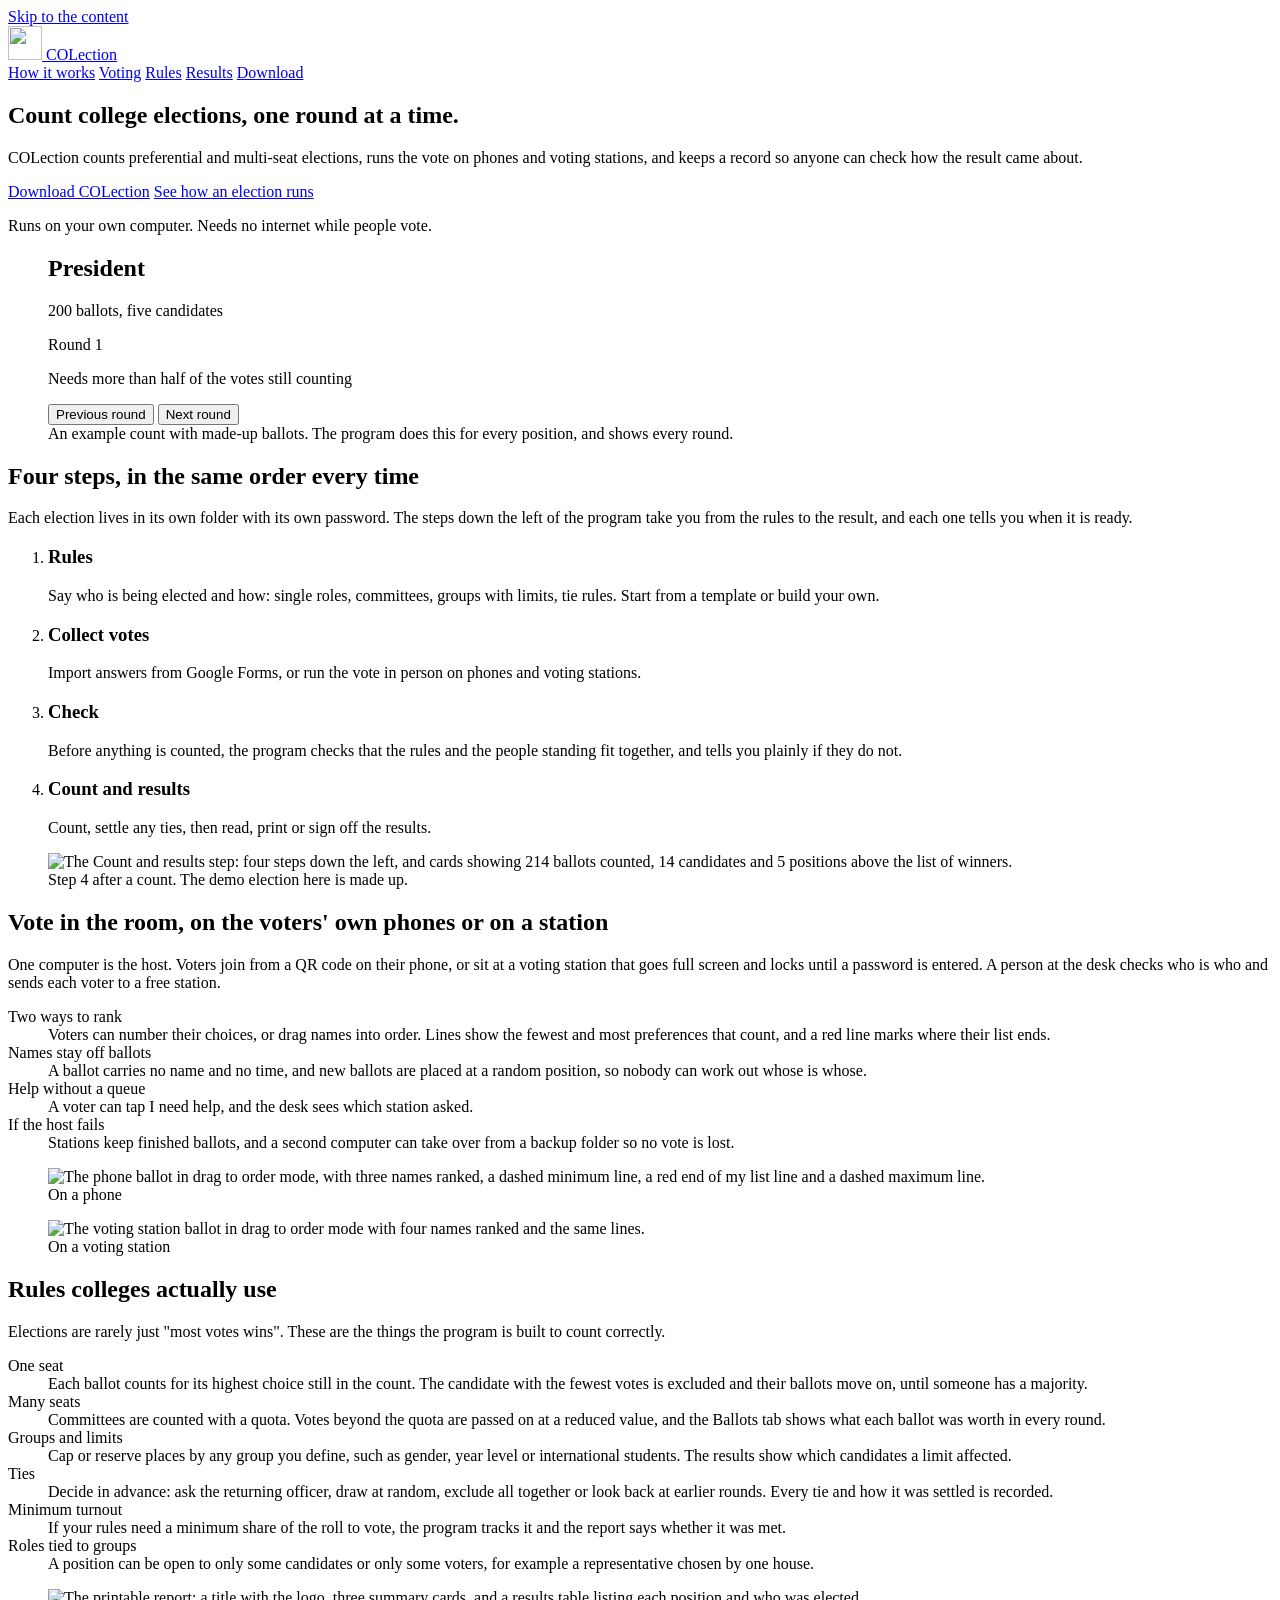
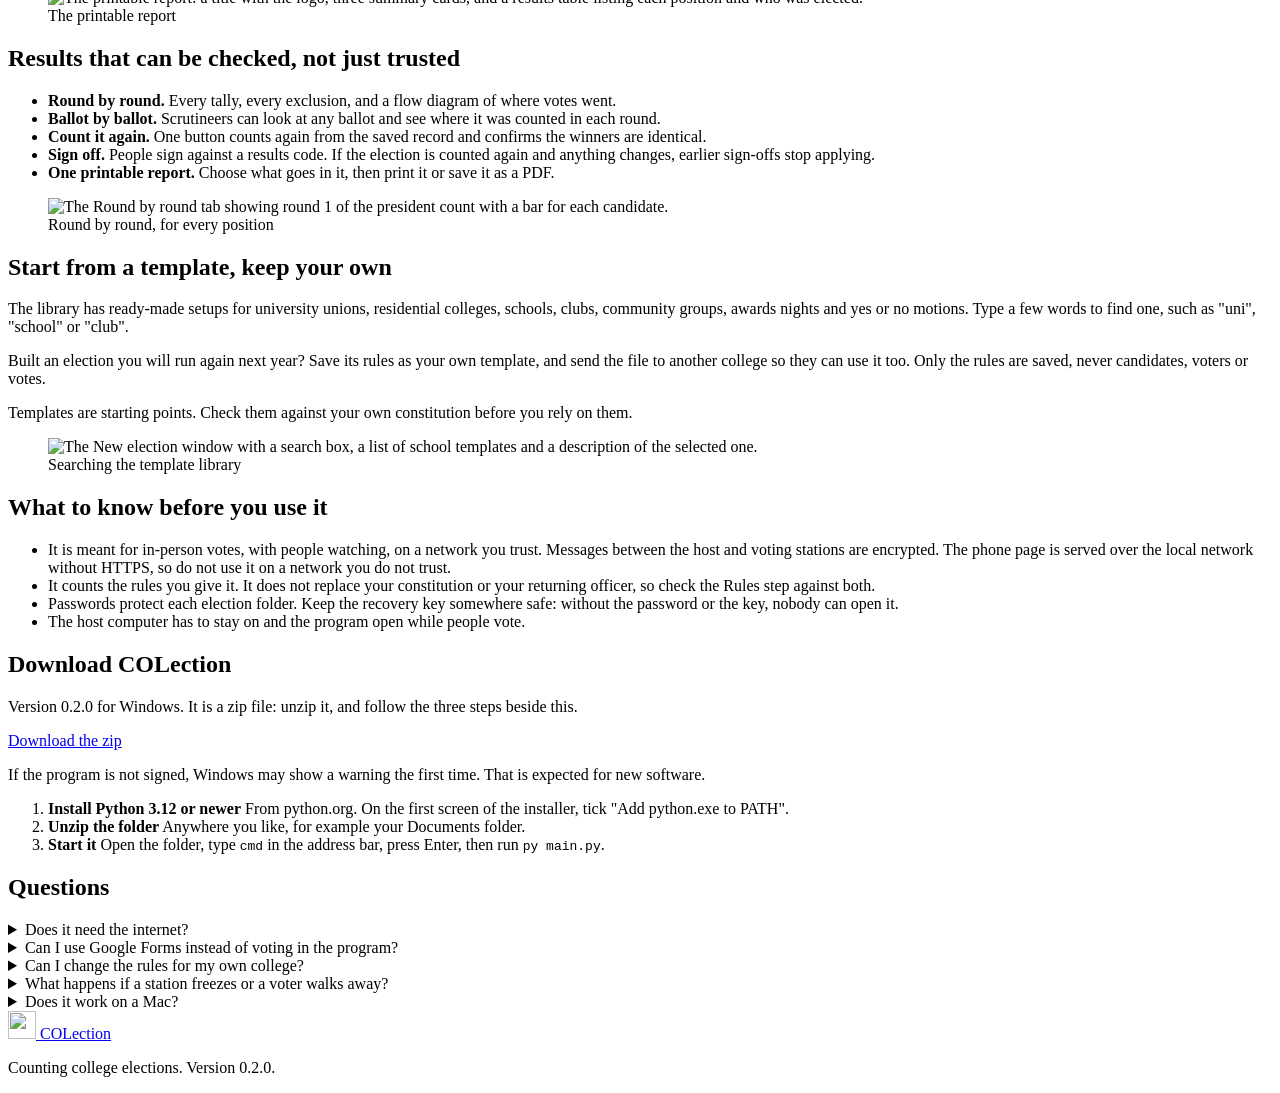
==== index.html @ 85c0bf94 "Add files via upload" ====
<!doctype html>
<html lang="en">
<head>
  <meta charset="utf-8">
  <meta name="viewport" content="width=device-width, initial-scale=1">
  <title>COLection - count college elections</title>
  <meta name="description" content="COLection counts preferential and multi-seat college elections, runs the vote on phones and voting stations, and shows every round so anyone can check the result.">
  <link rel="icon" href="images/favicon.svg" type="image/svg+xml">
  <link rel="preconnect" href="https://fonts.googleapis.com">
  <link rel="preconnect" href="https://fonts.gstatic.com" crossorigin>
  <link href="https://fonts.googleapis.com/css2?family=Bricolage+Grotesque:opsz,wght@12..96,500;12..96,700;12..96,800&family=Public+Sans:ital,wght@0,400;0,500;0,600;1,400&display=swap" rel="stylesheet">
  <link rel="stylesheet" href="css/style.css">
</head>
<body>
  <a class="skip" href="#main">Skip to the content</a>

  <header class="top">
    <a class="brand" href="#top" aria-label="COLection, back to the top">
      <img src="images/colection-mark.svg" alt="" width="34" height="34">
      <span>COLection</span>
    </a>
    <nav aria-label="Main">
      <a href="#how">How it works</a>
      <a href="#voting">Voting</a>
      <a href="#rules">Rules</a>
      <a href="#results">Results</a>
      <a class="btn small" href="#download">Download</a>
    </nav>
  </header>

  <main id="main">
    <!-- ================= HERO: the count itself ================= -->
    <section class="hero" id="top">
      <div class="hero-copy">
        <h1>Count college elections, one round at a time.</h1>
        <p class="lead">COLection counts preferential and multi-seat elections, runs the vote on phones and voting stations, and keeps a record so anyone can check how the result came about.</p>
        <p class="actions">
          <a class="btn" href="#download">Download COLection</a>
          <a class="textlink" href="#how">See how an election runs</a>
        </p>
        <p class="fine">Runs on your own computer. Needs no internet while people vote.</p>
      </div>

      <figure class="ballot-sheet" id="count-demo" aria-labelledby="demo-title">
        <div class="sheet-head">
          <div>
            <h2 id="demo-title">President</h2>
            <p class="sheet-sub" id="demo-sub">200 ballots, five candidates</p>
          </div>
          <p class="round-tag" id="demo-round" aria-hidden="true">Round 1</p>
        </div>
        <ol class="bars" id="demo-bars" aria-label="Votes for each candidate in this round"></ol>
        <p class="threshold-note"><span class="swatch" aria-hidden="true"></span><span id="demo-need">Needs more than half of the votes still counting</span></p>
        <p class="story" id="demo-story" aria-live="polite"></p>
        <div class="sheet-controls">
          <button type="button" id="demo-prev">Previous round</button>
          <button type="button" id="demo-next" class="primary">Next round</button>
        </div>
        <figcaption class="sheet-note">An example count with made-up ballots. The program does this for every position, and shows every round.</figcaption>
      </figure>
    </section>

    <!-- ================= HOW IT WORKS: a real sequence ================= -->
    <section class="band" id="how" aria-labelledby="how-title">
      <div class="wrap split">
        <div class="split-text">
          <h2 id="how-title">Four steps, in the same order every time</h2>
          <p>Each election lives in its own folder with its own password. The steps down the left of the program take you from the rules to the result, and each one tells you when it is ready.</p>
          <ol class="steps">
            <li>
              <h3>Rules</h3>
              <p>Say who is being elected and how: single roles, committees, groups with limits, tie rules. Start from a template or build your own.</p>
            </li>
            <li>
              <h3>Collect votes</h3>
              <p>Import answers from Google Forms, or run the vote in person on phones and voting stations.</p>
            </li>
            <li>
              <h3>Check</h3>
              <p>Before anything is counted, the program checks that the rules and the people standing fit together, and tells you plainly if they do not.</p>
            </li>
            <li>
              <h3>Count and results</h3>
              <p>Count, settle any ties, then read, print or sign off the results.</p>
            </li>
          </ol>
        </div>
        <figure class="shot wide">
          <img src="images/app-count.png" width="1180" height="520" alt="The Count and results step: four steps down the left, and cards showing 214 ballots counted, 14 candidates and 5 positions above the list of winners." loading="lazy">
          <figcaption>Step 4 after a count. The demo election here is made up.</figcaption>
        </figure>
      </div>
    </section>

    <!-- ================= VOTING IN PERSON ================= -->
    <section class="wrap voting" id="voting" aria-labelledby="voting-title">
      <div class="voting-text">
        <h2 id="voting-title">Vote in the room, on the voters' own phones or on a station</h2>
        <p>One computer is the host. Voters join from a QR code on their phone, or sit at a voting station that goes full screen and locks until a password is entered. A person at the desk checks who is who and sends each voter to a free station.</p>
        <dl class="facts">
          <div>
            <dt>Two ways to rank</dt>
            <dd>Voters can number their choices, or drag names into order. Lines show the fewest and most preferences that count, and a red line marks where their list ends.</dd>
          </div>
          <div>
            <dt>Names stay off ballots</dt>
            <dd>A ballot carries no name and no time, and new ballots are placed at a random position, so nobody can work out whose is whose.</dd>
          </div>
          <div>
            <dt>Help without a queue</dt>
            <dd>A voter can tap I need help, and the desk sees which station asked.</dd>
          </div>
          <div>
            <dt>If the host fails</dt>
            <dd>Stations keep finished ballots, and a second computer can take over from a backup folder so no vote is lost.</dd>
          </div>
        </dl>
      </div>
      <div class="voting-shots">
        <figure class="shot phone">
          <img src="images/app-phone.png" width="600" height="1010" alt="The phone ballot in drag to order mode, with three names ranked, a dashed minimum line, a red end of my list line and a dashed maximum line." loading="lazy">
          <figcaption>On a phone</figcaption>
        </figure>
        <figure class="shot">
          <img src="images/app-ballot.png" width="1180" height="760" alt="The voting station ballot in drag to order mode with four names ranked and the same lines." loading="lazy">
          <figcaption>On a voting station</figcaption>
        </figure>
      </div>
    </section>

    <!-- ================= RULES ================= -->
    <section class="band tint" id="rules" aria-labelledby="rules-title">
      <div class="wrap rules">
        <div class="rules-intro">
          <h2 id="rules-title">Rules colleges actually use</h2>
          <p>Elections are rarely just "most votes wins". These are the things the program is built to count correctly.</p>
        </div>
        <dl class="ruleset">
          <dt>One seat</dt>
          <dd>Each ballot counts for its highest choice still in the count. The candidate with the fewest votes is excluded and their ballots move on, until someone has a majority.</dd>
          <dt>Many seats</dt>
          <dd>Committees are counted with a quota. Votes beyond the quota are passed on at a reduced value, and the Ballots tab shows what each ballot was worth in every round.</dd>
          <dt>Groups and limits</dt>
          <dd>Cap or reserve places by any group you define, such as gender, year level or international students. The results show which candidates a limit affected.</dd>
          <dt>Ties</dt>
          <dd>Decide in advance: ask the returning officer, draw at random, exclude all together or look back at earlier rounds. Every tie and how it was settled is recorded.</dd>
          <dt>Minimum turnout</dt>
          <dd>If your rules need a minimum share of the roll to vote, the program tracks it and the report says whether it was met.</dd>
          <dt>Roles tied to groups</dt>
          <dd>A position can be open to only some candidates or only some voters, for example a representative chosen by one house.</dd>
        </dl>
      </div>
    </section>

    <!-- ================= RESULTS ================= -->
    <section class="wrap split reverse" id="results" aria-labelledby="results-title">
      <figure class="shot">
        <img src="images/app-report.png" width="1060" height="760" alt="The printable report: a title with the logo, three summary cards, and a results table listing each position and who was elected." loading="lazy">
        <figcaption>The printable report</figcaption>
      </figure>
      <div class="split-text">
        <h2 id="results-title">Results that can be checked, not just trusted</h2>
        <ul class="plain">
          <li><strong>Round by round.</strong> Every tally, every exclusion, and a flow diagram of where votes went.</li>
          <li><strong>Ballot by ballot.</strong> Scrutineers can look at any ballot and see where it was counted in each round.</li>
          <li><strong>Count it again.</strong> One button counts again from the saved record and confirms the winners are identical.</li>
          <li><strong>Sign off.</strong> People sign against a results code. If the election is counted again and anything changes, earlier sign-offs stop applying.</li>
          <li><strong>One printable report.</strong> Choose what goes in it, then print it or save it as a PDF.</li>
        </ul>
        <figure class="shot inline">
          <img src="images/app-rounds.png" width="1180" height="760" alt="The Round by round tab showing round 1 of the president count with a bar for each candidate." loading="lazy">
          <figcaption>Round by round, for every position</figcaption>
        </figure>
      </div>
    </section>

    <!-- ================= TEMPLATES ================= -->
    <section class="band" id="templates" aria-labelledby="templates-title">
      <div class="wrap split">
        <div class="split-text">
          <h2 id="templates-title">Start from a template, keep your own</h2>
          <p>The library has ready-made setups for university unions, residential colleges, schools, clubs, community groups, awards nights and yes or no motions. Type a few words to find one, such as "uni", "school" or "club".</p>
          <p>Built an election you will run again next year? Save its rules as your own template, and send the file to another college so they can use it too. Only the rules are saved, never candidates, voters or votes.</p>
          <p class="fine">Templates are starting points. Check them against your own constitution before you rely on them.</p>
        </div>
        <figure class="shot">
          <img src="images/app-templates.png" width="790" height="760" alt="The New election window with a search box, a list of school templates and a description of the selected one." loading="lazy">
          <figcaption>Searching the template library</figcaption>
        </figure>
      </div>
    </section>

    <!-- ================= HONEST LIMITS ================= -->
    <section class="wrap limits" id="limits" aria-labelledby="limits-title">
      <h2 id="limits-title">What to know before you use it</h2>
      <ul class="plain two">
        <li>It is meant for in-person votes, with people watching, on a network you trust. Messages between the host and voting stations are encrypted. The phone page is served over the local network without HTTPS, so do not use it on a network you do not trust.</li>
        <li>It counts the rules you give it. It does not replace your constitution or your returning officer, so check the Rules step against both.</li>
        <li>Passwords protect each election folder. Keep the recovery key somewhere safe: without the password or the key, nobody can open it.</li>
        <li>The host computer has to stay on and the program open while people vote.</li>
      </ul>
    </section>

    <!-- ================= DOWNLOAD ================= -->
    <section class="download" id="download" aria-labelledby="download-title">
      <div class="wrap download-grid">
        <div>
          <h2 id="download-title">Download COLection</h2>
          <p class="lead">Version 0.2.0 for Windows. It is a zip file: unzip it, and follow the three steps beside this.</p>
          <p class="actions">
            <!-- TODO: put your zip in the downloads folder (or change this link to your GitHub release) -->
            <a class="btn" href="downloads/COLection-0.2.0.zip" download>Download the zip</a>
          </p>
          <p class="fine">If the program is not signed, Windows may show a warning the first time. That is expected for new software.</p>
        </div>
        <ol class="install">
          <li>
            <strong>Install Python 3.12 or newer</strong>
            <span>From python.org. On the first screen of the installer, tick "Add python.exe to PATH".</span>
          </li>
          <li>
            <strong>Unzip the folder</strong>
            <span>Anywhere you like, for example your Documents folder.</span>
          </li>
          <li>
            <strong>Start it</strong>
            <span>Open the folder, type <code>cmd</code> in the address bar, press Enter, then run <code>py main.py</code>.</span>
          </li>
        </ol>
      </div>
    </section>

    <!-- ================= QUESTIONS ================= -->
    <section class="wrap faq" id="faq" aria-labelledby="faq-title">
      <h2 id="faq-title">Questions</h2>
      <details>
        <summary>Does it need the internet?</summary>
        <p>Not to vote or count. Phones and voting stations talk to the host over your local network, such as the college Wi-Fi. You only need the internet to download it, or if you import answers from Google Forms.</p>
      </details>
      <details>
        <summary>Can I use Google Forms instead of voting in the program?</summary>
        <p>Yes. Step 2 can import the answers from a Google Forms file, merge spellings of the same name, and leave out duplicate votes. You then check and count as usual.</p>
      </details>
      <details>
        <summary>Can I change the rules for my own college?</summary>
        <p>Yes. The Rules step lets you add positions, groups, limits, tie rules and a minimum turnout, and each change is checked straight away so the rules cannot contradict each other.</p>
      </details>
      <details>
        <summary>What happens if a station freezes or a voter walks away?</summary>
        <p>The desk can take the ballot back and send the voter again. Finished ballots stay safe on the station until a host can take them.</p>
      </details>
      <details>
        <summary>Does it work on a Mac?</summary>
        <p>The program is written in Python and may run, but it has been built and used on Windows. Treat other systems as untested.</p>
      </details>
    </section>
  </main>

  <footer class="foot">
    <div class="wrap foot-row">
      <a class="brand" href="#top" aria-label="COLection, back to the top">
        <img src="images/colection-mark.svg" alt="" width="28" height="28">
        <span>COLection</span>
      </a>
      <p>Counting college elections. Version 0.2.0.</p>
    </div>
  </footer>

  <script src="js/count-demo.js"></script>
</body>
</html>
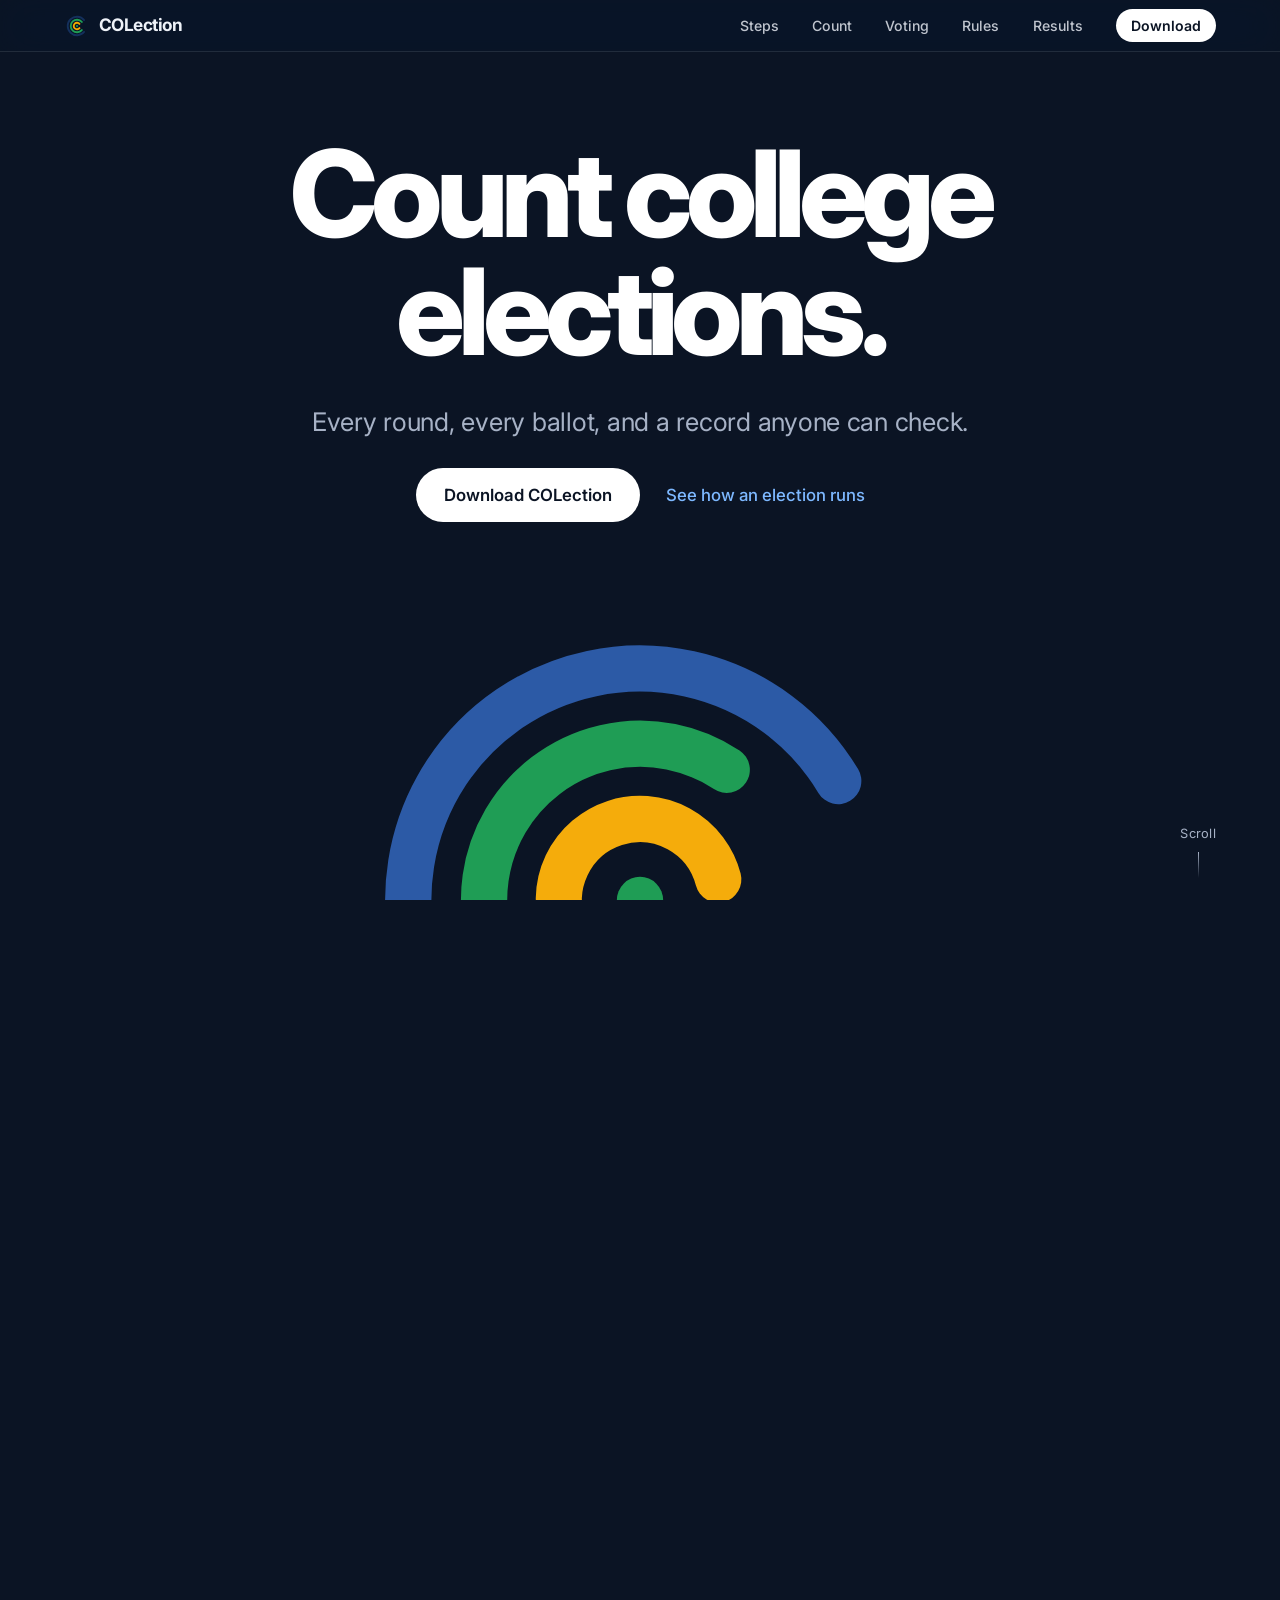
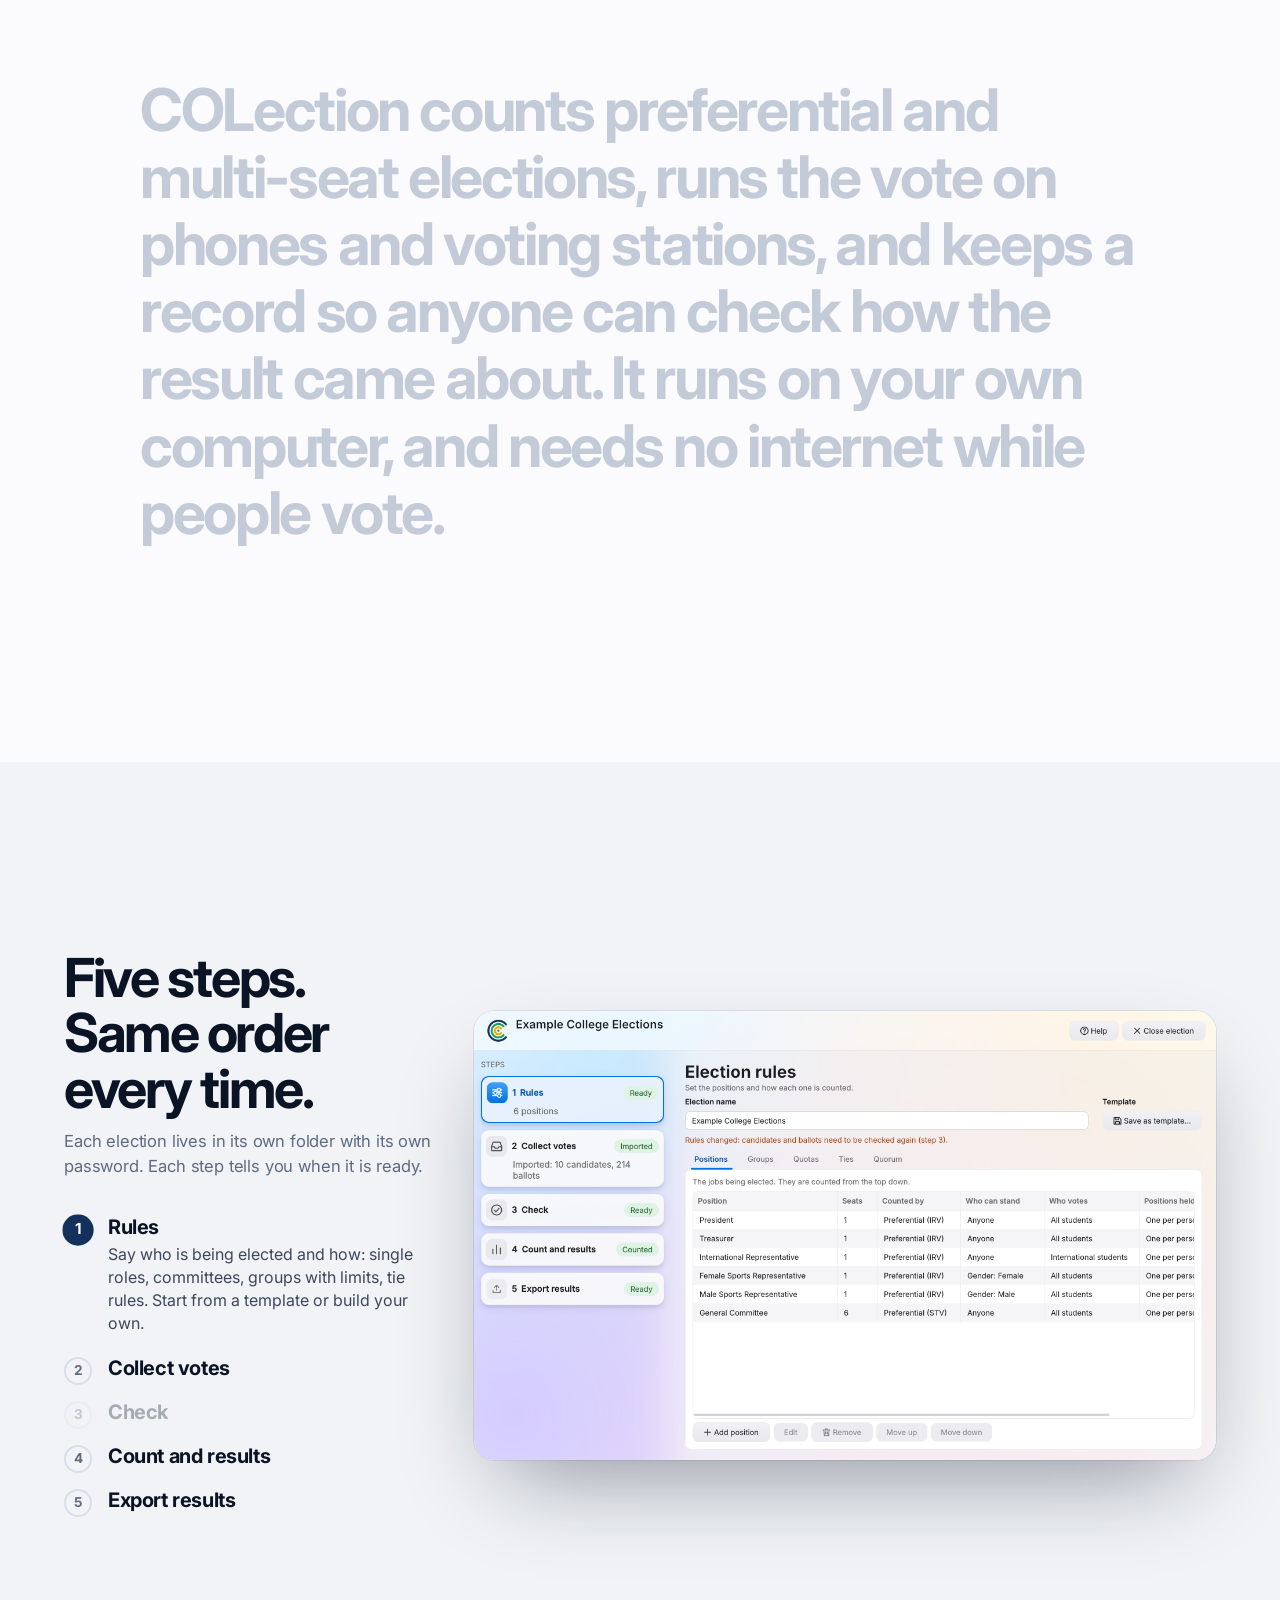
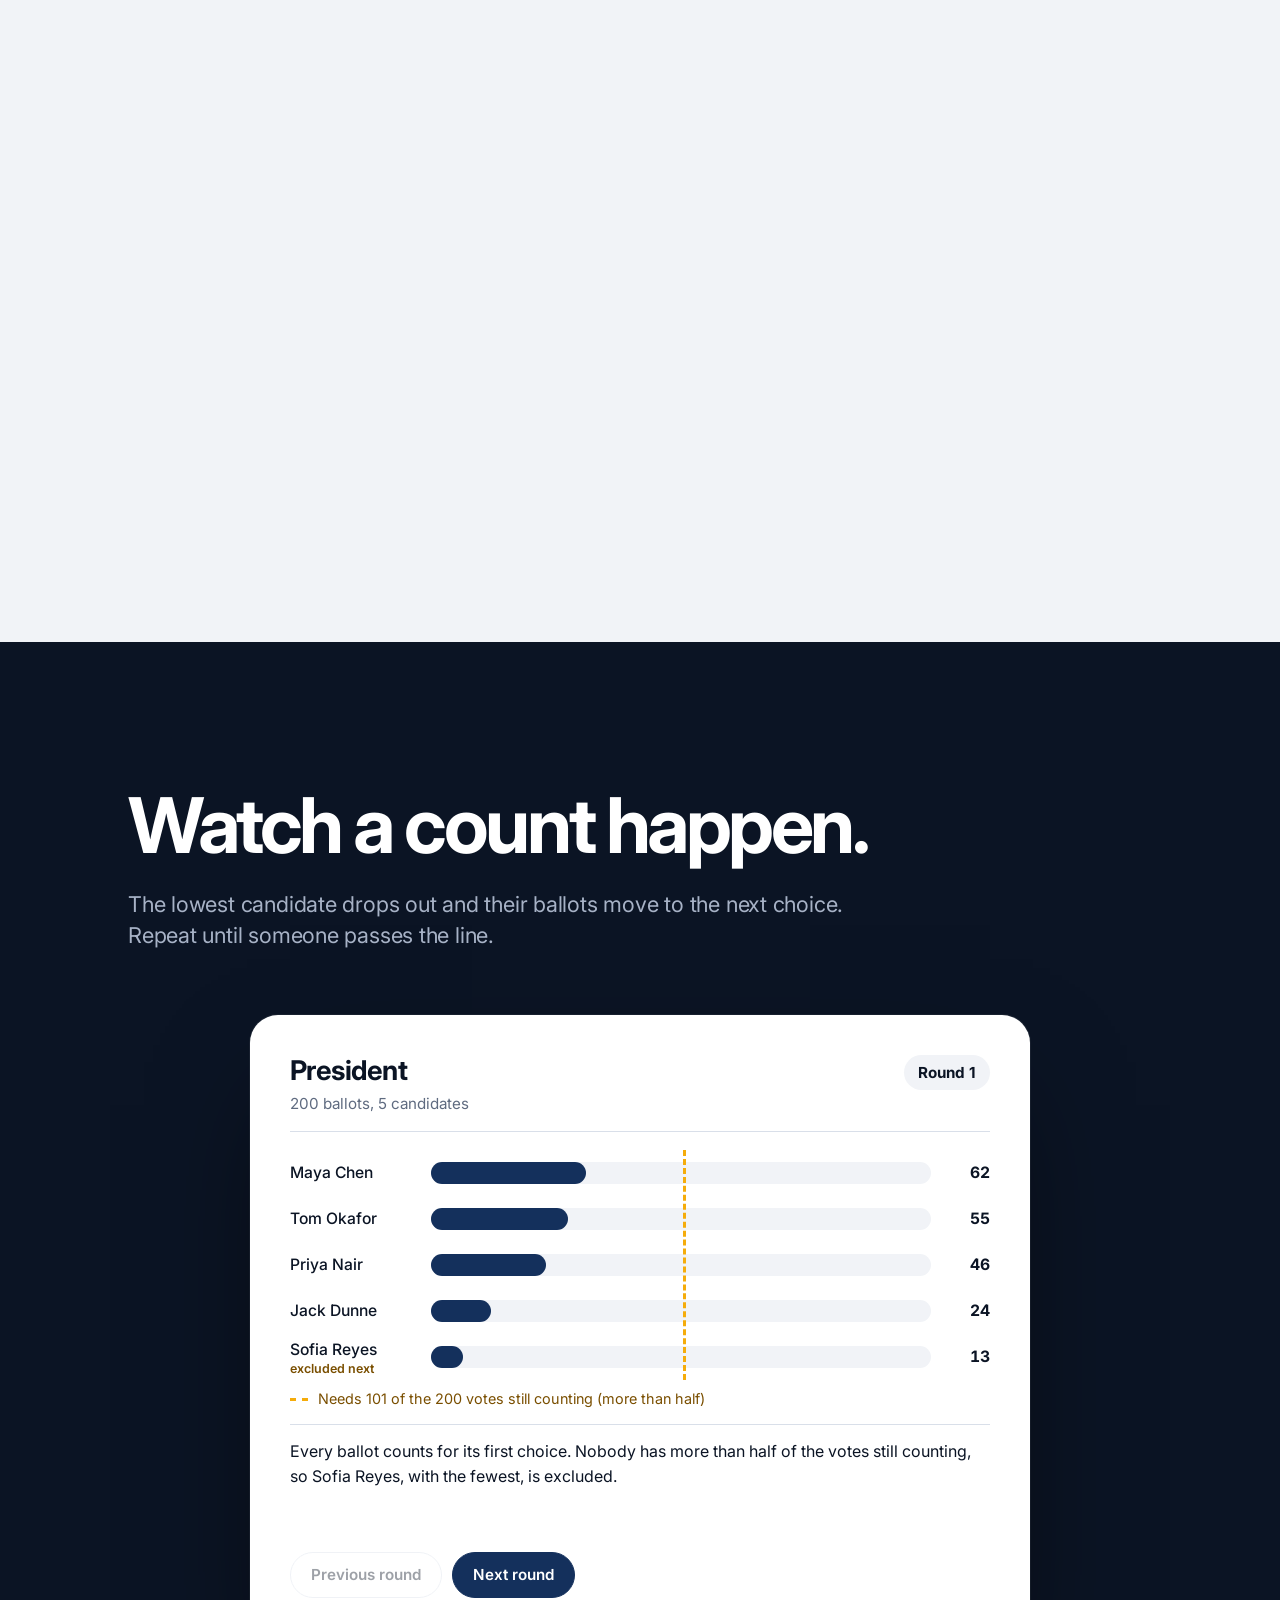
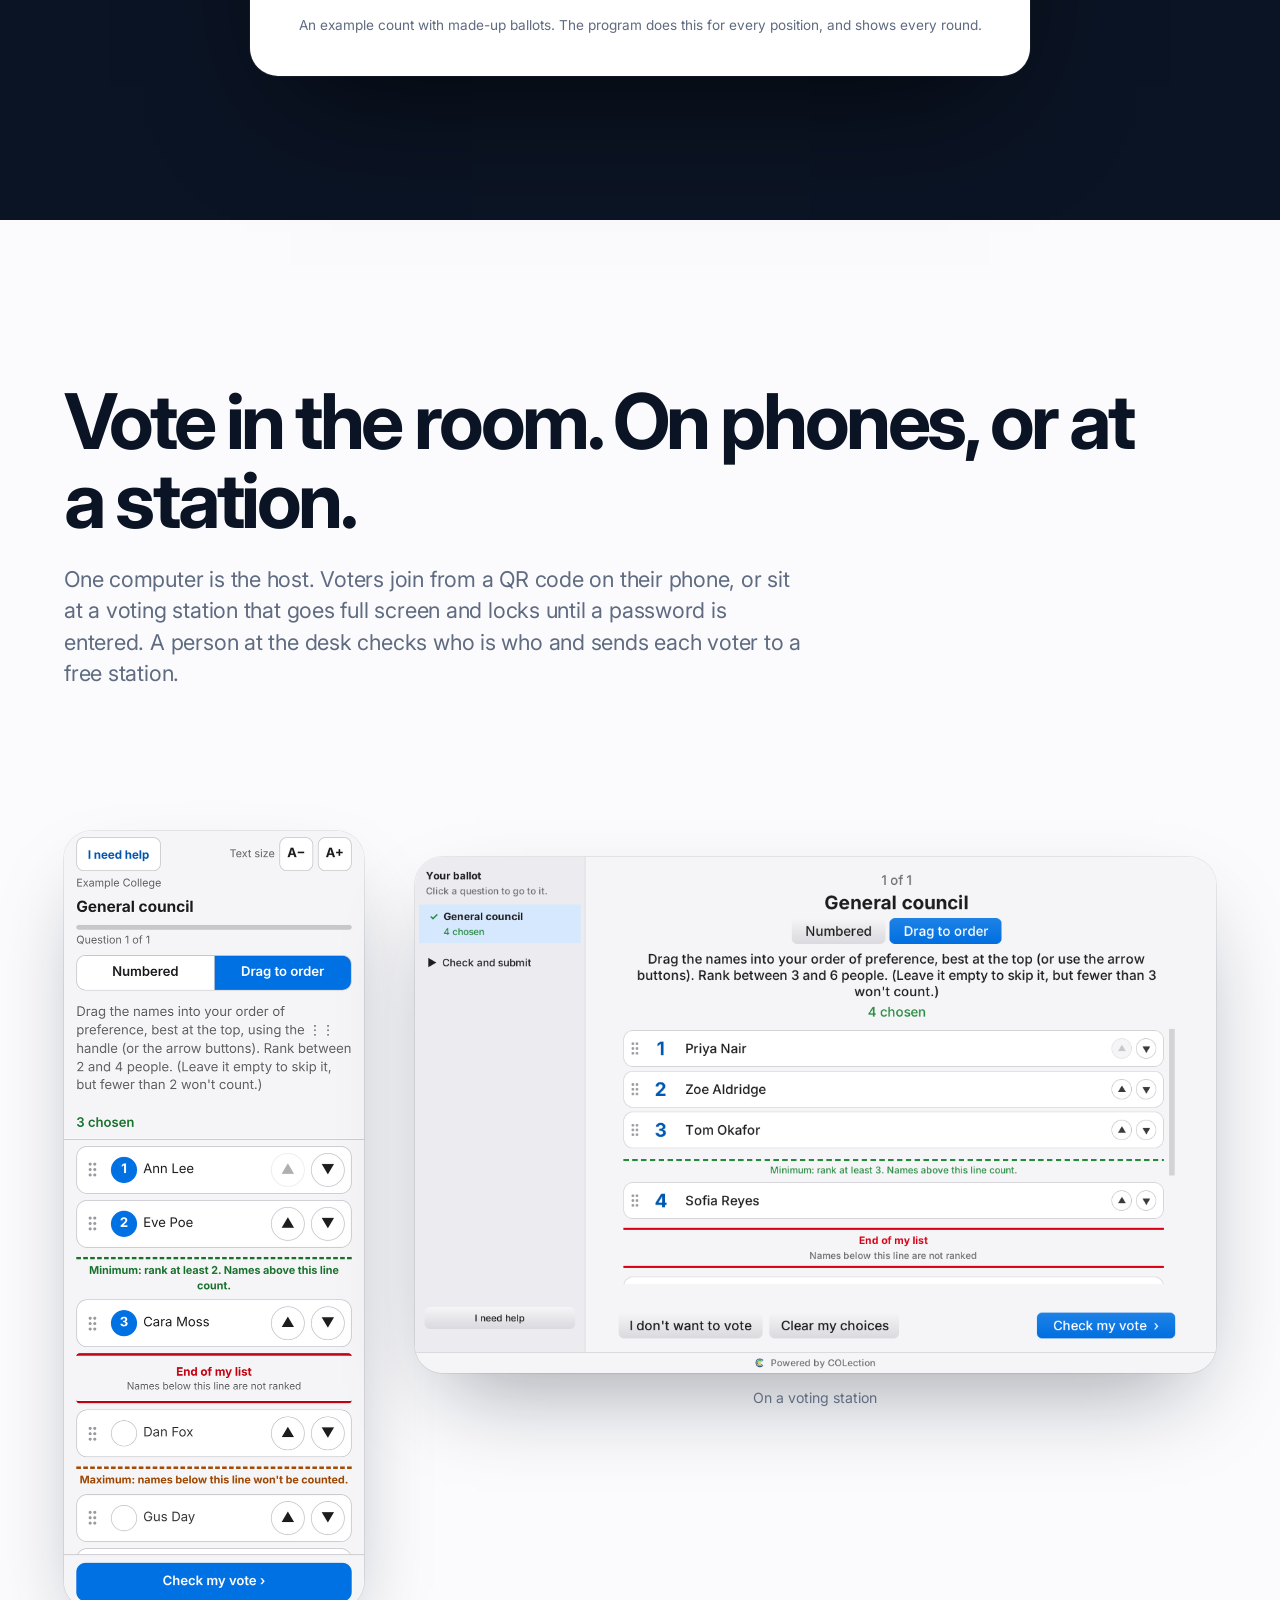
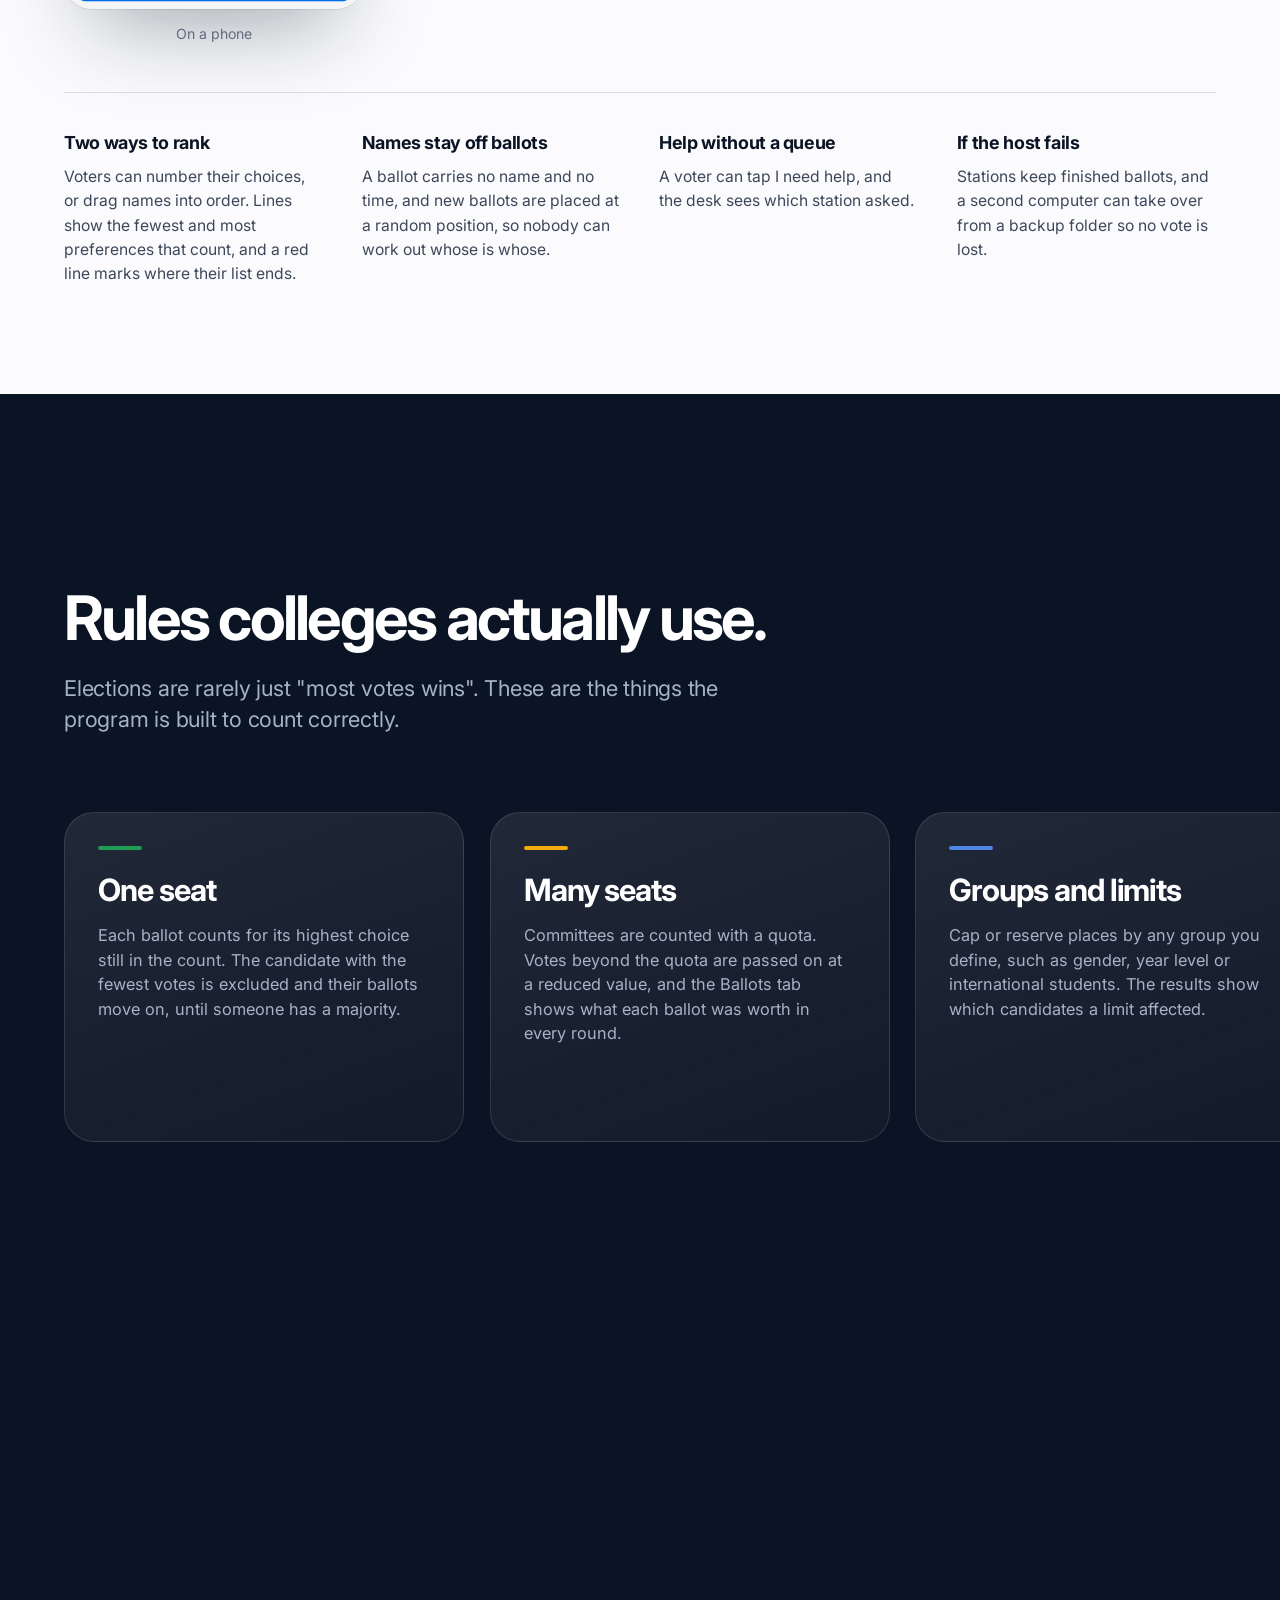
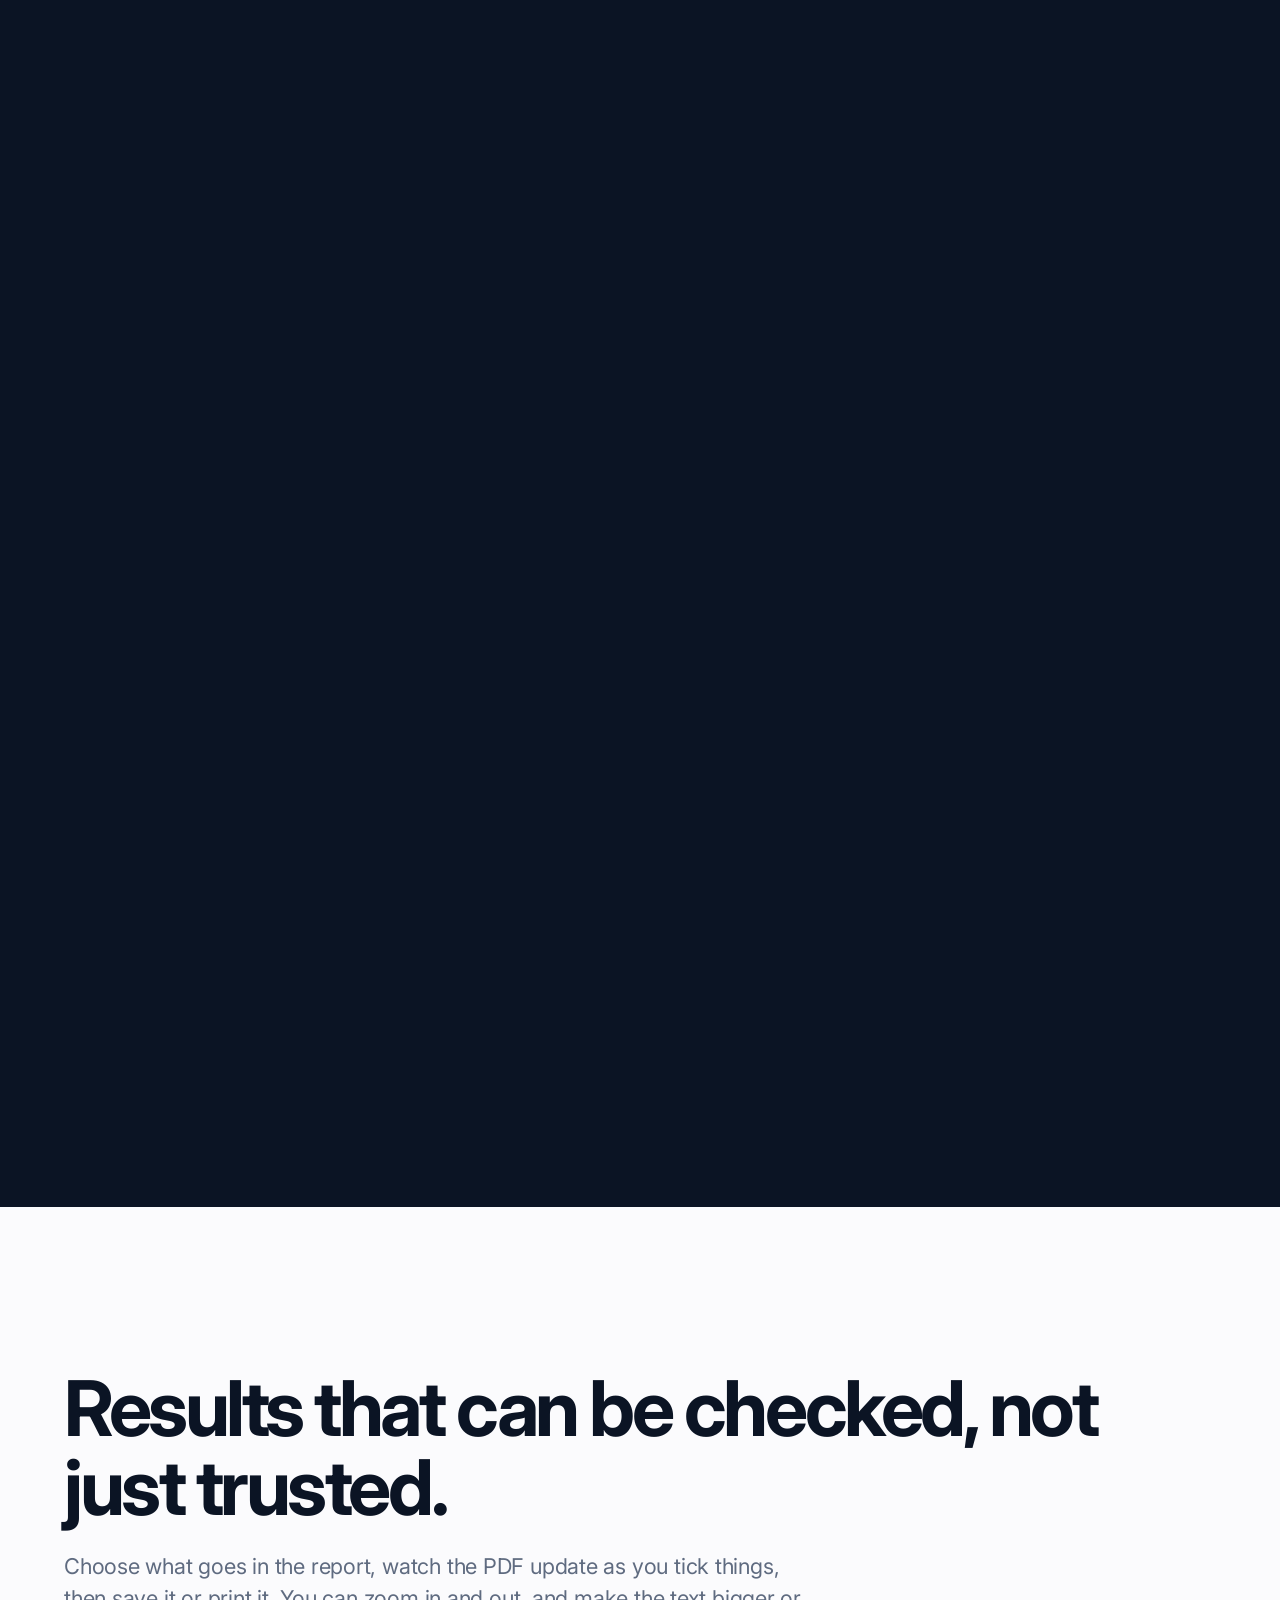
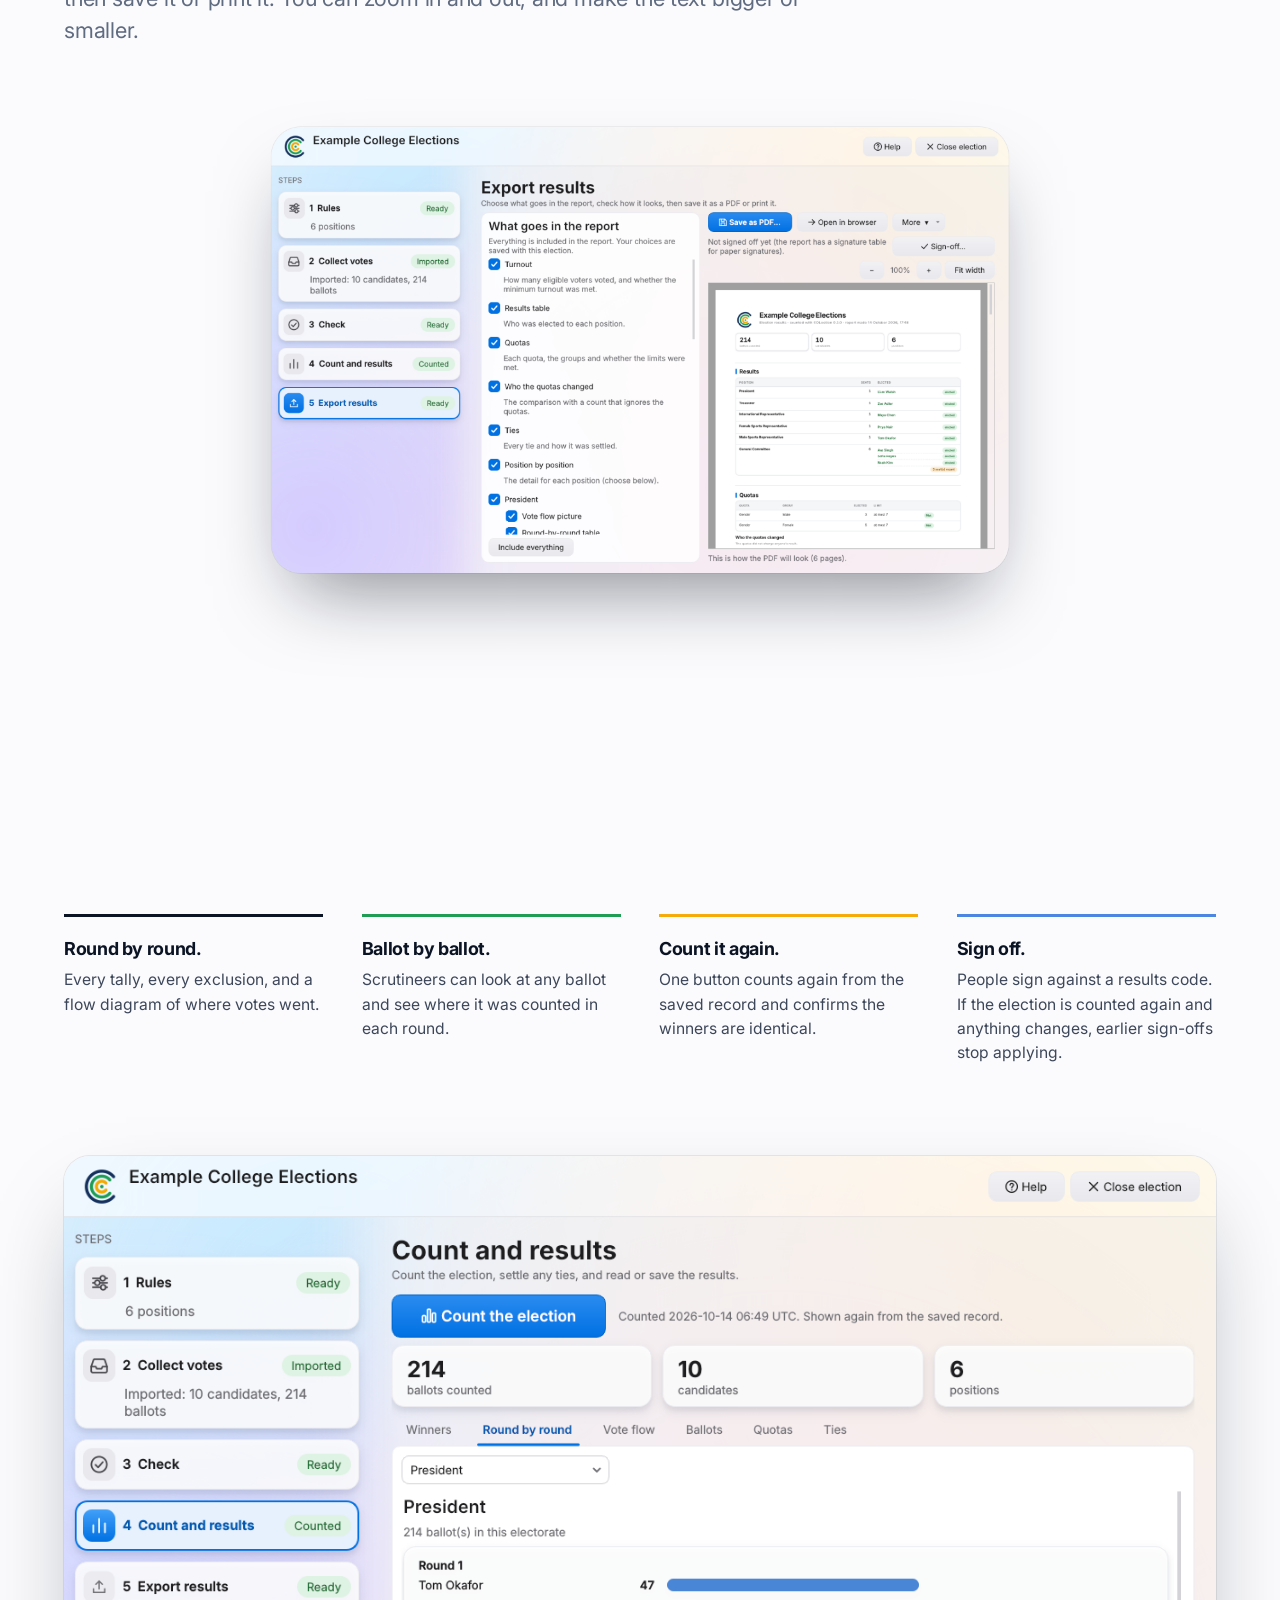
==== commit 1f534f38: "Add files via upload" ====
--- a/index.html
+++ b/index.html
@@ -5,46 +5,111 @@
   <meta name="viewport" content="width=device-width, initial-scale=1">
   <title>COLection - count college elections</title>
   <meta name="description" content="COLection counts preferential and multi-seat college elections, runs the vote on phones and voting stations, and shows every round so anyone can check the result.">
+  <meta name="theme-color" content="#0b1424">
   <link rel="icon" href="images/favicon.svg" type="image/svg+xml">
   <link rel="preconnect" href="https://fonts.googleapis.com">
   <link rel="preconnect" href="https://fonts.gstatic.com" crossorigin>
-  <link href="https://fonts.googleapis.com/css2?family=Bricolage+Grotesque:opsz,wght@12..96,500;12..96,700;12..96,800&family=Public+Sans:ital,wght@0,400;0,500;0,600;1,400&display=swap" rel="stylesheet">
+  <link href="https://fonts.googleapis.com/css2?family=Inter:wght@400;500;600;700;800&display=swap" rel="stylesheet">
   <link rel="stylesheet" href="css/style.css">
+  <script>document.documentElement.classList.add("js");</script>
 </head>
 <body>
   <a class="skip" href="#main">Skip to the content</a>
 
-  <header class="top">
+  <header class="top" id="top-bar">
     <a class="brand" href="#top" aria-label="COLection, back to the top">
-      <img src="images/colection-mark.svg" alt="" width="34" height="34">
+      <img src="images/colection-mark.svg" alt="" width="26" height="26">
       <span>COLection</span>
     </a>
     <nav aria-label="Main">
-      <a href="#how">How it works</a>
+      <a href="#steps">Steps</a>
+      <a href="#count">Count</a>
       <a href="#voting">Voting</a>
       <a href="#rules">Rules</a>
       <a href="#results">Results</a>
-      <a class="btn small" href="#download">Download</a>
+      <a class="pill" href="#download">Download</a>
     </nav>
   </header>
 
   <main id="main">
-    <!-- ================= HERO: the count itself ================= -->
-    <section class="hero" id="top">
-      <div class="hero-copy">
-        <h1>Count college elections, one round at a time.</h1>
-        <p class="lead">COLection counts preferential and multi-seat elections, runs the vote on phones and voting stations, and keeps a record so anyone can check how the result came about.</p>
-        <p class="actions">
-          <a class="btn" href="#download">Download COLection</a>
-          <a class="textlink" href="#how">See how an election runs</a>
-        </p>
-        <p class="fine">Runs on your own computer. Needs no internet while people vote.</p>
-      </div>
-
-      <figure class="ballot-sheet" id="count-demo" aria-labelledby="demo-title">
+    <!-- ================= HERO: scroll through the rings ================= -->
+    <section class="hero-track" id="top" data-theme="dark" aria-label="COLection">
+      <div class="hero-stage" id="hero-stage">
+        <div class="hero-copy" id="hero-copy">
+          <h1>Count college elections.</h1>
+          <p class="lead">Every round, every ballot, and a record anyone can check.</p>
+          <p class="actions">
+            <a class="btn light" href="#download">Download COLection</a>
+            <a class="textlink" href="#steps">See how an election runs</a>
+          </p>
+        </div>
+        <svg class="rings" id="rings" viewBox="-6 -6 112 112" aria-hidden="true" focusable="false">
+          <g id="ring-all" fill="none" stroke-width="8" stroke-linecap="round">
+            <path id="ring-a" d="M80.6 24.3 A40 40 0 1 0 80.6 75.7" stroke="#2c5aa6"/>
+            <path id="ring-b" d="M70.7 32.6 A27 27 0 1 0 70.7 67.4" stroke="#1f9d55"/>
+            <path id="ring-c" d="M60.7 41 A14 14 0 1 0 60.7 59" stroke="#f5ac0b"/>
+          </g>
+          <circle id="ring-dot" cx="50" cy="50" r="4.5" fill="#1f9d55"/>
+        </svg>
+        <p class="hero-line" id="hero-line" aria-hidden="true">Every round. Every ballot.<br>All in the open.</p>
+        <p class="scroll-cue" id="scroll-cue" aria-hidden="true">Scroll</p>
+      </div>
+    </section>
+
+    <!-- ================= STATEMENT: words light up ================= -->
+    <section class="statement" aria-label="What it does">
+      <p class="words" id="words">COLection counts preferential and multi-seat elections, runs the vote on phones and voting stations, and keeps a record so anyone can check how the result came about. It runs on your own computer, and needs no internet while people vote.</p>
+    </section>
+
+    <!-- ================= STEPS: pinned walkthrough ================= -->
+    <section class="steps-track" id="steps" aria-labelledby="steps-title">
+      <div class="steps-stage">
+        <div class="steps-text">
+          <h2 id="steps-title">Five steps. Same order every time.</h2>
+          <p class="sub">Each election lives in its own folder with its own password. Each step tells you when it is ready.</p>
+          <ol class="step-list" id="step-list">
+            <li class="on" data-i="0">
+              <h3>Rules</h3>
+              <p>Say who is being elected and how: single roles, committees, groups with limits, tie rules. Start from a template or build your own.</p>
+            </li>
+            <li data-i="1">
+              <h3>Collect votes</h3>
+              <p>Import answers from Google Forms, or run the vote in person on phones and voting stations.</p>
+            </li>
+            <li data-i="2">
+              <h3>Check</h3>
+              <p>Before anything is counted, the program checks that the rules and the people standing fit together, and tells you plainly if they do not.</p>
+            </li>
+            <li data-i="3">
+              <h3>Count and results</h3>
+              <p>Count, settle any ties, then read the winners, the round-by-round tallies and the vote flow.</p>
+            </li>
+            <li data-i="4">
+              <h3>Export results</h3>
+              <p>Choose what goes in the printed report, watch the PDF update as you tick things, then save it, print it or sign it off.</p>
+            </li>
+          </ol>
+        </div>
+        <div class="steps-shots" id="step-shots">
+          <figure class="frame on"><img src="images/app-rules.png" width="1280" height="774" alt="The Rules step: a table listing six positions, how each is counted, and who can stand and vote."></figure>
+          <figure class="frame"><img src="images/app-ballot.png" width="1180" height="760" alt="The voting station ballot in drag to order mode with four names ranked."></figure>
+          <figure class="frame"><img src="images/app-check.png" width="1280" height="774" alt="The Check step: what was found, and a note that some seats will stay vacant."></figure>
+          <figure class="frame"><img src="images/app-count.png" width="1280" height="774" alt="The Count and results step: cards showing 214 ballots counted, 10 candidates and 6 positions above the list of winners."></figure>
+          <figure class="frame"><img src="images/app-export.png" width="1280" height="774" alt="The Export results step: tick boxes for what goes in the report, and a page-by-page PDF preview with zoom buttons."></figure>
+        </div>
+      </div>
+    </section>
+
+    <!-- ================= WATCH A COUNT ================= -->
+    <section class="count" id="count" data-theme="dark" aria-labelledby="count-title">
+      <div class="wrap count-head">
+        <h2 id="count-title">Watch a count happen.</h2>
+        <p class="sub">The lowest candidate drops out and their ballots move to the next choice. Repeat until someone passes the line.</p>
+      </div>
+      <figure class="ballot-sheet reveal" id="count-demo" aria-labelledby="demo-title">
         <div class="sheet-head">
           <div>
-            <h2 id="demo-title">President</h2>
+            <h3 id="demo-title">President</h3>
             <p class="sheet-sub" id="demo-sub">200 ballots, five candidates</p>
           </div>
           <p class="round-tag" id="demo-round" aria-hidden="true">Round 1</p>
@@ -60,130 +125,91 @@
       </figure>
     </section>
 
-    <!-- ================= HOW IT WORKS: a real sequence ================= -->
-    <section class="band" id="how" aria-labelledby="how-title">
-      <div class="wrap split">
-        <div class="split-text">
-          <h2 id="how-title">Four steps, in the same order every time</h2>
-          <p>Each election lives in its own folder with its own password. The steps down the left of the program take you from the rules to the result, and each one tells you when it is ready.</p>
-          <ol class="steps">
-            <li>
-              <h3>Rules</h3>
-              <p>Say who is being elected and how: single roles, committees, groups with limits, tie rules. Start from a template or build your own.</p>
-            </li>
-            <li>
-              <h3>Collect votes</h3>
-              <p>Import answers from Google Forms, or run the vote in person on phones and voting stations.</p>
-            </li>
-            <li>
-              <h3>Check</h3>
-              <p>Before anything is counted, the program checks that the rules and the people standing fit together, and tells you plainly if they do not.</p>
-            </li>
-            <li>
-              <h3>Count and results</h3>
-              <p>Count, settle any ties, then read, print or sign off the results.</p>
-            </li>
-          </ol>
-        </div>
-        <figure class="shot wide">
-          <img src="images/app-count.png" width="1180" height="520" alt="The Count and results step: four steps down the left, and cards showing 214 ballots counted, 14 candidates and 5 positions above the list of winners." loading="lazy">
-          <figcaption>Step 4 after a count. The demo election here is made up.</figcaption>
-        </figure>
-      </div>
-    </section>
-
-    <!-- ================= VOTING IN PERSON ================= -->
-    <section class="wrap voting" id="voting" aria-labelledby="voting-title">
-      <div class="voting-text">
-        <h2 id="voting-title">Vote in the room, on the voters' own phones or on a station</h2>
-        <p>One computer is the host. Voters join from a QR code on their phone, or sit at a voting station that goes full screen and locks until a password is entered. A person at the desk checks who is who and sends each voter to a free station.</p>
-        <dl class="facts">
-          <div>
-            <dt>Two ways to rank</dt>
-            <dd>Voters can number their choices, or drag names into order. Lines show the fewest and most preferences that count, and a red line marks where their list ends.</dd>
-          </div>
-          <div>
-            <dt>Names stay off ballots</dt>
-            <dd>A ballot carries no name and no time, and new ballots are placed at a random position, so nobody can work out whose is whose.</dd>
-          </div>
-          <div>
-            <dt>Help without a queue</dt>
-            <dd>A voter can tap I need help, and the desk sees which station asked.</dd>
-          </div>
-          <div>
-            <dt>If the host fails</dt>
-            <dd>Stations keep finished ballots, and a second computer can take over from a backup folder so no vote is lost.</dd>
-          </div>
-        </dl>
-      </div>
-      <div class="voting-shots">
-        <figure class="shot phone">
+    <!-- ================= VOTING ================= -->
+    <section class="voting" id="voting" aria-labelledby="voting-title">
+      <div class="wrap">
+        <h2 id="voting-title">Vote in the room. On phones, or at a station.</h2>
+        <p class="sub">One computer is the host. Voters join from a QR code on their phone, or sit at a voting station that goes full screen and locks until a password is entered. A person at the desk checks who is who and sends each voter to a free station.</p>
+      </div>
+      <div class="wrap voting-shots">
+        <figure class="parallax phone" data-speed="-40">
           <img src="images/app-phone.png" width="600" height="1010" alt="The phone ballot in drag to order mode, with three names ranked, a dashed minimum line, a red end of my list line and a dashed maximum line." loading="lazy">
           <figcaption>On a phone</figcaption>
         </figure>
-        <figure class="shot">
+        <figure class="parallax station" data-speed="30">
           <img src="images/app-ballot.png" width="1180" height="760" alt="The voting station ballot in drag to order mode with four names ranked and the same lines." loading="lazy">
           <figcaption>On a voting station</figcaption>
         </figure>
       </div>
-    </section>
-
-    <!-- ================= RULES ================= -->
-    <section class="band tint" id="rules" aria-labelledby="rules-title">
-      <div class="wrap rules">
-        <div class="rules-intro">
-          <h2 id="rules-title">Rules colleges actually use</h2>
-          <p>Elections are rarely just "most votes wins". These are the things the program is built to count correctly.</p>
-        </div>
-        <dl class="ruleset">
-          <dt>One seat</dt>
-          <dd>Each ballot counts for its highest choice still in the count. The candidate with the fewest votes is excluded and their ballots move on, until someone has a majority.</dd>
-          <dt>Many seats</dt>
-          <dd>Committees are counted with a quota. Votes beyond the quota are passed on at a reduced value, and the Ballots tab shows what each ballot was worth in every round.</dd>
-          <dt>Groups and limits</dt>
-          <dd>Cap or reserve places by any group you define, such as gender, year level or international students. The results show which candidates a limit affected.</dd>
-          <dt>Ties</dt>
-          <dd>Decide in advance: ask the returning officer, draw at random, exclude all together or look back at earlier rounds. Every tie and how it was settled is recorded.</dd>
-          <dt>Minimum turnout</dt>
-          <dd>If your rules need a minimum share of the roll to vote, the program tracks it and the report says whether it was met.</dd>
-          <dt>Roles tied to groups</dt>
-          <dd>A position can be open to only some candidates or only some voters, for example a representative chosen by one house.</dd>
-        </dl>
-      </div>
-    </section>
-
-    <!-- ================= RESULTS ================= -->
-    <section class="wrap split reverse" id="results" aria-labelledby="results-title">
-      <figure class="shot">
-        <img src="images/app-report.png" width="1060" height="760" alt="The printable report: a title with the logo, three summary cards, and a results table listing each position and who was elected." loading="lazy">
-        <figcaption>The printable report</figcaption>
+      <dl class="wrap facts">
+        <div class="reveal">
+          <dt>Two ways to rank</dt>
+          <dd>Voters can number their choices, or drag names into order. Lines show the fewest and most preferences that count, and a red line marks where their list ends.</dd>
+        </div>
+        <div class="reveal">
+          <dt>Names stay off ballots</dt>
+          <dd>A ballot carries no name and no time, and new ballots are placed at a random position, so nobody can work out whose is whose.</dd>
+        </div>
+        <div class="reveal">
+          <dt>Help without a queue</dt>
+          <dd>A voter can tap I need help, and the desk sees which station asked.</dd>
+        </div>
+        <div class="reveal">
+          <dt>If the host fails</dt>
+          <dd>Stations keep finished ballots, and a second computer can take over from a backup folder so no vote is lost.</dd>
+        </div>
+      </dl>
+    </section>
+
+    <!-- ================= RULES: sideways scroll ================= -->
+    <section class="rules-track" id="rules" data-theme="dark" aria-labelledby="rules-title">
+      <div class="rules-stage">
+        <div class="wrap rules-head">
+          <h2 id="rules-title">Rules colleges actually use.</h2>
+          <p class="sub">Elections are rarely just "most votes wins". These are the things the program is built to count correctly.</p>
+        </div>
+        <ul class="rules-row" id="rules-row">
+          <li><h3>One seat</h3><p>Each ballot counts for its highest choice still in the count. The candidate with the fewest votes is excluded and their ballots move on, until someone has a majority.</p></li>
+          <li><h3>Many seats</h3><p>Committees are counted with a quota. Votes beyond the quota are passed on at a reduced value, and the Ballots tab shows what each ballot was worth in every round.</p></li>
+          <li><h3>Groups and limits</h3><p>Cap or reserve places by any group you define, such as gender, year level or international students. The results show which candidates a limit affected.</p></li>
+          <li><h3>Ties</h3><p>Decide in advance: ask the returning officer, draw at random, exclude all together or look back at earlier rounds. Every tie and how it was settled is recorded.</p></li>
+          <li><h3>Minimum turnout</h3><p>If your rules need a minimum share of the roll to vote, the program tracks it and the report says whether it was met.</p></li>
+          <li><h3>Roles tied to groups</h3><p>A position can be open to only some candidates or only some voters, for example a representative chosen by one house.</p></li>
+        </ul>
+      </div>
+    </section>
+
+    <!-- ================= RESULTS: the report grows ================= -->
+    <section class="results" id="results" aria-labelledby="results-title">
+      <div class="wrap">
+        <h2 id="results-title">Results that can be checked, not just trusted.</h2>
+        <p class="sub">Choose what goes in the report, watch the PDF update as you tick things, then save it or print it. You can zoom in and out, and make the text bigger or smaller.</p>
+      </div>
+      <figure class="grow" id="grow">
+        <img src="images/app-export.png" width="1280" height="774" alt="The Export results step: tick boxes for what goes in the report on the left, and a page-by-page preview of the PDF on the right with zoom buttons above it." loading="lazy">
       </figure>
-      <div class="split-text">
-        <h2 id="results-title">Results that can be checked, not just trusted</h2>
-        <ul class="plain">
-          <li><strong>Round by round.</strong> Every tally, every exclusion, and a flow diagram of where votes went.</li>
-          <li><strong>Ballot by ballot.</strong> Scrutineers can look at any ballot and see where it was counted in each round.</li>
-          <li><strong>Count it again.</strong> One button counts again from the saved record and confirms the winners are identical.</li>
-          <li><strong>Sign off.</strong> People sign against a results code. If the election is counted again and anything changes, earlier sign-offs stop applying.</li>
-          <li><strong>One printable report.</strong> Choose what goes in it, then print it or save it as a PDF.</li>
-        </ul>
-        <figure class="shot inline">
-          <img src="images/app-rounds.png" width="1180" height="760" alt="The Round by round tab showing round 1 of the president count with a bar for each candidate." loading="lazy">
-          <figcaption>Round by round, for every position</figcaption>
-        </figure>
-      </div>
+      <ul class="wrap checks">
+        <li class="reveal"><strong>Round by round.</strong> Every tally, every exclusion, and a flow diagram of where votes went.</li>
+        <li class="reveal"><strong>Ballot by ballot.</strong> Scrutineers can look at any ballot and see where it was counted in each round.</li>
+        <li class="reveal"><strong>Count it again.</strong> One button counts again from the saved record and confirms the winners are identical.</li>
+        <li class="reveal"><strong>Sign off.</strong> People sign against a results code. If the election is counted again and anything changes, earlier sign-offs stop applying.</li>
+      </ul>
+      <figure class="wrap shot reveal">
+        <img src="images/app-rounds.png" width="1280" height="774" alt="The Round by round tab showing round 1 of the president count with a bar for each candidate." loading="lazy">
+        <figcaption>Round by round, for every position</figcaption>
+      </figure>
     </section>
 
     <!-- ================= TEMPLATES ================= -->
-    <section class="band" id="templates" aria-labelledby="templates-title">
-      <div class="wrap split">
-        <div class="split-text">
-          <h2 id="templates-title">Start from a template, keep your own</h2>
+    <section class="templates" id="templates" aria-labelledby="templates-title">
+      <div class="wrap templates-grid">
+        <div class="reveal">
+          <h2 id="templates-title">Start from a template. Keep your own.</h2>
           <p>The library has ready-made setups for university unions, residential colleges, schools, clubs, community groups, awards nights and yes or no motions. Type a few words to find one, such as "uni", "school" or "club".</p>
           <p>Built an election you will run again next year? Save its rules as your own template, and send the file to another college so they can use it too. Only the rules are saved, never candidates, voters or votes.</p>
           <p class="fine">Templates are starting points. Check them against your own constitution before you rely on them.</p>
         </div>
-        <figure class="shot">
+        <figure class="shot reveal">
           <img src="images/app-templates.png" width="790" height="760" alt="The New election window with a search box, a list of school templates and a description of the selected one." loading="lazy">
           <figcaption>Searching the template library</figcaption>
         </figure>
@@ -191,29 +217,31 @@
     </section>
 
     <!-- ================= HONEST LIMITS ================= -->
-    <section class="wrap limits" id="limits" aria-labelledby="limits-title">
-      <h2 id="limits-title">What to know before you use it</h2>
-      <ul class="plain two">
-        <li>It is meant for in-person votes, with people watching, on a network you trust. Messages between the host and voting stations are encrypted. The phone page is served over the local network without HTTPS, so do not use it on a network you do not trust.</li>
-        <li>It counts the rules you give it. It does not replace your constitution or your returning officer, so check the Rules step against both.</li>
-        <li>Passwords protect each election folder. Keep the recovery key somewhere safe: without the password or the key, nobody can open it.</li>
-        <li>The host computer has to stay on and the program open while people vote.</li>
-      </ul>
+    <section class="limits" id="limits" aria-labelledby="limits-title">
+      <div class="wrap">
+        <h2 id="limits-title">What to know before you use it.</h2>
+        <ul class="limit-list">
+          <li class="reveal">It is meant for in-person votes, with people watching, on a network you trust. Messages between the host and voting stations are encrypted. The phone page is served over the local network without HTTPS, so do not use it on a network you do not trust.</li>
+          <li class="reveal">It counts the rules you give it. It does not replace your constitution or your returning officer, so check the Rules step against both.</li>
+          <li class="reveal">Passwords protect each election folder. Keep the recovery key somewhere safe: without the password or the key, nobody can open it.</li>
+          <li class="reveal">The host computer has to stay on and the program open while people vote.</li>
+        </ul>
+      </div>
     </section>
 
     <!-- ================= DOWNLOAD ================= -->
-    <section class="download" id="download" aria-labelledby="download-title">
+    <section class="download" id="download" data-theme="dark" aria-labelledby="download-title">
       <div class="wrap download-grid">
-        <div>
-          <h2 id="download-title">Download COLection</h2>
-          <p class="lead">Version 0.2.0 for Windows. It is a zip file: unzip it, and follow the three steps beside this.</p>
+        <div class="reveal">
+          <h2 id="download-title">Download COLection.</h2>
+          <p class="sub">Version 0.2.0. It is a zip file: unzip it, and follow the steps beside this. A one-click Windows installer is planned.</p>
           <p class="actions">
             <!-- TODO: put your zip in the downloads folder (or change this link to your GitHub release) -->
-            <a class="btn" href="downloads/COLection-0.2.0.zip" download>Download the zip</a>
+            <a class="btn light" href="downloads/COLection-0.2.0.zip" download>Download the zip</a>
           </p>
           <p class="fine">If the program is not signed, Windows may show a warning the first time. That is expected for new software.</p>
         </div>
-        <ol class="install">
+        <ol class="install reveal">
           <li>
             <strong>Install Python 3.12 or newer</strong>
             <span>From python.org. On the first screen of the installer, tick "Add python.exe to PATH".</span>
@@ -223,43 +251,49 @@
             <span>Anywhere you like, for example your Documents folder.</span>
           </li>
           <li>
+            <strong>Install the parts it needs, once</strong>
+            <span>Open the folder, type <code>cmd</code> in the address bar, press Enter, then run <code>py -m pip install -r requirements.txt</code>.</span>
+          </li>
+          <li>
             <strong>Start it</strong>
-            <span>Open the folder, type <code>cmd</code> in the address bar, press Enter, then run <code>py main.py</code>.</span>
+            <span>In the same window, run <code>py main.py</code>.</span>
           </li>
         </ol>
       </div>
     </section>
 
     <!-- ================= QUESTIONS ================= -->
-    <section class="wrap faq" id="faq" aria-labelledby="faq-title">
-      <h2 id="faq-title">Questions</h2>
-      <details>
-        <summary>Does it need the internet?</summary>
-        <p>Not to vote or count. Phones and voting stations talk to the host over your local network, such as the college Wi-Fi. You only need the internet to download it, or if you import answers from Google Forms.</p>
-      </details>
-      <details>
-        <summary>Can I use Google Forms instead of voting in the program?</summary>
-        <p>Yes. Step 2 can import the answers from a Google Forms file, merge spellings of the same name, and leave out duplicate votes. You then check and count as usual.</p>
-      </details>
-      <details>
-        <summary>Can I change the rules for my own college?</summary>
-        <p>Yes. The Rules step lets you add positions, groups, limits, tie rules and a minimum turnout, and each change is checked straight away so the rules cannot contradict each other.</p>
-      </details>
-      <details>
-        <summary>What happens if a station freezes or a voter walks away?</summary>
-        <p>The desk can take the ballot back and send the voter again. Finished ballots stay safe on the station until a host can take them.</p>
-      </details>
-      <details>
-        <summary>Does it work on a Mac?</summary>
-        <p>The program is written in Python and may run, but it has been built and used on Windows. Treat other systems as untested.</p>
-      </details>
+    <section class="faq" id="faq" aria-labelledby="faq-title">
+      <div class="wrap">
+        <h2 id="faq-title">Questions</h2>
+        <details>
+          <summary>Does it need the internet?</summary>
+          <p>Not to vote or count. Phones and voting stations talk to the host over your local network, such as the college Wi-Fi. You only need the internet to download it, or if you import answers from Google Forms.</p>
+        </details>
+        <details>
+          <summary>Can I use Google Forms instead of voting in the program?</summary>
+          <p>Yes. Step 2 can import the answers from a Google Forms file, merge spellings of the same name, and leave out duplicate votes. You then check and count as usual.</p>
+        </details>
+        <details>
+          <summary>Can I change the rules for my own college?</summary>
+          <p>Yes. The Rules step lets you add positions, groups, limits, tie rules and a minimum turnout, and each change is checked straight away so the rules cannot contradict each other.</p>
+        </details>
+        <details>
+          <summary>What happens if a station freezes or a voter walks away?</summary>
+          <p>The desk can take the ballot back and send the voter again. Finished ballots stay safe on the station until a host can take them.</p>
+        </details>
+        <details>
+          <summary>Does it work on a Mac?</summary>
+          <p>The program is written in Python and Qt, so it should run, but it has mainly been built and used on Windows. Treat other systems as untested for now.</p>
+        </details>
+      </div>
     </section>
   </main>
 
-  <footer class="foot">
+  <footer class="foot" data-theme="dark">
     <div class="wrap foot-row">
       <a class="brand" href="#top" aria-label="COLection, back to the top">
-        <img src="images/colection-mark.svg" alt="" width="28" height="28">
+        <img src="images/colection-mark.svg" alt="" width="24" height="24">
         <span>COLection</span>
       </a>
       <p>Counting college elections. Version 0.2.0.</p>
@@ -267,5 +301,6 @@
   </footer>
 
   <script src="js/count-demo.js"></script>
+  <script src="js/site.js"></script>
 </body>
 </html>
--- a/css/style.css
+++ b/css/style.css
@@ -0,0 +1,295 @@
+/* COLection site.
+   Colours come from the program's logo: navy, green and amber.
+   Change the values in :root to restyle the whole page.
+   The big scroll moments (the rings, the step walkthrough, the sideways rules, the growing report) are driven by js/site.js,
+   which sets CSS variables; with "reduce motion" switched on, or on a small screen, they fall back to plain stacked sections. */
+
+:root {
+  --night: #0b1424;          /* dark chapters: a near-black version of the logo navy */
+  --ink: #0b1424;            /* headings on light */
+  --navy: #14305c;
+  --body: #3d475a;           /* paragraph text on light (9:1 on paper) */
+  --mute: #5f6b80;           /* captions (5.2:1 on paper) */
+  --paper: #fbfbfd;
+  --fog: #f1f3f7;
+  --rule: #d9dfe9;
+  --green: #1f9d55;
+  --green-text: #157342;
+  --amber: #f5ac0b;
+  --amber-text: #7a4f00;
+  --blue: #0a5fc4;
+  --sky: #7db8ff;            /* links on dark */
+  --out: #a9b4c6;
+  --on-dark: #eef2f8;
+  --on-dark-mute: #a7b2c6;
+
+  --font: "Inter", system-ui, -apple-system, "Segoe UI", Roboto, sans-serif;
+  --gutter: clamp(20px, 5vw, 64px);
+  --ease: cubic-bezier(.16, 1, .3, 1);
+}
+
+*, *::before, *::after { box-sizing: border-box; }
+html { scroll-behavior: smooth; scroll-padding-top: 56px; }
+body {
+  margin: 0; background: var(--paper); color: var(--body);
+  font-family: var(--font); font-size: 1.0625rem; line-height: 1.55;
+  -webkit-font-smoothing: antialiased; text-rendering: optimizeLegibility;
+  overflow-x: clip;
+}
+img { max-width: 100%; height: auto; display: block; }
+h1, h2, h3 { color: var(--ink); margin: 0; font-weight: 700; }
+h1 { font-size: clamp(3rem, 9.4vw, 8.2rem); font-weight: 800; line-height: .98; letter-spacing: -.055em; }
+h2 { font-size: clamp(2.3rem, 6vw, 5rem); line-height: 1.03; letter-spacing: -.045em; max-width: 14em; }
+h3 { font-size: 1.3rem; line-height: 1.2; letter-spacing: -.02em; }
+p { margin: 0 0 1em; max-width: 40em; }
+.sub { font-size: clamp(1.1rem, 1.7vw, 1.4rem); line-height: 1.45; color: var(--mute); max-width: 34em; margin-top: 1.1em; letter-spacing: -.01em; }
+a { color: var(--blue); text-underline-offset: 3px; }
+code { font-family: ui-monospace, "Cascadia Mono", Consolas, monospace; font-size: .9em; background: rgba(127, 140, 160, .18); padding: .1em .4em; border-radius: 6px; }
+.fine { font-size: .9rem; color: var(--mute); }
+:focus-visible { outline: 3px solid var(--blue); outline-offset: 3px; border-radius: 6px; }
+[data-theme="dark"] :focus-visible { outline-color: var(--sky); }
+
+.skip { position: absolute; left: -999px; top: 8px; background: var(--ink); color: #fff; padding: 10px 14px; border-radius: 10px; z-index: 60; }
+.skip:focus { left: 8px; }
+.wrap { width: min(1180px, 100% - 2 * var(--gutter)); margin-inline: auto; }
+
+/* ---------- the bar across the top (turns light on dark chapters) ---------- */
+.top {
+  position: fixed; inset: 0 0 auto 0; z-index: 40; height: 52px;
+  display: flex; align-items: center; justify-content: space-between; gap: 24px; padding: 0 var(--gutter);
+  background: rgba(251, 251, 253, .72); -webkit-backdrop-filter: saturate(180%) blur(22px); backdrop-filter: saturate(180%) blur(22px);
+  border-bottom: 1px solid rgba(11, 20, 36, .08);
+  transition: background-color .4s ease, border-color .4s ease, color .4s ease;
+}
+.top.dark { background: rgba(11, 20, 36, .55); border-bottom-color: rgba(255, 255, 255, .1); }
+.brand { display: inline-flex; align-items: center; gap: 9px; text-decoration: none; color: var(--ink); font-weight: 700; font-size: 1.08rem; letter-spacing: -.03em; transition: color .4s ease; }
+.top nav { display: flex; align-items: center; gap: clamp(14px, 2.6vw, 34px); }
+.top nav a { color: var(--ink); text-decoration: none; font-weight: 500; font-size: .88rem; opacity: .8; transition: opacity .2s ease, color .4s ease; }
+.top nav a:hover { opacity: 1; }
+.top nav a.pill { background: var(--ink); color: #fff; opacity: 1; padding: 6px 15px; border-radius: 999px; font-weight: 600; transition: background-color .4s ease, color .4s ease, transform .3s var(--ease); }
+.top nav a.pill:hover { transform: scale(1.05); }
+.top.dark .brand, .top.dark nav a { color: var(--on-dark); }
+.top.dark nav a.pill { background: #fff; color: var(--night); }
+
+/* ---------- buttons ---------- */
+.actions { display: flex; flex-wrap: wrap; align-items: center; gap: 14px 26px; margin: 1.6em 0 0; }
+.btn { display: inline-block; text-decoration: none; font-weight: 600; font-size: 1.05rem; padding: 14px 28px; border-radius: 999px; background: var(--navy); color: #fff; transition: transform .3s var(--ease), box-shadow .3s ease; }
+.btn:hover { transform: scale(1.04); box-shadow: 0 12px 30px -10px rgba(20, 48, 92, .5); }
+.btn.light { background: #fff; color: var(--night); }
+.textlink { color: var(--sky); text-decoration: none; font-weight: 500; font-size: 1.05rem; }
+.textlink:hover { text-decoration: underline; text-underline-offset: 5px; }
+
+/* ---------- 1. hero: fly through the rings ---------- */
+.hero-track { height: 340vh; background: var(--night); position: relative; }
+.hero-stage {
+  position: sticky; top: 0; height: 100vh; height: 100svh; overflow: hidden;
+  background: var(--stage-bg, var(--night)); color: var(--on-dark);
+}
+.hero-copy { position: absolute; inset: 15vh var(--gutter) auto; text-align: center; will-change: transform, opacity; }
+.hero-copy h1 { color: #fff; margin-inline: auto; max-width: 8em; }
+.hero-copy .lead { font-size: clamp(1.15rem, 2vw, 1.6rem); color: var(--on-dark-mute); margin: 1.2em auto 0; letter-spacing: -.01em; }
+.hero-copy .actions { justify-content: center; margin-inline: auto; }
+.rings {
+  position: absolute; left: 50%; bottom: -36vmin; width: 72vmin; height: 72vmin; margin-left: -36vmin;
+  overflow: visible; opacity: var(--ro, 1);
+}
+.hero-line { position: absolute; left: var(--gutter); right: var(--gutter); top: 24vh; margin: 0; max-width: none; text-align: center; color: #fff; font-size: clamp(2.2rem, 6.4vw, 5.6rem); font-weight: 800; line-height: 1.02; letter-spacing: -.05em; opacity: 0; }
+.scroll-cue { position: absolute; right: var(--gutter); bottom: 22px; margin: 0; text-align: center; font-size: .8rem; letter-spacing: .02em; color: var(--on-dark-mute); max-width: none; opacity: var(--cue, 1); }
+.scroll-cue::after { content: ""; display: block; width: 1px; height: 26px; margin: 8px auto 0; background: linear-gradient(var(--on-dark-mute), transparent); animation: cue 2.2s ease-in-out infinite; transform-origin: top; }
+@keyframes cue { 0%, 100% { transform: scaleY(.3); opacity: .4; } 50% { transform: scaleY(1); opacity: 1; } }
+
+/* ---------- 2. the statement: words light up ---------- */
+.statement { padding: clamp(110px, 24vh, 260px) var(--gutter); }
+.words { width: min(1000px, 100%); margin: 0 auto; max-width: none; font-size: clamp(1.9rem, 4.6vw, 3.9rem); line-height: 1.14; font-weight: 700; letter-spacing: -.04em; }
+.words .w { color: #c4cbd8; transition: color .35s ease; }
+.words .w.lit { color: var(--ink); }
+html:not(.js) .words { color: var(--ink); }
+
+/* ---------- 3. five steps, pinned ---------- */
+.steps-track { height: 520vh; position: relative; background: var(--fog); }
+.steps-stage {
+  position: sticky; top: 0; height: 100vh; height: 100svh; padding: 76px var(--gutter) 28px;
+  display: grid; grid-template-columns: minmax(0, 4fr) minmax(0, 8fr); gap: clamp(24px, 3vw, 48px); align-items: center;
+}
+.steps-text h2 { font-size: clamp(2rem, 4.2vw, 3.6rem); }
+.steps-text .sub { margin-top: .8em; font-size: clamp(1rem, 1.3vw, 1.15rem); }
+.step-list { list-style: none; margin: 1.6em 0 0; padding: 0; counter-reset: s; }
+.step-list li { counter-increment: s; position: relative; padding: 10px 0 10px 44px; opacity: .32; transition: opacity .5s ease; }
+.step-list li::before {
+  content: counter(s); position: absolute; left: 0; top: 11px; width: 28px; height: 28px; border-radius: 50%; display: grid; place-items: center;
+  font-size: .85rem; font-weight: 700; border: 2px solid var(--rule); color: var(--mute); background: var(--fog); transition: all .5s var(--ease);
+}
+.step-list li.on { opacity: 1; }
+.step-list li.on::before { background: var(--navy); border-color: var(--navy); color: #fff; transform: scale(1.12); }
+.step-list h3 { font-size: 1.25rem; }
+.step-list p { margin: 0; max-height: 0; overflow: hidden; opacity: 0; font-size: 1rem; line-height: 1.45; transition: max-height .6s var(--ease), opacity .5s ease, margin .5s ease; }
+.step-list li.on p { max-height: 8em; opacity: 1; margin-top: 4px; }
+.steps-shots { position: relative; aspect-ratio: 1280 / 774; width: 100%; }
+.frame { position: absolute; inset: 0; margin: 0; opacity: 0; transform: translateY(7%) scale(.94); transition: opacity .7s ease, transform .9s var(--ease); pointer-events: none; }
+.frame.on { opacity: 1; transform: none; }
+.frame.past { transform: translateY(-7%) scale(.94); }
+.frame img { width: 100%; height: 100%; object-fit: cover; object-position: top left; border-radius: clamp(12px, 1.6vw, 22px); background: #fff; box-shadow: 0 40px 90px -30px rgba(11, 20, 36, .45), 0 0 0 1px rgba(11, 20, 36, .08); }
+
+/* ---------- 4. watch a count ---------- */
+.count { background: var(--night); color: var(--on-dark); padding: clamp(90px, 16vh, 180px) var(--gutter); }
+.count h2 { color: #fff; }
+.count .sub { color: var(--on-dark-mute); }
+.count-head { margin-bottom: clamp(36px, 7vh, 72px); }
+.ballot-sheet {
+  margin: 0 auto; width: min(780px, 100%); background: #fff; color: var(--body); border-radius: 28px; padding: clamp(20px, 3.4vw, 40px);
+  box-shadow: 0 50px 120px -40px rgba(0, 0, 0, .7), 0 0 0 1px rgba(255, 255, 255, .06);
+}
+.sheet-head { display: flex; justify-content: space-between; align-items: flex-start; gap: 16px; padding-bottom: 16px; border-bottom: 1px solid var(--rule); }
+.sheet-head h3 { font-size: 1.7rem; }
+.sheet-sub { margin: 4px 0 0; color: var(--mute); font-size: .95rem; }
+.round-tag { margin: 0; font-weight: 700; font-size: .95rem; color: var(--ink); background: var(--fog); padding: 6px 14px; border-radius: 999px; white-space: nowrap; }
+.bars { list-style: none; margin: 18px 0 8px; padding: 0; position: relative; }
+.bar-row { display: grid; grid-template-columns: 8.2em 1fr 3em; align-items: center; gap: 12px; padding: 4px 0; min-height: 46px; font-size: .98rem; }
+.bar-name { color: var(--ink); font-weight: 500; white-space: nowrap; overflow: hidden; text-overflow: ellipsis; }
+.bar-name small { display: block; font-size: .78rem; font-weight: 400; color: var(--mute); line-height: 1.1; }
+.bar-track { position: relative; height: 22px; background: var(--fog); border-radius: 11px; }
+.bar-fill { position: absolute; inset: 0 auto 0 0; width: 0; background: var(--navy); border-radius: 11px; transition: width .9s cubic-bezier(.2, .7, .2, 1), background-color .4s ease; }
+.bar-num { text-align: right; font-weight: 700; color: var(--ink); font-variant-numeric: tabular-nums; }
+.bar-row.out .bar-fill { background: var(--out); }
+.bar-row.out .bar-name, .bar-row.out .bar-num { color: var(--mute); }
+.bar-row.won .bar-fill { background: var(--green); }
+.bar-row.won .bar-name small { color: var(--green-text); font-weight: 600; }
+.bar-row.next .bar-name small { color: var(--amber-text); font-weight: 600; }
+.threshold { position: absolute; top: 0; bottom: 0; width: 0; border-left: 3px dashed var(--amber); pointer-events: none; transition: left .9s cubic-bezier(.2, .7, .2, 1); }
+.threshold-note { display: flex; align-items: center; gap: 10px; margin: 6px 0 14px; font-size: .9rem; color: var(--amber-text); max-width: none; }
+.swatch { width: 18px; border-top: 3px dashed var(--amber); flex: none; }
+.story { min-height: 5.6em; margin: 0 0 14px; font-size: 1rem; color: var(--ink); max-width: none; padding-top: 14px; border-top: 1px solid var(--rule); }
+.sheet-controls { display: flex; gap: 10px; }
+.sheet-controls button { font: inherit; font-weight: 600; font-size: .95rem; padding: 10px 20px; border-radius: 999px; border: 1px solid var(--rule); background: #fff; color: var(--ink); cursor: pointer; transition: transform .25s var(--ease), border-color .2s ease; }
+.sheet-controls button:hover:not(:disabled) { border-color: var(--navy); transform: scale(1.04); }
+.sheet-controls button.primary { background: var(--navy); color: #fff; border-color: var(--navy); }
+.sheet-controls button:disabled { opacity: .4; cursor: default; }
+.sheet-note { margin: 18px 0 0; font-size: .85rem; color: var(--mute); line-height: 1.45; }
+
+/* ---------- 5. voting ---------- */
+.voting { padding: clamp(100px, 18vh, 200px) 0 clamp(60px, 10vh, 120px); }
+.voting-shots { display: grid; grid-template-columns: minmax(0, 3fr) minmax(0, 8fr); gap: clamp(20px, 4vw, 56px); align-items: center; margin-top: clamp(50px, 9vh, 100px); }
+.parallax { margin: 0; transform: translate3d(0, var(--py, 0px), 0); will-change: transform; }
+.parallax img { width: 100%; border-radius: 28px; box-shadow: 0 40px 90px -30px rgba(11, 20, 36, .4), 0 0 0 1px rgba(11, 20, 36, .08); }
+.parallax.phone { max-width: 320px; margin-inline: auto; }
+figcaption { margin-top: 14px; font-size: .88rem; color: var(--mute); text-align: center; }
+.facts { display: grid; grid-template-columns: repeat(4, minmax(0, 1fr)); gap: clamp(24px, 3vw, 44px); margin-top: clamp(70px, 12vh, 140px); padding-top: 36px; border-top: 1px solid var(--rule); }
+.facts dt { font-weight: 700; color: var(--ink); font-size: 1.12rem; letter-spacing: -.02em; margin-bottom: 8px; }
+.facts dd { margin: 0; font-size: .98rem; color: var(--body); }
+
+/* ---------- 6. rules, scrolling sideways ---------- */
+.rules-track { height: 360vh; background: var(--night); position: relative; }
+.rules-stage { position: sticky; top: 0; height: 100vh; height: 100svh; overflow: hidden; display: flex; flex-direction: column; justify-content: center; gap: clamp(28px, 6vh, 64px); padding-top: 40px; }
+.rules-head h2 { color: #fff; font-size: clamp(2rem, 4.8vw, 4rem); }
+.rules-head .sub { color: var(--on-dark-mute); }
+.rules-row { list-style: none; margin: 0; padding: 0 var(--gutter); display: flex; gap: clamp(16px, 2vw, 28px); width: max-content; transform: translate3d(var(--rx, 0px), 0, 0); will-change: transform; }
+.rules-row li {
+  width: min(400px, 76vw); min-height: 330px; padding: clamp(24px, 2.6vw, 36px); border-radius: 30px; color: var(--on-dark);
+  background: linear-gradient(160deg, rgba(255, 255, 255, .09), rgba(255, 255, 255, .03)); border: 1px solid rgba(255, 255, 255, .12);
+}
+.rules-row h3 { font-size: clamp(1.6rem, 2.4vw, 2.1rem); letter-spacing: -.035em; color: #fff; margin-bottom: 14px; }
+.rules-row h3::before { content: ""; display: block; width: 44px; height: 4px; border-radius: 2px; background: var(--green); margin-bottom: 22px; }
+.rules-row li:nth-child(3n+2) h3::before { background: var(--amber); }
+.rules-row li:nth-child(3n) h3::before { background: #4d86e0; }
+.rules-row p { color: var(--on-dark-mute); font-size: 1.02rem; line-height: 1.5; }
+
+/* ---------- 7. results: the report grows to fill the screen ---------- */
+.results { padding: clamp(100px, 18vh, 200px) 0 clamp(60px, 10vh, 120px); }
+.grow { margin: clamp(48px, 9vh, 96px) 0 0; padding: 0 var(--gutter); }
+.grow img {
+  width: min(1320px, 100%); margin: 0 auto; border-radius: var(--gr, 40px); background: #fff;
+  transform: scale(var(--gs, 1)); transform-origin: 50% 0; will-change: transform;
+  box-shadow: 0 60px 120px -40px rgba(11, 20, 36, .5), 0 0 0 1px rgba(11, 20, 36, .08);
+}
+.checks { list-style: none; padding: 0; margin: clamp(60px, 10vh, 110px) auto 0; display: grid; grid-template-columns: repeat(4, minmax(0, 1fr)); gap: clamp(24px, 3vw, 44px); }
+.checks li { padding-top: 18px; border-top: 3px solid var(--ink); font-size: .98rem; }
+.checks li:nth-child(2) { border-top-color: var(--green); }
+.checks li:nth-child(3) { border-top-color: var(--amber); }
+.checks li:nth-child(4) { border-top-color: #4d86e0; }
+.checks strong { display: block; color: var(--ink); font-size: 1.12rem; letter-spacing: -.02em; margin-bottom: 6px; }
+.shot { margin: clamp(60px, 10vh, 110px) auto 0; }
+.shot img { width: 100%; border-radius: clamp(14px, 2vw, 26px); box-shadow: 0 40px 90px -30px rgba(11, 20, 36, .4), 0 0 0 1px rgba(11, 20, 36, .08); }
+
+/* ---------- 8. templates ---------- */
+.templates { background: var(--fog); padding: clamp(90px, 16vh, 180px) 0; }
+.templates-grid { display: grid; grid-template-columns: minmax(0, 1fr) minmax(0, 1fr); gap: clamp(30px, 6vw, 90px); align-items: center; }
+.templates h2 { font-size: clamp(2rem, 4.4vw, 3.7rem); margin-bottom: .5em; }
+.templates .shot { margin: 0; }
+
+/* ---------- 9. limits ---------- */
+.limits { padding: clamp(90px, 16vh, 170px) 0; }
+.limit-list { list-style: none; margin: clamp(30px, 6vh, 60px) 0 0; padding: 0; display: grid; grid-template-columns: repeat(2, minmax(0, 1fr)); gap: 0 clamp(30px, 5vw, 72px); }
+.limit-list li { padding: 22px 0; border-top: 1px solid var(--rule); font-size: 1.05rem; }
+
+/* ---------- 10. download ---------- */
+.download { background: var(--night); color: var(--on-dark); padding: clamp(100px, 18vh, 200px) 0; }
+.download h2 { color: #fff; }
+.download .sub { color: var(--on-dark-mute); }
+.download .fine { color: var(--on-dark-mute); margin-top: 1.4em; }
+.download-grid { display: grid; grid-template-columns: minmax(0, 1fr) minmax(0, 1fr); gap: clamp(36px, 7vw, 100px); align-items: start; }
+.install { margin: 0; padding: 0; list-style: none; counter-reset: i; }
+.install li { counter-increment: i; padding: 18px 0 18px 54px; position: relative; border-top: 1px solid rgba(255, 255, 255, .16); display: flex; flex-direction: column; gap: 3px; }
+.install li:last-child { border-bottom: 1px solid rgba(255, 255, 255, .16); }
+.install li::before { content: counter(i); position: absolute; left: 0; top: 18px; width: 32px; height: 32px; border-radius: 50%; border: 2px solid var(--amber); color: #fff; display: grid; place-items: center; font-weight: 700; font-size: .9rem; }
+.install strong { color: #fff; font-size: 1.12rem; letter-spacing: -.02em; }
+.install span { color: var(--on-dark-mute); font-size: .98rem; }
+
+/* ---------- 11. questions ---------- */
+.faq { padding: clamp(90px, 15vh, 160px) 0; }
+.faq .wrap { max-width: 820px; }
+.faq h2 { margin-bottom: 1em; }
+.faq details { border-top: 1px solid var(--rule); }
+.faq details:last-of-type { border-bottom: 1px solid var(--rule); }
+.faq summary { list-style: none; cursor: pointer; padding: 22px 48px 22px 0; font-weight: 600; font-size: 1.2rem; letter-spacing: -.02em; color: var(--ink); position: relative; }
+.faq summary::-webkit-details-marker { display: none; }
+.faq summary::after { content: "+"; position: absolute; right: 4px; top: 50%; margin-top: -.6em; font-size: 1.7rem; font-weight: 400; line-height: 1; transition: transform .4s var(--ease); }
+.faq details[open] summary::after { transform: rotate(45deg); }
+.faq details p { padding-bottom: 22px; margin: 0; animation: open .5s var(--ease); }
+@keyframes open { from { opacity: 0; transform: translateY(-8px); } }
+
+.foot { background: var(--night); color: var(--on-dark-mute); padding: 40px 0; border-top: 1px solid rgba(255, 255, 255, .08); }
+.foot .brand { color: #fff; }
+.foot-row { display: flex; justify-content: space-between; align-items: center; gap: 20px; flex-wrap: wrap; }
+.foot p { margin: 0; font-size: .9rem; }
+
+/* ---------- entrances ---------- */
+.js .reveal { opacity: 0; transform: translateY(34px); transition: opacity 1s ease, transform 1.1s var(--ease); transition-delay: var(--d, 0s); }
+.js .reveal.in { opacity: 1; transform: none; }
+
+/* ---------- smaller screens, and "reduce motion": plain stacked sections ---------- */
+@media (max-width: 900px) {
+  .facts, .checks { grid-template-columns: repeat(2, minmax(0, 1fr)); }
+  .templates-grid, .download-grid, .limit-list { grid-template-columns: 1fr; }
+  .voting-shots { grid-template-columns: 1fr; }
+  .parallax { --py: 0px !important; }
+}
+@media (max-width: 900px), (prefers-reduced-motion: reduce) {
+  .hero-track { height: auto; }
+  .hero-stage { position: relative; height: 100svh; }
+  .hero-line { display: none; }
+  .steps-track, .rules-track { height: auto; }
+  .steps-stage { position: static; height: auto; grid-template-columns: 1fr; padding-top: 96px; padding-bottom: 80px; }
+  .step-list li { opacity: 1; }
+  .step-list p { max-height: none; opacity: 1; margin-top: 4px; }
+  .step-list li::before { background: var(--navy); border-color: var(--navy); color: #fff; }
+  .steps-shots { aspect-ratio: auto; display: grid; gap: 28px; }
+  .frame { position: static; opacity: 1; transform: none; }
+  .frame img { height: auto; }
+  .rules-stage { position: static; height: auto; padding: 90px 0; }
+  .rules-row { width: auto; transform: none; overflow-x: auto; scroll-snap-type: x mandatory; padding-bottom: 12px; }
+  .rules-row li { flex: none; scroll-snap-align: start; }
+}
+@media (max-width: 560px) {
+  .facts, .checks { grid-template-columns: 1fr; }
+  .top nav a:not(.pill) { display: none; }
+  .bar-row { grid-template-columns: 6.6em 1fr 2.4em; gap: 8px; font-size: .9rem; }
+  .hero-copy { top: 13vh; }
+}
+@media (prefers-reduced-motion: reduce) {
+  html { scroll-behavior: auto; }
+  .hero-track { height: auto; }
+  .hero-stage { position: relative; height: 100svh; }
+  .js .reveal { opacity: 1; transform: none; transition: none; }
+  .bar-fill, .threshold, .frame, .scroll-cue::after { transition: none; animation: none; }
+  .words .w { color: var(--ink); }
+}
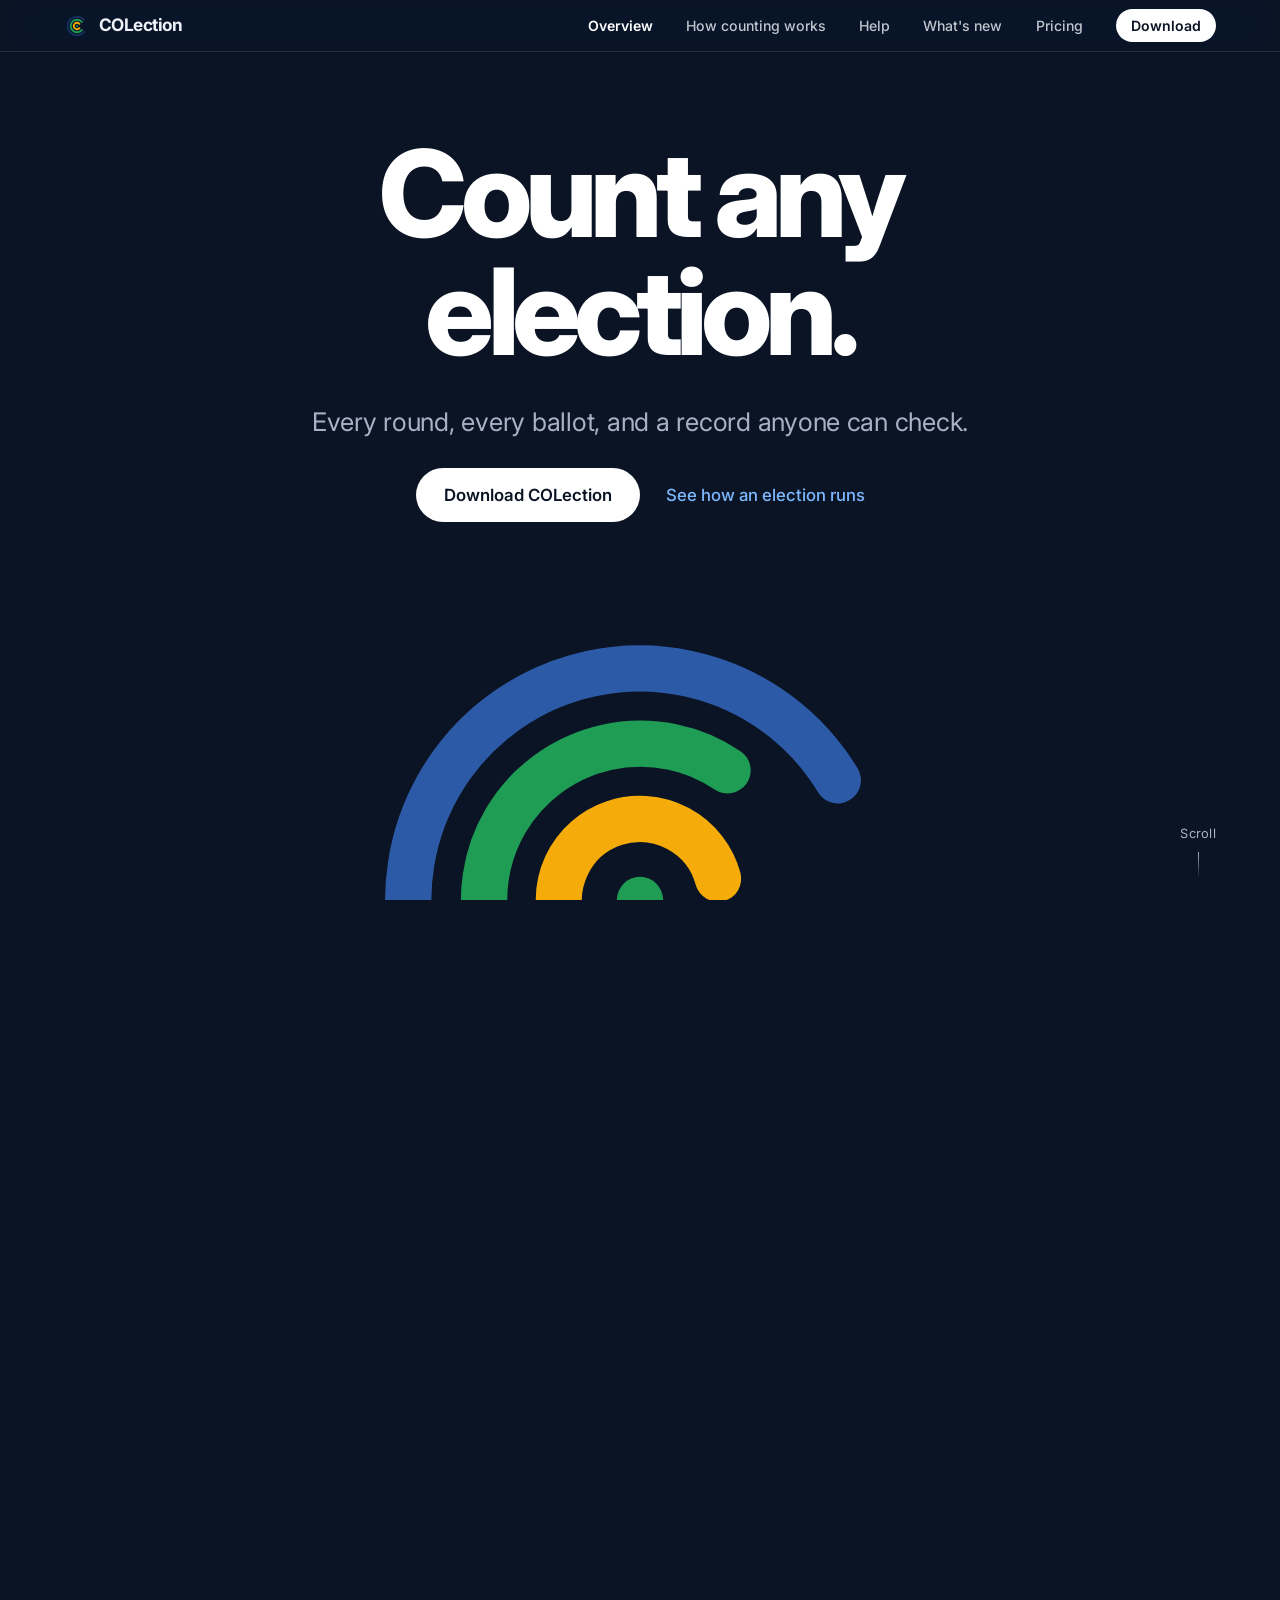
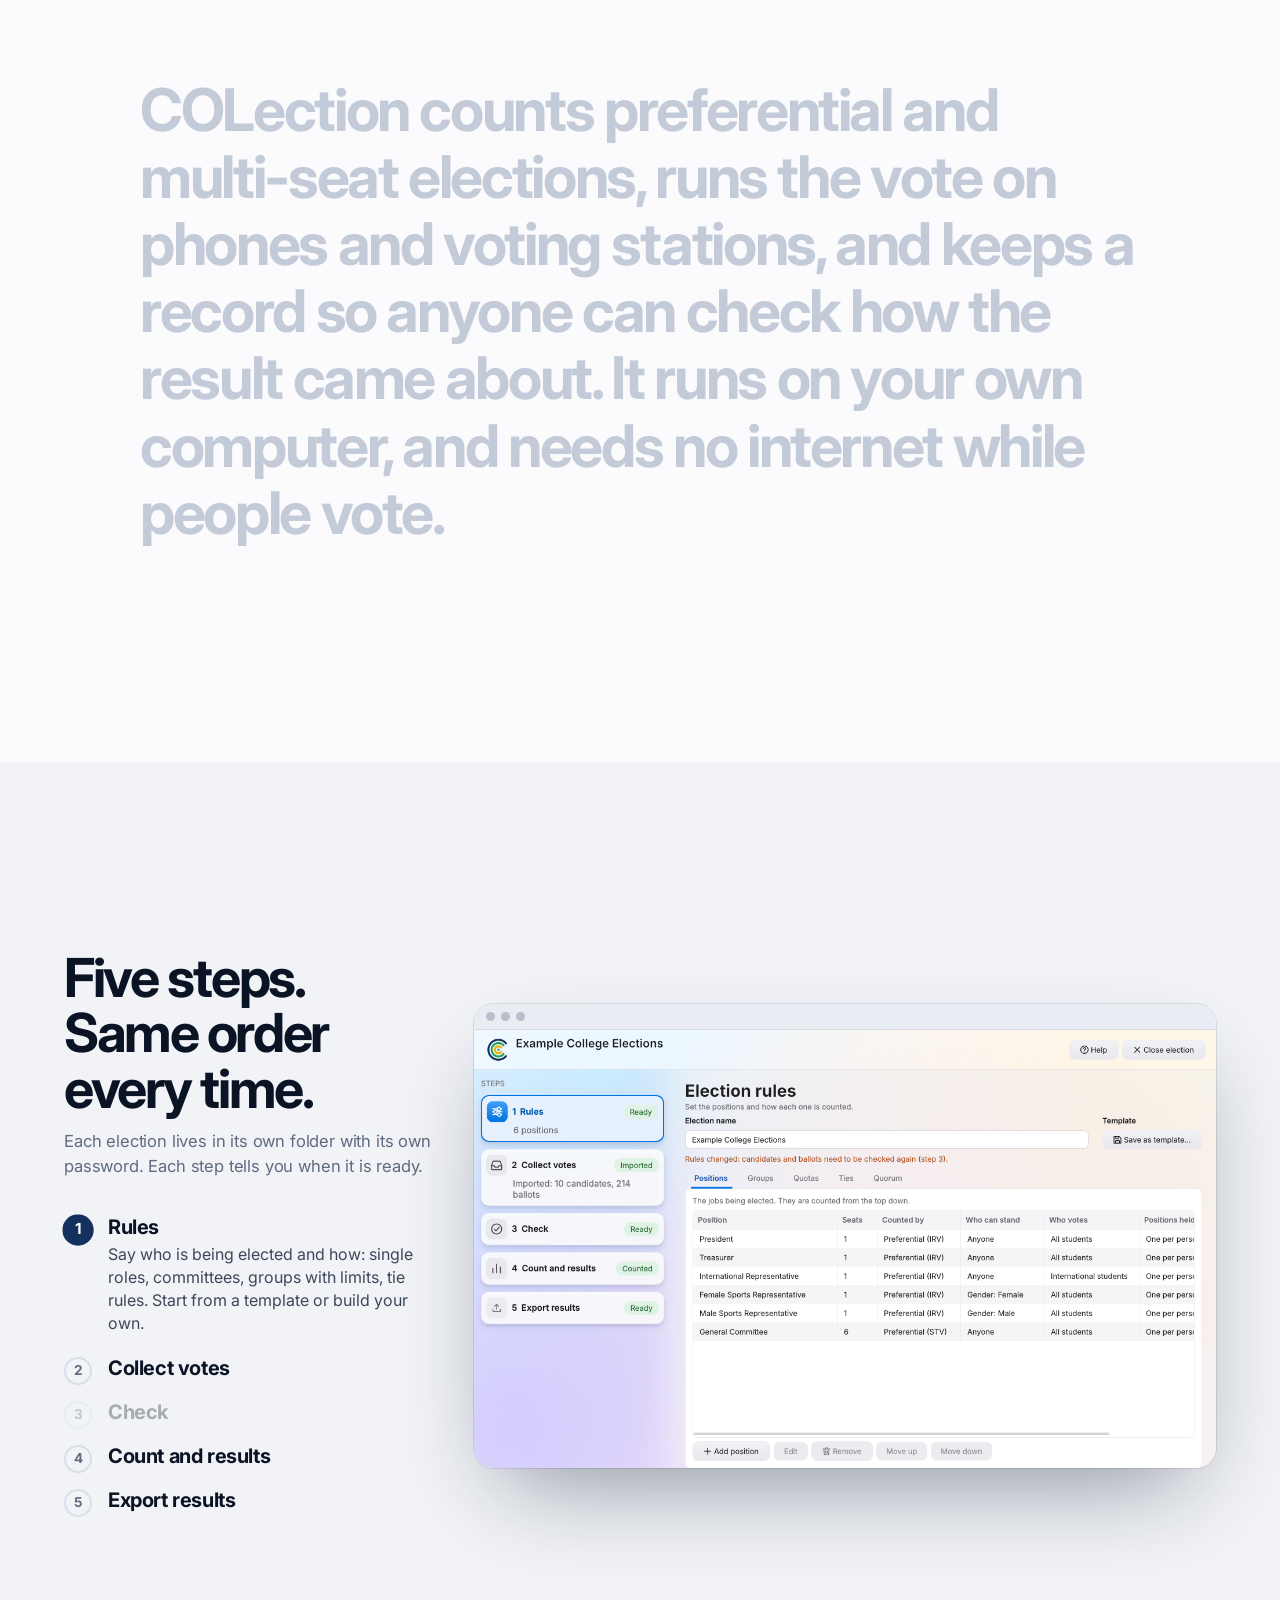
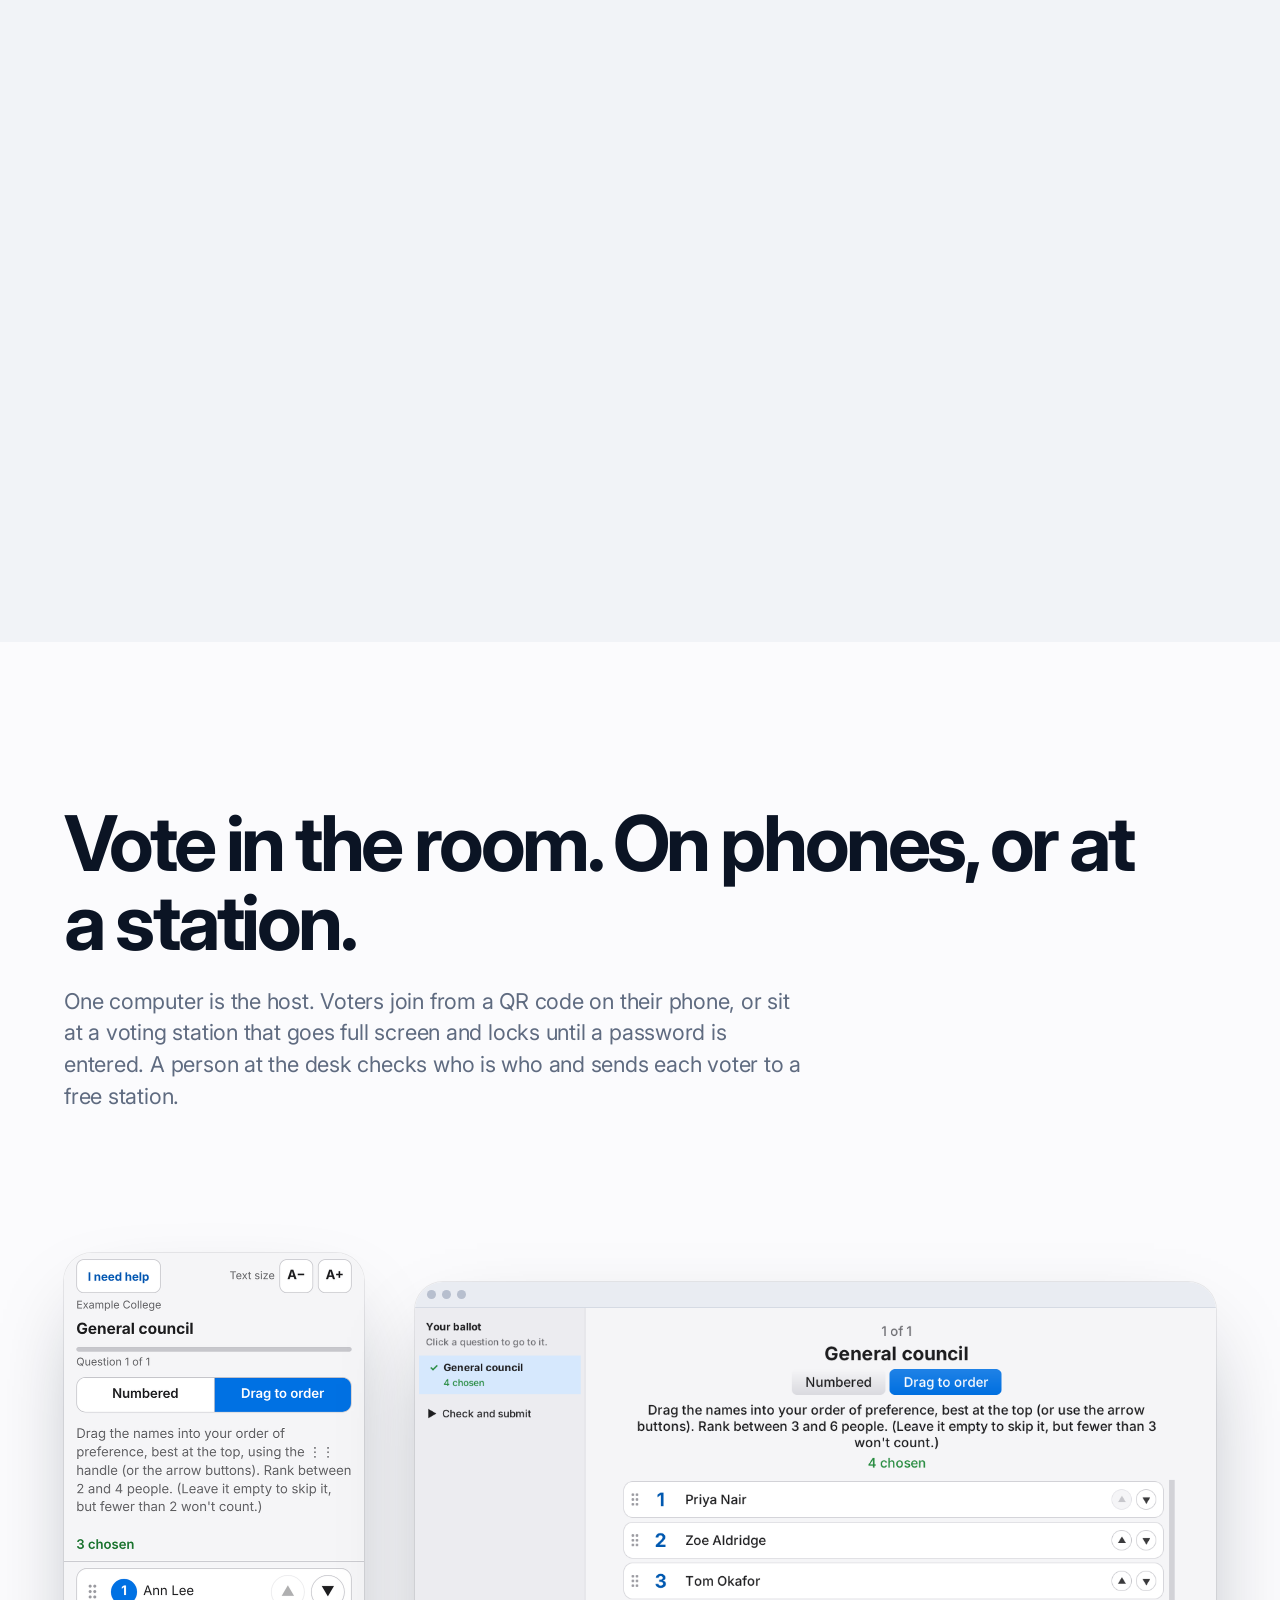
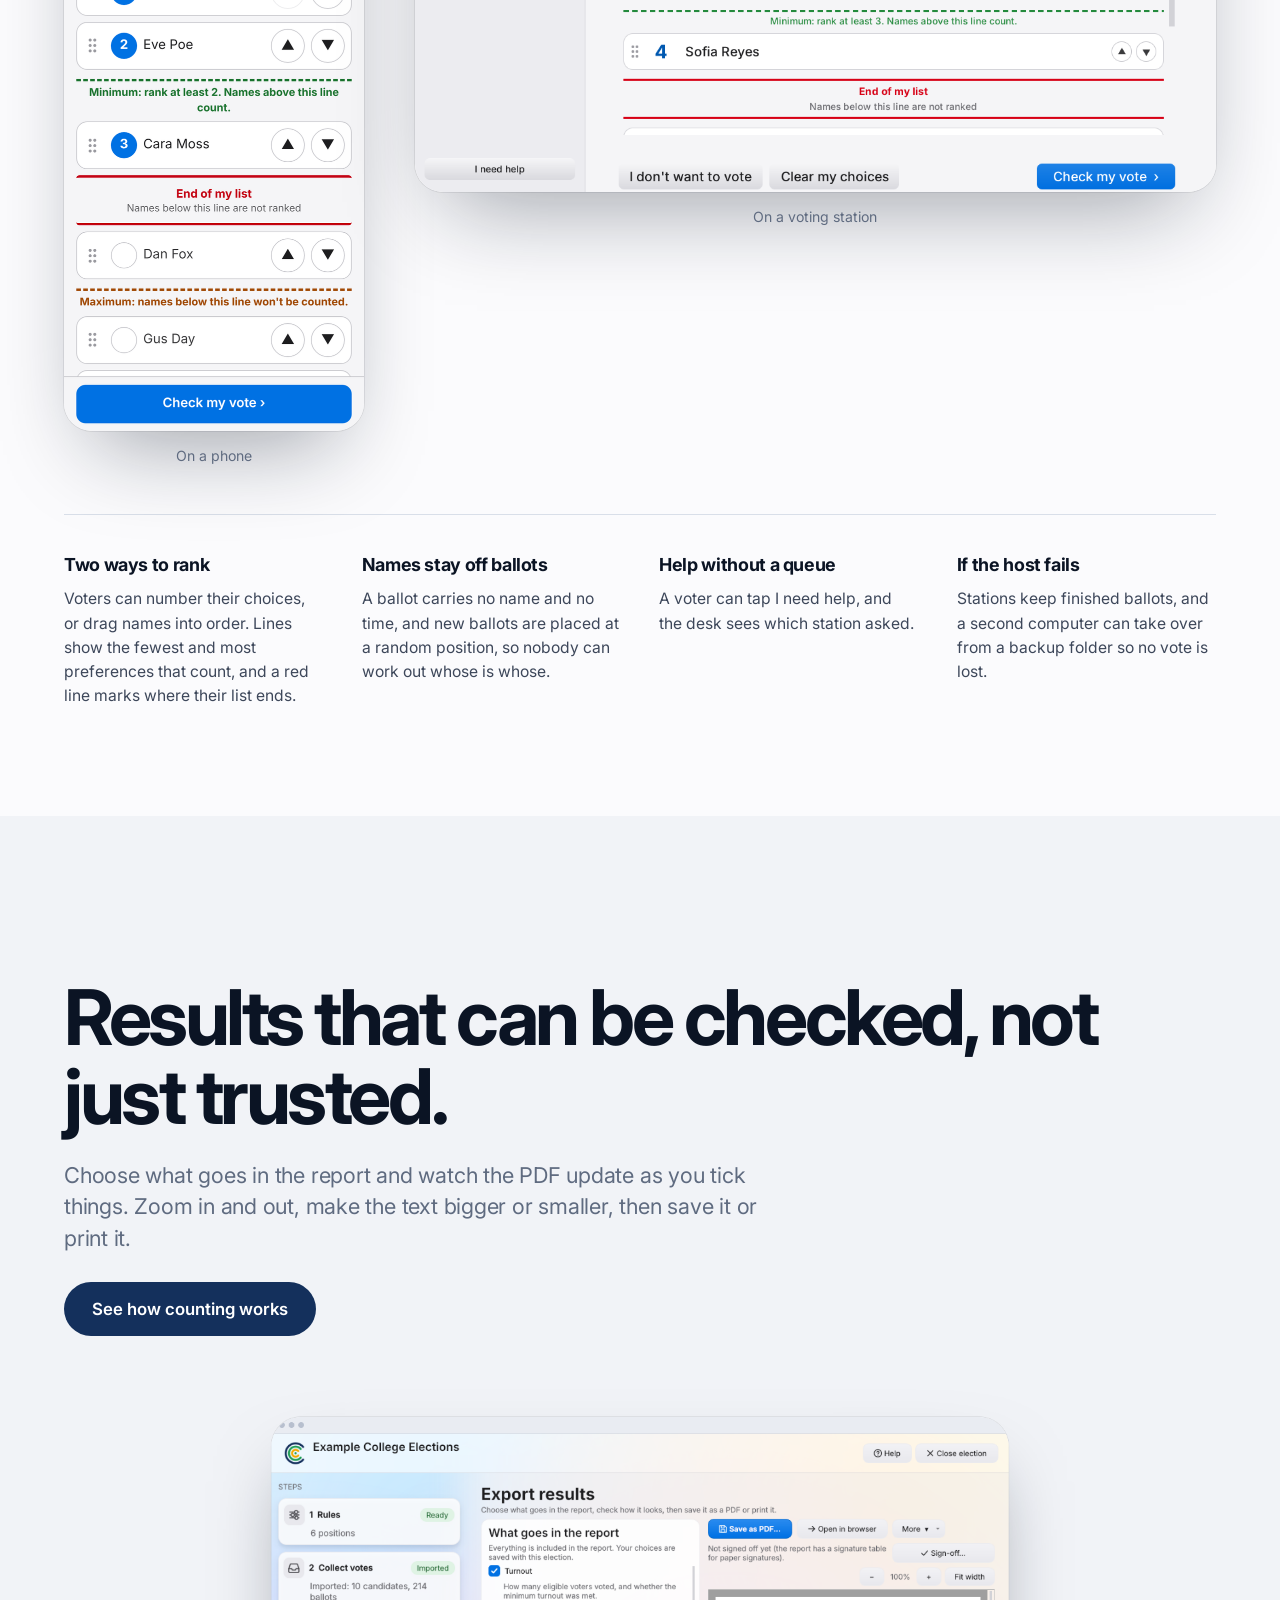
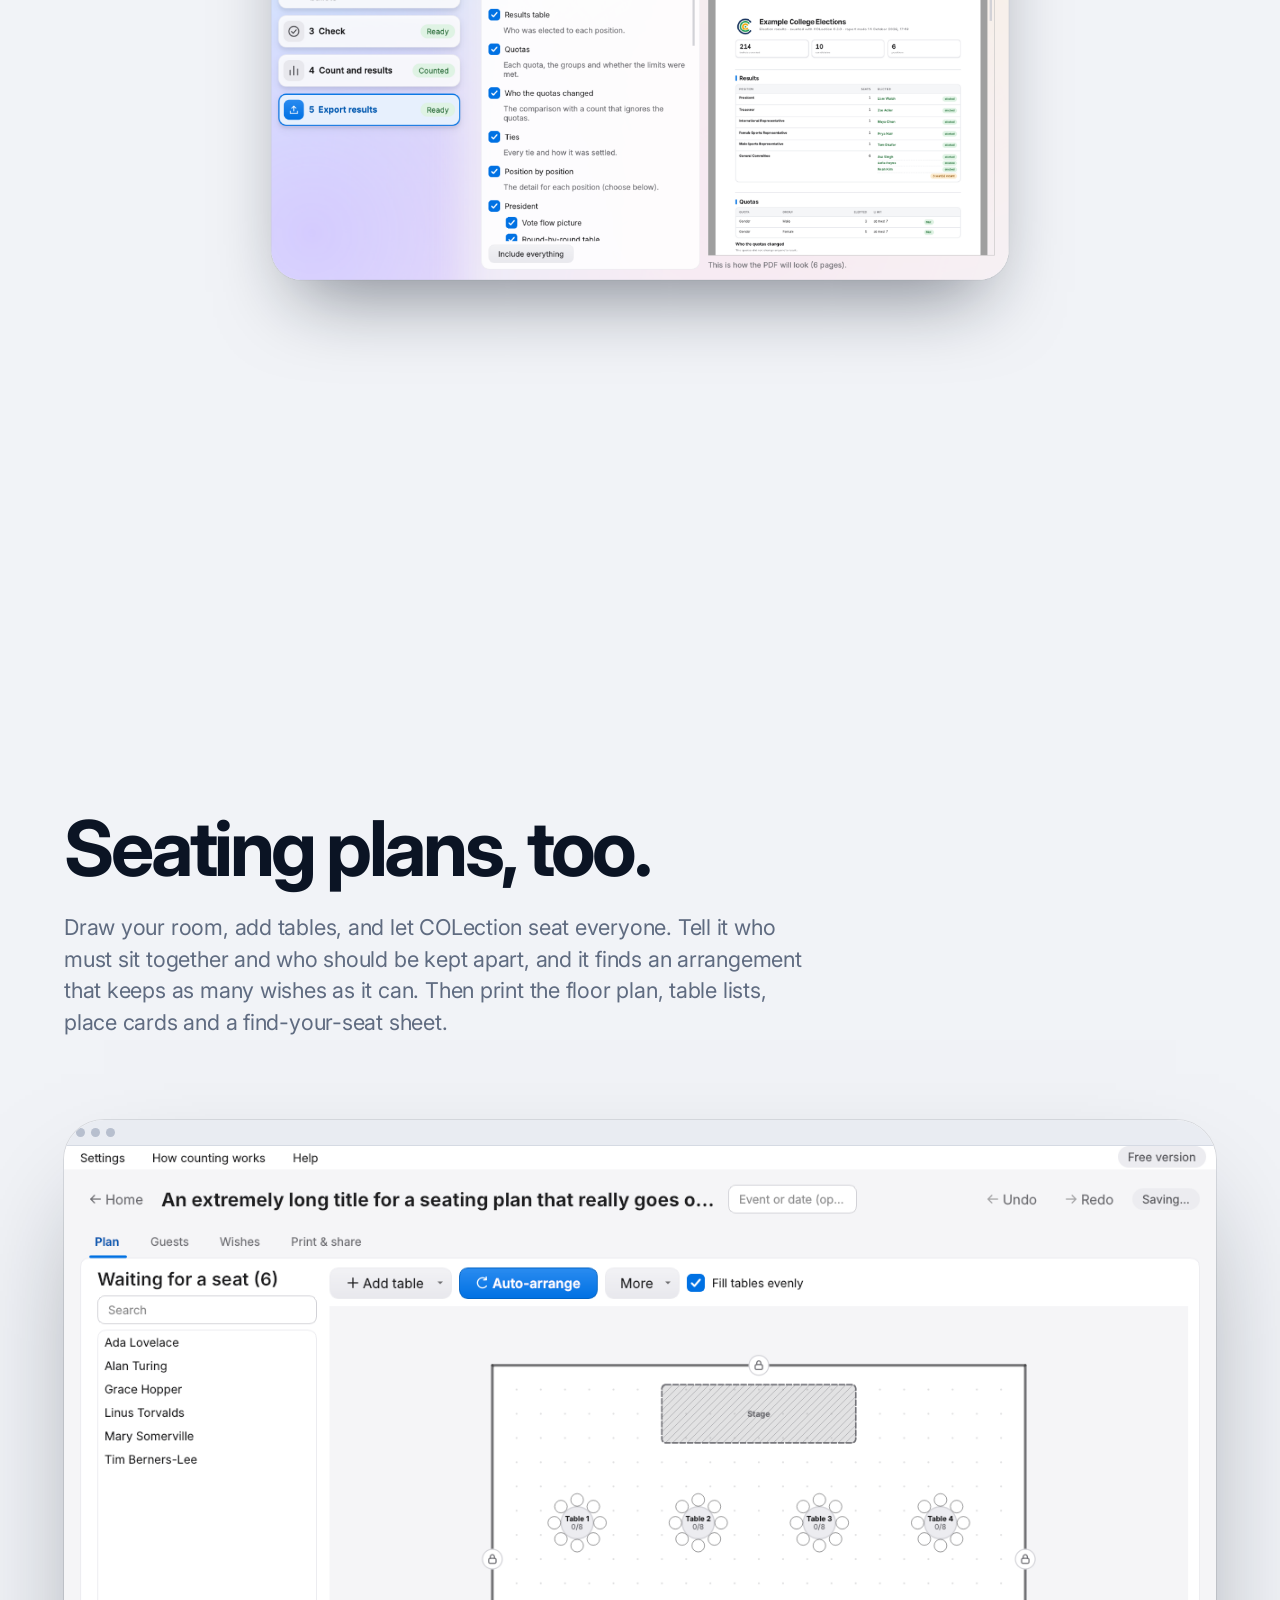
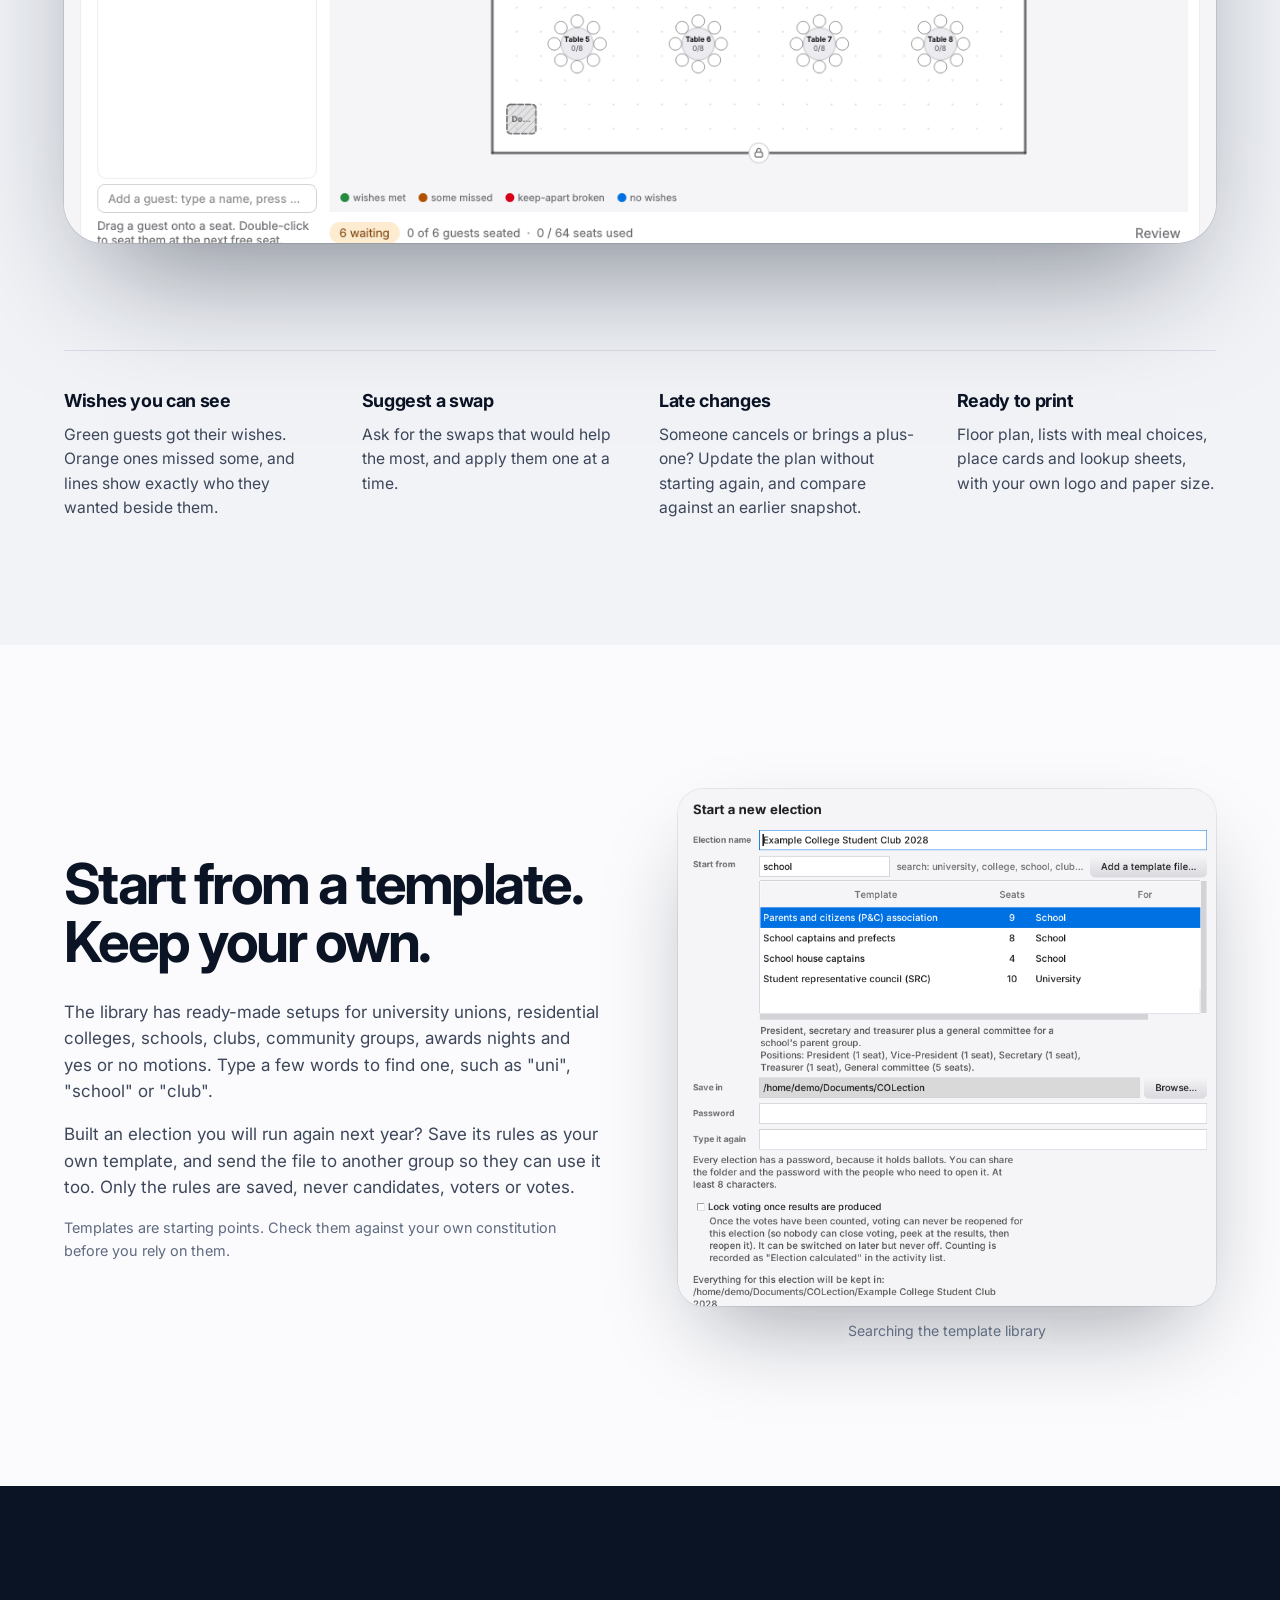
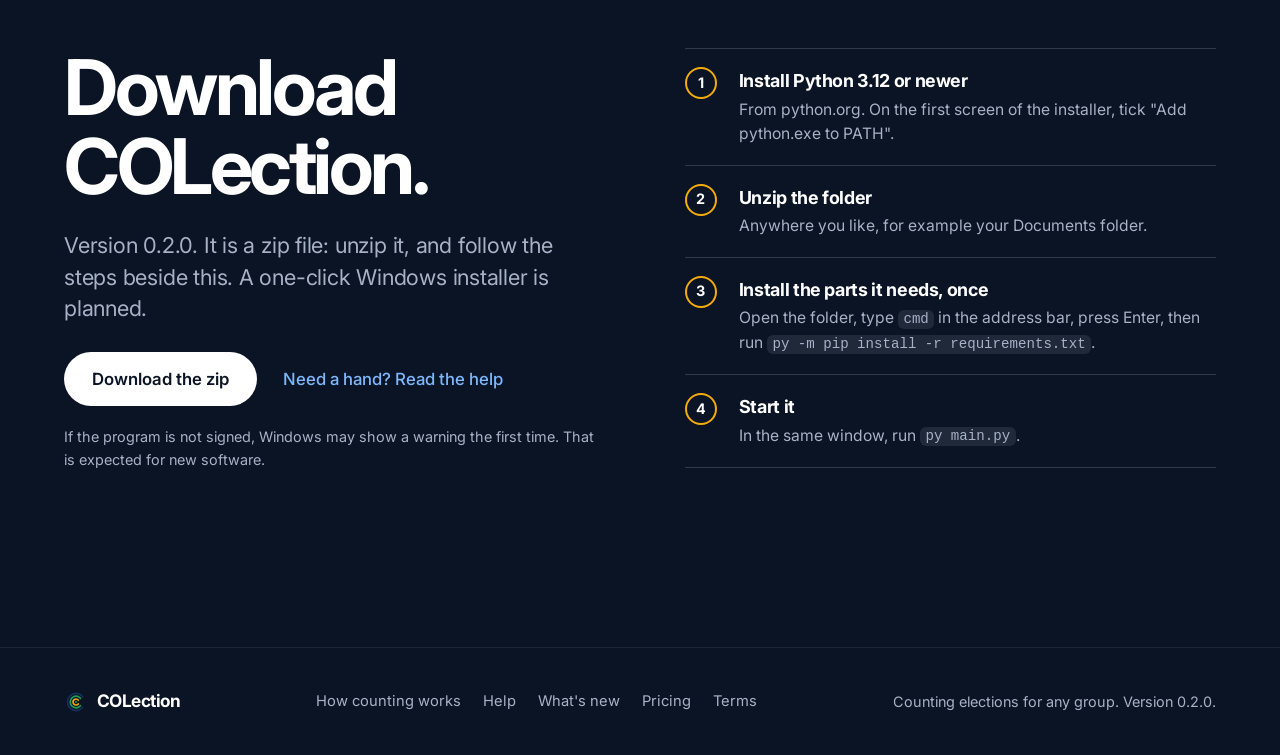
==== commit ef773155: "Add files via upload" ====
--- a/index.html
+++ b/index.html
@@ -3,9 +3,9 @@
 <head>
   <meta charset="utf-8">
   <meta name="viewport" content="width=device-width, initial-scale=1">
-  <title>COLection - count college elections</title>
-  <meta name="description" content="COLection counts preferential and multi-seat college elections, runs the vote on phones and voting stations, and shows every round so anyone can check the result.">
-  <meta name="theme-color" content="#0b1424">
+  <title>COLection - count elections for any group</title>
+  <meta name="description" content="COLection counts preferential and multi-seat elections, runs the vote on phones and voting stations, and shows every round so anyone can check the result.">
+  <meta name="color-scheme" content="light dark">
   <link rel="icon" href="images/favicon.svg" type="image/svg+xml">
   <link rel="preconnect" href="https://fonts.googleapis.com">
   <link rel="preconnect" href="https://fonts.gstatic.com" crossorigin>
@@ -13,30 +13,29 @@
   <link rel="stylesheet" href="css/style.css">
   <script>document.documentElement.classList.add("js");</script>
 </head>
-<body>
+<body class="home">
   <a class="skip" href="#main">Skip to the content</a>
 
   <header class="top" id="top-bar">
-    <a class="brand" href="#top" aria-label="COLection, back to the top">
+    <a class="brand" href="index.html" aria-label="COLection, home">
       <img src="images/colection-mark.svg" alt="" width="26" height="26">
       <span>COLection</span>
     </a>
     <nav aria-label="Main">
-      <a href="#steps">Steps</a>
-      <a href="#count">Count</a>
-      <a href="#voting">Voting</a>
-      <a href="#rules">Rules</a>
-      <a href="#results">Results</a>
-      <a class="pill" href="#download">Download</a>
+      <a href="index.html" aria-current="page">Overview</a>
+      <a href="counting.html">How counting works</a>
+      <a href="help.html">Help</a>
+      <a href="changelog.html">What's new</a>
+      <a href="pricing.html">Pricing</a>
+      <a class="pill" href="index.html#download">Download</a>
     </nav>
   </header>
 
   <main id="main">
-    <!-- ================= HERO: scroll through the rings ================= -->
     <section class="hero-track" id="top" data-theme="dark" aria-label="COLection">
       <div class="hero-stage" id="hero-stage">
         <div class="hero-copy" id="hero-copy">
-          <h1>Count college elections.</h1>
+          <h1>Count any election.</h1>
           <p class="lead">Every round, every ballot, and a record anyone can check.</p>
           <p class="actions">
             <a class="btn light" href="#download">Download COLection</a>
@@ -56,76 +55,33 @@
       </div>
     </section>
 
-    <!-- ================= STATEMENT: words light up ================= -->
     <section class="statement" aria-label="What it does">
       <p class="words" id="words">COLection counts preferential and multi-seat elections, runs the vote on phones and voting stations, and keeps a record so anyone can check how the result came about. It runs on your own computer, and needs no internet while people vote.</p>
     </section>
 
-    <!-- ================= STEPS: pinned walkthrough ================= -->
     <section class="steps-track" id="steps" aria-labelledby="steps-title">
       <div class="steps-stage">
         <div class="steps-text">
           <h2 id="steps-title">Five steps. Same order every time.</h2>
           <p class="sub">Each election lives in its own folder with its own password. Each step tells you when it is ready.</p>
           <ol class="step-list" id="step-list">
-            <li class="on" data-i="0">
-              <h3>Rules</h3>
-              <p>Say who is being elected and how: single roles, committees, groups with limits, tie rules. Start from a template or build your own.</p>
-            </li>
-            <li data-i="1">
-              <h3>Collect votes</h3>
-              <p>Import answers from Google Forms, or run the vote in person on phones and voting stations.</p>
-            </li>
-            <li data-i="2">
-              <h3>Check</h3>
-              <p>Before anything is counted, the program checks that the rules and the people standing fit together, and tells you plainly if they do not.</p>
-            </li>
-            <li data-i="3">
-              <h3>Count and results</h3>
-              <p>Count, settle any ties, then read the winners, the round-by-round tallies and the vote flow.</p>
-            </li>
-            <li data-i="4">
-              <h3>Export results</h3>
-              <p>Choose what goes in the printed report, watch the PDF update as you tick things, then save it, print it or sign it off.</p>
-            </li>
+            <li class="on" data-i="0"><h3>Rules</h3><p>Say who is being elected and how: single roles, committees, groups with limits, tie rules. Start from a template or build your own.</p></li>
+            <li data-i="1"><h3>Collect votes</h3><p>Import answers from Google Forms, or run the vote in person on phones and voting stations.</p></li>
+            <li data-i="2"><h3>Check</h3><p>Before anything is counted, the program checks that the rules and the people standing fit together, and tells you plainly if they do not.</p></li>
+            <li data-i="3"><h3>Count and results</h3><p>Count, settle any ties, then read the winners, the round-by-round tallies and the vote flow.</p></li>
+            <li data-i="4"><h3>Export results</h3><p>Choose what goes in the printed report, watch the PDF update as you tick things, then save it, print it or sign it off.</p></li>
           </ol>
         </div>
         <div class="steps-shots" id="step-shots">
-          <figure class="frame on"><img src="images/app-rules.png" width="1280" height="774" alt="The Rules step: a table listing six positions, how each is counted, and who can stand and vote."></figure>
-          <figure class="frame"><img src="images/app-ballot.png" width="1180" height="760" alt="The voting station ballot in drag to order mode with four names ranked."></figure>
-          <figure class="frame"><img src="images/app-check.png" width="1280" height="774" alt="The Check step: what was found, and a note that some seats will stay vacant."></figure>
-          <figure class="frame"><img src="images/app-count.png" width="1280" height="774" alt="The Count and results step: cards showing 214 ballots counted, 10 candidates and 6 positions above the list of winners."></figure>
-          <figure class="frame"><img src="images/app-export.png" width="1280" height="774" alt="The Export results step: tick boxes for what goes in the report, and a page-by-page PDF preview with zoom buttons."></figure>
+          <figure class="frame on"><div class="win"><div class="win-bar" aria-hidden="true"><i></i><i></i><i></i></div><img src="images/app-rules.png" width="1280" height="774" alt="The Rules step: a table listing six positions, how each is counted, and who can stand and vote."></div></figure>
+          <figure class="frame"><div class="win"><div class="win-bar" aria-hidden="true"><i></i><i></i><i></i></div><img src="images/app-ballot.png" width="1180" height="760" alt="The voting station ballot in drag to order mode with four names ranked." loading="lazy"></div></figure>
+          <figure class="frame"><div class="win"><div class="win-bar" aria-hidden="true"><i></i><i></i><i></i></div><img src="images/app-check.png" width="1280" height="774" alt="The Check step: what was found, and a note that some seats will stay vacant." loading="lazy"></div></figure>
+          <figure class="frame"><div class="win"><div class="win-bar" aria-hidden="true"><i></i><i></i><i></i></div><img src="images/app-count.png" width="1280" height="774" alt="The Count and results step: cards showing 214 ballots counted, 10 candidates and 6 positions above the list of winners." loading="lazy"></div></figure>
+          <figure class="frame"><div class="win"><div class="win-bar" aria-hidden="true"><i></i><i></i><i></i></div><img src="images/app-export.png" width="1280" height="774" alt="The Export results step: tick boxes for what goes in the report, and a page-by-page PDF preview with zoom buttons." loading="lazy"></div></figure>
         </div>
       </div>
     </section>
 
-    <!-- ================= WATCH A COUNT ================= -->
-    <section class="count" id="count" data-theme="dark" aria-labelledby="count-title">
-      <div class="wrap count-head">
-        <h2 id="count-title">Watch a count happen.</h2>
-        <p class="sub">The lowest candidate drops out and their ballots move to the next choice. Repeat until someone passes the line.</p>
-      </div>
-      <figure class="ballot-sheet reveal" id="count-demo" aria-labelledby="demo-title">
-        <div class="sheet-head">
-          <div>
-            <h3 id="demo-title">President</h3>
-            <p class="sheet-sub" id="demo-sub">200 ballots, five candidates</p>
-          </div>
-          <p class="round-tag" id="demo-round" aria-hidden="true">Round 1</p>
-        </div>
-        <ol class="bars" id="demo-bars" aria-label="Votes for each candidate in this round"></ol>
-        <p class="threshold-note"><span class="swatch" aria-hidden="true"></span><span id="demo-need">Needs more than half of the votes still counting</span></p>
-        <p class="story" id="demo-story" aria-live="polite"></p>
-        <div class="sheet-controls">
-          <button type="button" id="demo-prev">Previous round</button>
-          <button type="button" id="demo-next" class="primary">Next round</button>
-        </div>
-        <figcaption class="sheet-note">An example count with made-up ballots. The program does this for every position, and shows every round.</figcaption>
-      </figure>
-    </section>
-
-    <!-- ================= VOTING ================= -->
     <section class="voting" id="voting" aria-labelledby="voting-title">
       <div class="wrap">
         <h2 id="voting-title">Vote in the room. On phones, or at a station.</h2>
@@ -137,76 +93,47 @@
           <figcaption>On a phone</figcaption>
         </figure>
         <figure class="parallax station" data-speed="30">
-          <img src="images/app-ballot.png" width="1180" height="760" alt="The voting station ballot in drag to order mode with four names ranked and the same lines." loading="lazy">
+          <div class="win"><div class="win-bar" aria-hidden="true"><i></i><i></i><i></i></div><img src="images/app-ballot.png" width="1180" height="760" alt="The voting station ballot in drag to order mode with four names ranked and the same lines." loading="lazy"></div>
           <figcaption>On a voting station</figcaption>
         </figure>
       </div>
       <dl class="wrap facts">
-        <div class="reveal">
-          <dt>Two ways to rank</dt>
-          <dd>Voters can number their choices, or drag names into order. Lines show the fewest and most preferences that count, and a red line marks where their list ends.</dd>
-        </div>
-        <div class="reveal">
-          <dt>Names stay off ballots</dt>
-          <dd>A ballot carries no name and no time, and new ballots are placed at a random position, so nobody can work out whose is whose.</dd>
-        </div>
-        <div class="reveal">
-          <dt>Help without a queue</dt>
-          <dd>A voter can tap I need help, and the desk sees which station asked.</dd>
-        </div>
-        <div class="reveal">
-          <dt>If the host fails</dt>
-          <dd>Stations keep finished ballots, and a second computer can take over from a backup folder so no vote is lost.</dd>
-        </div>
+        <div class="reveal"><dt>Two ways to rank</dt><dd>Voters can number their choices, or drag names into order. Lines show the fewest and most preferences that count, and a red line marks where their list ends.</dd></div>
+        <div class="reveal"><dt>Names stay off ballots</dt><dd>A ballot carries no name and no time, and new ballots are placed at a random position, so nobody can work out whose is whose.</dd></div>
+        <div class="reveal"><dt>Help without a queue</dt><dd>A voter can tap I need help, and the desk sees which station asked.</dd></div>
+        <div class="reveal"><dt>If the host fails</dt><dd>Stations keep finished ballots, and a second computer can take over from a backup folder so no vote is lost.</dd></div>
       </dl>
     </section>
 
-    <!-- ================= RULES: sideways scroll ================= -->
-    <section class="rules-track" id="rules" data-theme="dark" aria-labelledby="rules-title">
-      <div class="rules-stage">
-        <div class="wrap rules-head">
-          <h2 id="rules-title">Rules colleges actually use.</h2>
-          <p class="sub">Elections are rarely just "most votes wins". These are the things the program is built to count correctly.</p>
-        </div>
-        <ul class="rules-row" id="rules-row">
-          <li><h3>One seat</h3><p>Each ballot counts for its highest choice still in the count. The candidate with the fewest votes is excluded and their ballots move on, until someone has a majority.</p></li>
-          <li><h3>Many seats</h3><p>Committees are counted with a quota. Votes beyond the quota are passed on at a reduced value, and the Ballots tab shows what each ballot was worth in every round.</p></li>
-          <li><h3>Groups and limits</h3><p>Cap or reserve places by any group you define, such as gender, year level or international students. The results show which candidates a limit affected.</p></li>
-          <li><h3>Ties</h3><p>Decide in advance: ask the returning officer, draw at random, exclude all together or look back at earlier rounds. Every tie and how it was settled is recorded.</p></li>
-          <li><h3>Minimum turnout</h3><p>If your rules need a minimum share of the roll to vote, the program tracks it and the report says whether it was met.</p></li>
-          <li><h3>Roles tied to groups</h3><p>A position can be open to only some candidates or only some voters, for example a representative chosen by one house.</p></li>
-        </ul>
-      </div>
-    </section>
-
-    <!-- ================= RESULTS: the report grows ================= -->
     <section class="results" id="results" aria-labelledby="results-title">
       <div class="wrap">
         <h2 id="results-title">Results that can be checked, not just trusted.</h2>
-        <p class="sub">Choose what goes in the report, watch the PDF update as you tick things, then save it or print it. You can zoom in and out, and make the text bigger or smaller.</p>
+        <p class="sub">Choose what goes in the report and watch the PDF update as you tick things. Zoom in and out, make the text bigger or smaller, then save it or print it.</p>
+        <p class="actions"><a class="btn" href="counting.html">See how counting works</a></p>
       </div>
-      <figure class="grow" id="grow">
-        <img src="images/app-export.png" width="1280" height="774" alt="The Export results step: tick boxes for what goes in the report on the left, and a page-by-page preview of the PDF on the right with zoom buttons above it." loading="lazy">
-      </figure>
-      <ul class="wrap checks">
-        <li class="reveal"><strong>Round by round.</strong> Every tally, every exclusion, and a flow diagram of where votes went.</li>
-        <li class="reveal"><strong>Ballot by ballot.</strong> Scrutineers can look at any ballot and see where it was counted in each round.</li>
-        <li class="reveal"><strong>Count it again.</strong> One button counts again from the saved record and confirms the winners are identical.</li>
-        <li class="reveal"><strong>Sign off.</strong> People sign against a results code. If the election is counted again and anything changes, earlier sign-offs stop applying.</li>
-      </ul>
-      <figure class="wrap shot reveal">
-        <img src="images/app-rounds.png" width="1280" height="774" alt="The Round by round tab showing round 1 of the president count with a bar for each candidate." loading="lazy">
-        <figcaption>Round by round, for every position</figcaption>
-      </figure>
+      <figure class="grow" id="grow"><div class="win"><div class="win-bar" aria-hidden="true"><i></i><i></i><i></i></div><img src="images/app-export.png" width="1280" height="774" alt="The Export results step: tick boxes for what goes in the report on the left, and a page-by-page preview of the PDF on the right with zoom buttons above it." loading="lazy"></div></figure>
     </section>
 
-    <!-- ================= TEMPLATES ================= -->
+    <section class="results" id="seating" aria-labelledby="seating-title">
+      <div class="wrap">
+        <h2 id="seating-title">Seating plans, too.</h2>
+        <p class="sub">Draw your room, add tables, and let COLection seat everyone. Tell it who must sit together and who should be kept apart, and it finds an arrangement that keeps as many wishes as it can. Then print the floor plan, table lists, place cards and a find-your-seat sheet.</p>
+      </div>
+      <figure class="grow"><div class="win"><div class="win-bar" aria-hidden="true"><i></i><i></i><i></i></div><img src="images/app-seating.png" width="1280" height="800" alt="A floor plan of a dinner room with round tables. Guests are coloured dots, and lines show who wanted to sit together." loading="lazy"></div></figure>
+      <dl class="wrap facts">
+        <div class="reveal"><dt>Wishes you can see</dt><dd>Green guests got their wishes. Orange ones missed some, and lines show exactly who they wanted beside them.</dd></div>
+        <div class="reveal"><dt>Suggest a swap</dt><dd>Ask for the swaps that would help the most, and apply them one at a time.</dd></div>
+        <div class="reveal"><dt>Late changes</dt><dd>Someone cancels or brings a plus-one? Update the plan without starting again, and compare against an earlier snapshot.</dd></div>
+        <div class="reveal"><dt>Ready to print</dt><dd>Floor plan, lists with meal choices, place cards and lookup sheets, with your own logo and paper size.</dd></div>
+      </dl>
+    </section>
+
     <section class="templates" id="templates" aria-labelledby="templates-title">
       <div class="wrap templates-grid">
         <div class="reveal">
           <h2 id="templates-title">Start from a template. Keep your own.</h2>
           <p>The library has ready-made setups for university unions, residential colleges, schools, clubs, community groups, awards nights and yes or no motions. Type a few words to find one, such as "uni", "school" or "club".</p>
-          <p>Built an election you will run again next year? Save its rules as your own template, and send the file to another college so they can use it too. Only the rules are saved, never candidates, voters or votes.</p>
+          <p>Built an election you will run again next year? Save its rules as your own template, and send the file to another group so they can use it too. Only the rules are saved, never candidates, voters or votes.</p>
           <p class="fine">Templates are starting points. Check them against your own constitution before you rely on them.</p>
         </div>
         <figure class="shot reveal">
@@ -216,20 +143,6 @@
       </div>
     </section>
 
-    <!-- ================= HONEST LIMITS ================= -->
-    <section class="limits" id="limits" aria-labelledby="limits-title">
-      <div class="wrap">
-        <h2 id="limits-title">What to know before you use it.</h2>
-        <ul class="limit-list">
-          <li class="reveal">It is meant for in-person votes, with people watching, on a network you trust. Messages between the host and voting stations are encrypted. The phone page is served over the local network without HTTPS, so do not use it on a network you do not trust.</li>
-          <li class="reveal">It counts the rules you give it. It does not replace your constitution or your returning officer, so check the Rules step against both.</li>
-          <li class="reveal">Passwords protect each election folder. Keep the recovery key somewhere safe: without the password or the key, nobody can open it.</li>
-          <li class="reveal">The host computer has to stay on and the program open while people vote.</li>
-        </ul>
-      </div>
-    </section>
-
-    <!-- ================= DOWNLOAD ================= -->
     <section class="download" id="download" data-theme="dark" aria-labelledby="download-title">
       <div class="wrap download-grid">
         <div class="reveal">
@@ -238,6 +151,7 @@
           <p class="actions">
             <!-- TODO: put your zip in the downloads folder (or change this link to your GitHub release) -->
             <a class="btn light" href="downloads/COLection-0.2.0.zip" download>Download the zip</a>
+            <a class="textlink" href="help.html">Need a hand? Read the help</a>
           </p>
           <p class="fine">If the program is not signed, Windows may show a warning the first time. That is expected for new software.</p>
         </div>
@@ -261,46 +175,24 @@
         </ol>
       </div>
     </section>
-
-    <!-- ================= QUESTIONS ================= -->
-    <section class="faq" id="faq" aria-labelledby="faq-title">
-      <div class="wrap">
-        <h2 id="faq-title">Questions</h2>
-        <details>
-          <summary>Does it need the internet?</summary>
-          <p>Not to vote or count. Phones and voting stations talk to the host over your local network, such as the college Wi-Fi. You only need the internet to download it, or if you import answers from Google Forms.</p>
-        </details>
-        <details>
-          <summary>Can I use Google Forms instead of voting in the program?</summary>
-          <p>Yes. Step 2 can import the answers from a Google Forms file, merge spellings of the same name, and leave out duplicate votes. You then check and count as usual.</p>
-        </details>
-        <details>
-          <summary>Can I change the rules for my own college?</summary>
-          <p>Yes. The Rules step lets you add positions, groups, limits, tie rules and a minimum turnout, and each change is checked straight away so the rules cannot contradict each other.</p>
-        </details>
-        <details>
-          <summary>What happens if a station freezes or a voter walks away?</summary>
-          <p>The desk can take the ballot back and send the voter again. Finished ballots stay safe on the station until a host can take them.</p>
-        </details>
-        <details>
-          <summary>Does it work on a Mac?</summary>
-          <p>The program is written in Python and Qt, so it should run, but it has mainly been built and used on Windows. Treat other systems as untested for now.</p>
-        </details>
-      </div>
-    </section>
   </main>
 
   <footer class="foot" data-theme="dark">
     <div class="wrap foot-row">
-      <a class="brand" href="#top" aria-label="COLection, back to the top">
+      <a class="brand" href="index.html" aria-label="COLection, home">
         <img src="images/colection-mark.svg" alt="" width="24" height="24">
         <span>COLection</span>
       </a>
-      <p>Counting college elections. Version 0.2.0.</p>
+      <nav class="foot-nav" aria-label="Footer">
+        <a href="counting.html">How counting works</a>
+        <a href="help.html">Help</a>
+        <a href="changelog.html">What's new</a>
+        <a href="pricing.html">Pricing</a>
+        <a href="terms.html">Terms</a>
+      </nav>
+      <p>Counting elections for any group. Version 0.2.0.</p>
     </div>
   </footer>
-
-  <script src="js/count-demo.js"></script>
   <script src="js/site.js"></script>
 </body>
 </html>
--- a/css/style.css
+++ b/css/style.css
@@ -22,11 +22,25 @@
   --out: #a9b4c6;
   --on-dark: #eef2f8;
   --on-dark-mute: #a7b2c6;
+  --dim: #c4cbd8;            /* words not yet read */
+  --bar: rgba(251, 251, 253, .72);
 
   --font: "Inter", system-ui, -apple-system, "Segoe UI", Roboto, sans-serif;
   --gutter: clamp(20px, 5vw, 64px);
   --ease: cubic-bezier(.16, 1, .3, 1);
 }
+
+@media (prefers-color-scheme: dark) {
+  :root {
+    --ink: #f3f6fb; --navy: #3a6fd0; --body: #b4bfd1; --mute: #94a0b5; --paper: #0a1120; --fog: #0f1a2e; --rule: #243350;
+    --green-text: #5fd08a; --amber-text: #f2c14e; --blue: #7db8ff; --out: #56637c; --dim: #34425c; --bar: rgba(10, 17, 32, .72);
+  }
+}
+@view-transition { navigation: auto; }
+::view-transition-old(root) { animation: .25s ease both fade-out; }
+::view-transition-new(root) { animation: .45s ease both fade-in; }
+@keyframes fade-out { to { opacity: 0; } }
+@keyframes fade-in { from { opacity: 0; } }
 
 *, *::before, *::after { box-sizing: border-box; }
 html { scroll-behavior: smooth; scroll-padding-top: 56px; }
@@ -57,8 +71,8 @@
 .top {
   position: fixed; inset: 0 0 auto 0; z-index: 40; height: 52px;
   display: flex; align-items: center; justify-content: space-between; gap: 24px; padding: 0 var(--gutter);
-  background: rgba(251, 251, 253, .72); -webkit-backdrop-filter: saturate(180%) blur(22px); backdrop-filter: saturate(180%) blur(22px);
-  border-bottom: 1px solid rgba(11, 20, 36, .08);
+  background: var(--bar); -webkit-backdrop-filter: saturate(180%) blur(22px); backdrop-filter: saturate(180%) blur(22px);
+  border-bottom: 1px solid color-mix(in srgb, var(--ink) 9%, transparent);
   transition: background-color .4s ease, border-color .4s ease, color .4s ease;
 }
 .top.dark { background: rgba(11, 20, 36, .55); border-bottom-color: rgba(255, 255, 255, .1); }
@@ -66,7 +80,7 @@
 .top nav { display: flex; align-items: center; gap: clamp(14px, 2.6vw, 34px); }
 .top nav a { color: var(--ink); text-decoration: none; font-weight: 500; font-size: .88rem; opacity: .8; transition: opacity .2s ease, color .4s ease; }
 .top nav a:hover { opacity: 1; }
-.top nav a.pill { background: var(--ink); color: #fff; opacity: 1; padding: 6px 15px; border-radius: 999px; font-weight: 600; transition: background-color .4s ease, color .4s ease, transform .3s var(--ease); }
+.top nav a.pill { background: var(--ink); color: var(--paper); opacity: 1; padding: 6px 15px; border-radius: 999px; font-weight: 600; transition: background-color .4s ease, color .4s ease, transform .3s var(--ease); }
 .top nav a.pill:hover { transform: scale(1.05); }
 .top.dark .brand, .top.dark nav a { color: var(--on-dark); }
 .top.dark nav a.pill { background: #fff; color: var(--night); }
@@ -101,7 +115,7 @@
 /* ---------- 2. the statement: words light up ---------- */
 .statement { padding: clamp(110px, 24vh, 260px) var(--gutter); }
 .words { width: min(1000px, 100%); margin: 0 auto; max-width: none; font-size: clamp(1.9rem, 4.6vw, 3.9rem); line-height: 1.14; font-weight: 700; letter-spacing: -.04em; }
-.words .w { color: #c4cbd8; transition: color .35s ease; }
+.words .w { color: var(--dim); transition: color .35s ease; }
 .words .w.lit { color: var(--ink); }
 html:not(.js) .words { color: var(--ink); }
 
@@ -124,20 +138,23 @@
 .step-list h3 { font-size: 1.25rem; }
 .step-list p { margin: 0; max-height: 0; overflow: hidden; opacity: 0; font-size: 1rem; line-height: 1.45; transition: max-height .6s var(--ease), opacity .5s ease, margin .5s ease; }
 .step-list li.on p { max-height: 8em; opacity: 1; margin-top: 4px; }
-.steps-shots { position: relative; aspect-ratio: 1280 / 774; width: 100%; }
+.steps-shots { position: relative; aspect-ratio: 1280 / 800; width: 100%; }
 .frame { position: absolute; inset: 0; margin: 0; opacity: 0; transform: translateY(7%) scale(.94); transition: opacity .7s ease, transform .9s var(--ease); pointer-events: none; }
 .frame.on { opacity: 1; transform: none; }
 .frame.past { transform: translateY(-7%) scale(.94); }
-.frame img { width: 100%; height: 100%; object-fit: cover; object-position: top left; border-radius: clamp(12px, 1.6vw, 22px); background: #fff; box-shadow: 0 40px 90px -30px rgba(11, 20, 36, .45), 0 0 0 1px rgba(11, 20, 36, .08); }
+.win { border-radius: clamp(12px, 1.6vw, 20px); overflow: hidden; background: #fff; box-shadow: 0 40px 90px -30px rgba(11, 20, 36, .45), 0 0 0 1px rgba(11, 20, 36, .1); }
+.win-bar { display: flex; gap: 6px; align-items: center; height: 26px; padding: 0 12px; background: #e9ecf2; border-bottom: 1px solid #d5dae3; }
+.win-bar i { width: 9px; height: 9px; border-radius: 50%; background: #b7bfce; }
+.win img { width: 100%; aspect-ratio: 1280 / 774; object-fit: cover; object-position: top left; }
+.frame .win { height: 100%; display: flex; flex-direction: column; }
+.frame .win img { flex: 1; min-height: 0; aspect-ratio: auto; }
 
 /* ---------- 4. watch a count ---------- */
-.count { background: var(--night); color: var(--on-dark); padding: clamp(90px, 16vh, 180px) var(--gutter); }
-.count h2 { color: #fff; }
-.count .sub { color: var(--on-dark-mute); }
 .count-head { margin-bottom: clamp(36px, 7vh, 72px); }
 .ballot-sheet {
-  margin: 0 auto; width: min(780px, 100%); background: #fff; color: var(--body); border-radius: 28px; padding: clamp(20px, 3.4vw, 40px);
-  box-shadow: 0 50px 120px -40px rgba(0, 0, 0, .7), 0 0 0 1px rgba(255, 255, 255, .06);
+  --ink: #0b1424; --body: #3d475a; --mute: #5f6b80; --fog: #f1f3f7; --rule: #d9dfe9; --navy: #14305c; --green-text: #157342; --amber-text: #7a4f00; --out: #a9b4c6;
+  margin: 0 auto; width: min(780px, 100% - 2 * var(--gutter)); background: #fff; color: var(--body); border-radius: 28px; padding: clamp(20px, 3.4vw, 40px);
+  box-shadow: 0 40px 90px -40px rgba(11, 20, 36, .35), 0 0 0 1px rgba(11, 20, 36, .08);
 }
 .sheet-head { display: flex; justify-content: space-between; align-items: flex-start; gap: 16px; padding-bottom: 16px; border-bottom: 1px solid var(--rule); }
 .sheet-head h3 { font-size: 1.7rem; }
@@ -167,40 +184,20 @@
 .sheet-note { margin: 18px 0 0; font-size: .85rem; color: var(--mute); line-height: 1.45; }
 
 /* ---------- 5. voting ---------- */
-.voting { padding: clamp(100px, 18vh, 200px) 0 clamp(60px, 10vh, 120px); }
+.voting { background: var(--paper); padding: clamp(100px, 18vh, 200px) 0 clamp(60px, 10vh, 120px); }
 .voting-shots { display: grid; grid-template-columns: minmax(0, 3fr) minmax(0, 8fr); gap: clamp(20px, 4vw, 56px); align-items: center; margin-top: clamp(50px, 9vh, 100px); }
 .parallax { margin: 0; transform: translate3d(0, var(--py, 0px), 0); will-change: transform; }
-.parallax img { width: 100%; border-radius: 28px; box-shadow: 0 40px 90px -30px rgba(11, 20, 36, .4), 0 0 0 1px rgba(11, 20, 36, .08); }
+.parallax > img, .parallax .win { width: 100%; border-radius: 28px; box-shadow: 0 40px 90px -30px rgba(11, 20, 36, .4), 0 0 0 1px rgba(11, 20, 36, .08); }
 .parallax.phone { max-width: 320px; margin-inline: auto; }
 figcaption { margin-top: 14px; font-size: .88rem; color: var(--mute); text-align: center; }
 .facts { display: grid; grid-template-columns: repeat(4, minmax(0, 1fr)); gap: clamp(24px, 3vw, 44px); margin-top: clamp(70px, 12vh, 140px); padding-top: 36px; border-top: 1px solid var(--rule); }
 .facts dt { font-weight: 700; color: var(--ink); font-size: 1.12rem; letter-spacing: -.02em; margin-bottom: 8px; }
 .facts dd { margin: 0; font-size: .98rem; color: var(--body); }
 
-/* ---------- 6. rules, scrolling sideways ---------- */
-.rules-track { height: 360vh; background: var(--night); position: relative; }
-.rules-stage { position: sticky; top: 0; height: 100vh; height: 100svh; overflow: hidden; display: flex; flex-direction: column; justify-content: center; gap: clamp(28px, 6vh, 64px); padding-top: 40px; }
-.rules-head h2 { color: #fff; font-size: clamp(2rem, 4.8vw, 4rem); }
-.rules-head .sub { color: var(--on-dark-mute); }
-.rules-row { list-style: none; margin: 0; padding: 0 var(--gutter); display: flex; gap: clamp(16px, 2vw, 28px); width: max-content; transform: translate3d(var(--rx, 0px), 0, 0); will-change: transform; }
-.rules-row li {
-  width: min(400px, 76vw); min-height: 330px; padding: clamp(24px, 2.6vw, 36px); border-radius: 30px; color: var(--on-dark);
-  background: linear-gradient(160deg, rgba(255, 255, 255, .09), rgba(255, 255, 255, .03)); border: 1px solid rgba(255, 255, 255, .12);
-}
-.rules-row h3 { font-size: clamp(1.6rem, 2.4vw, 2.1rem); letter-spacing: -.035em; color: #fff; margin-bottom: 14px; }
-.rules-row h3::before { content: ""; display: block; width: 44px; height: 4px; border-radius: 2px; background: var(--green); margin-bottom: 22px; }
-.rules-row li:nth-child(3n+2) h3::before { background: var(--amber); }
-.rules-row li:nth-child(3n) h3::before { background: #4d86e0; }
-.rules-row p { color: var(--on-dark-mute); font-size: 1.02rem; line-height: 1.5; }
-
 /* ---------- 7. results: the report grows to fill the screen ---------- */
-.results { padding: clamp(100px, 18vh, 200px) 0 clamp(60px, 10vh, 120px); }
+.results { background: var(--fog); padding: clamp(100px, 18vh, 200px) 0 clamp(80px, 12vh, 140px); }
 .grow { margin: clamp(48px, 9vh, 96px) 0 0; padding: 0 var(--gutter); }
-.grow img {
-  width: min(1320px, 100%); margin: 0 auto; border-radius: var(--gr, 40px); background: #fff;
-  transform: scale(var(--gs, 1)); transform-origin: 50% 0; will-change: transform;
-  box-shadow: 0 60px 120px -40px rgba(11, 20, 36, .5), 0 0 0 1px rgba(11, 20, 36, .08);
-}
+.grow .win { width: min(1320px, 100%); margin: 0 auto; border-radius: var(--gr, 40px); transform: scale(var(--gs, 1)); transform-origin: 50% 0; will-change: transform; box-shadow: 0 60px 120px -40px rgba(11, 20, 36, .5), 0 0 0 1px rgba(11, 20, 36, .1); }
 .checks { list-style: none; padding: 0; margin: clamp(60px, 10vh, 110px) auto 0; display: grid; grid-template-columns: repeat(4, minmax(0, 1fr)); gap: clamp(24px, 3vw, 44px); }
 .checks li { padding-top: 18px; border-top: 3px solid var(--ink); font-size: .98rem; }
 .checks li:nth-child(2) { border-top-color: var(--green); }
@@ -208,10 +205,10 @@
 .checks li:nth-child(4) { border-top-color: #4d86e0; }
 .checks strong { display: block; color: var(--ink); font-size: 1.12rem; letter-spacing: -.02em; margin-bottom: 6px; }
 .shot { margin: clamp(60px, 10vh, 110px) auto 0; }
-.shot img { width: 100%; border-radius: clamp(14px, 2vw, 26px); box-shadow: 0 40px 90px -30px rgba(11, 20, 36, .4), 0 0 0 1px rgba(11, 20, 36, .08); }
+.shot > img { width: 100%; border-radius: clamp(14px, 2vw, 26px); box-shadow: 0 40px 90px -30px rgba(11, 20, 36, .4), 0 0 0 1px rgba(11, 20, 36, .08); }
 
 /* ---------- 8. templates ---------- */
-.templates { background: var(--fog); padding: clamp(90px, 16vh, 180px) 0; }
+.templates { background: var(--paper); padding: clamp(90px, 16vh, 180px) 0; }
 .templates-grid { display: grid; grid-template-columns: minmax(0, 1fr) minmax(0, 1fr); gap: clamp(30px, 6vw, 90px); align-items: center; }
 .templates h2 { font-size: clamp(2rem, 4.4vw, 3.7rem); margin-bottom: .5em; }
 .templates .shot { margin: 0; }
@@ -267,17 +264,15 @@
   .hero-track { height: auto; }
   .hero-stage { position: relative; height: 100svh; }
   .hero-line { display: none; }
-  .steps-track, .rules-track { height: auto; }
+  .steps-track { height: auto; }
   .steps-stage { position: static; height: auto; grid-template-columns: 1fr; padding-top: 96px; padding-bottom: 80px; }
   .step-list li { opacity: 1; }
   .step-list p { max-height: none; opacity: 1; margin-top: 4px; }
   .step-list li::before { background: var(--navy); border-color: var(--navy); color: #fff; }
   .steps-shots { aspect-ratio: auto; display: grid; gap: 28px; }
   .frame { position: static; opacity: 1; transform: none; }
-  .frame img { height: auto; }
-  .rules-stage { position: static; height: auto; padding: 90px 0; }
-  .rules-row { width: auto; transform: none; overflow-x: auto; scroll-snap-type: x mandatory; padding-bottom: 12px; }
-  .rules-row li { flex: none; scroll-snap-align: start; }
+  .frame .win { height: auto; }
+  .frame .win img { flex: none; aspect-ratio: 1280 / 774; }
 }
 @media (max-width: 560px) {
   .facts, .checks { grid-template-columns: 1fr; }
@@ -293,3 +288,138 @@
   .bar-fill, .threshold, .frame, .scroll-cue::after { transition: none; animation: none; }
   .words .w { color: var(--ink); }
 }
+
+
+/* ---------- scroll progress, and the pages inside the site ---------- */
+.top::after { content: ""; position: absolute; left: 0; right: 0; bottom: -1px; height: 2px; background: linear-gradient(90deg, var(--navy), var(--green), var(--amber)); transform-origin: 0 50%; transform: scaleX(var(--sp, 0)); opacity: .9; }
+.top nav a[aria-current="page"] { opacity: 1; font-weight: 600; }
+.top.dark nav a[aria-current="page"] { color: #fff; }
+.inner main { padding-top: 52px; }
+.page-hero { padding: clamp(80px, 16vh, 170px) 0 clamp(40px, 8vh, 90px); }
+.page-hero h1 { font-size: clamp(2.8rem, 8vw, 6.4rem); max-width: 10em; }
+.jump { display: flex; gap: 12px; flex-wrap: wrap; margin: 2em 0 0; }
+.jump a { text-decoration: none; color: var(--ink); background: var(--fog); border: 1px solid var(--rule); padding: 8px 18px; border-radius: 999px; font-weight: 500; font-size: .95rem; transition: transform .3s var(--ease), border-color .2s; }
+.jump a:hover { transform: translateY(-2px); border-color: var(--ink); }
+
+.count { background: var(--fog); padding: clamp(70px, 12vh, 140px) 0; }
+.count .count-head h2 { font-size: clamp(2rem, 4.6vw, 3.8rem); }
+.rules { padding: clamp(80px, 14vh, 160px) 0; }
+.rule-grid { list-style: none; margin: clamp(34px, 6vh, 64px) 0 0; padding: 0; display: grid; grid-template-columns: repeat(3, minmax(0, 1fr)); gap: clamp(14px, 2vw, 24px); }
+.rule-grid li { padding: clamp(22px, 2.6vw, 34px); border-radius: 26px; background: var(--fog); border: 1px solid var(--rule); transition: transform .5s var(--ease), box-shadow .5s ease; }
+.rule-grid li:hover { transform: translateY(-4px); box-shadow: 0 24px 50px -30px rgba(11, 20, 36, .4); }
+.rule-grid h3 { font-size: clamp(1.35rem, 2vw, 1.7rem); letter-spacing: -.035em; margin-bottom: 10px; }
+.rule-grid h3::before { content: ""; display: block; width: 40px; height: 4px; border-radius: 2px; background: var(--green); margin-bottom: 18px; }
+.rule-grid li:nth-child(3n+2) h3::before { background: var(--amber); }
+.rule-grid li:nth-child(3n) h3::before { background: #4d86e0; }
+.rule-grid p { margin: 0; font-size: 1rem; }
+.verify { background: var(--fog); padding: clamp(80px, 14vh, 160px) 0; }
+.verify .checks { margin-top: clamp(30px, 5vh, 56px); }
+.verify .shot { max-width: 1100px; margin-top: clamp(50px, 9vh, 90px); }
+.cta { padding: clamp(80px, 14vh, 150px) 0; }
+.cta-row { display: flex; align-items: center; justify-content: space-between; gap: 24px 40px; flex-wrap: wrap; }
+.cta h2 { font-size: clamp(2rem, 4.4vw, 3.6rem); }
+.cta .actions { margin: 0; }
+.textlink.alt { color: var(--blue); }
+
+.install-sec { padding: 0 0 clamp(70px, 12vh, 130px); }
+.install-wrap { display: grid; grid-template-columns: minmax(0, 1fr) minmax(0, 1.1fr); gap: clamp(30px, 6vw, 90px); align-items: start; padding-top: clamp(30px, 6vh, 60px); border-top: 1px solid var(--rule); }
+.install-wrap h2 { font-size: clamp(2rem, 4vw, 3.2rem); }
+.install.light li { border-top-color: var(--rule); }
+.install.light li:last-child { border-bottom-color: var(--rule); }
+.install.light strong { color: var(--ink); }
+.install.light span { color: var(--body); }
+.install.light li::before { color: var(--ink); }
+.limits { background: var(--fog); }
+.faq .wrap { max-width: 860px; }
+
+.log { padding: 0 0 clamp(90px, 14vh, 160px); }
+.release { display: grid; grid-template-columns: minmax(0, 1fr) minmax(0, 3fr); gap: clamp(24px, 5vw, 80px); padding: clamp(30px, 5vh, 56px) 0; border-top: 1px solid var(--rule); }
+.release h2 { font-size: clamp(2rem, 4vw, 3.4rem); }
+.when { color: var(--mute); margin: .4em 0 0; }
+.release h3 { margin: 1.6em 0 .5em; }
+.release h3:first-child { margin-top: 0; }
+.release ul { margin: 0; padding-left: 1.2em; }
+.release li { margin-bottom: .5em; max-width: 44em; }
+
+.foot-row { align-items: center; }
+.foot-nav { display: flex; gap: 22px; flex-wrap: wrap; }
+.foot-nav a { color: var(--on-dark-mute); text-decoration: none; font-size: .92rem; }
+.foot-nav a:hover { color: #fff; }
+
+@media (max-width: 900px) {
+  .rule-grid { grid-template-columns: repeat(2, minmax(0, 1fr)); }
+  .install-wrap, .release { grid-template-columns: 1fr; }
+}
+@media (max-width: 560px) {
+  .rule-grid { grid-template-columns: 1fr; }
+  .top nav a:not(.pill) { display: none; }
+}
+
+/* ---------- pricing, thank-you and terms pages ---------- */
+.pricing { padding: 0 0 clamp(60px, 10vh, 110px); }
+.pricing-grid { display: grid; grid-template-columns: minmax(0, 1.25fr) minmax(0, 1fr); gap: clamp(28px, 5vw, 72px); align-items: start; }
+.calc { background: var(--fog); border: 1px solid var(--rule); border-radius: 24px; padding: clamp(22px, 3.4vw, 40px); }
+.calc-title, .aside-title { font-size: 1.35rem; letter-spacing: -.02em; line-height: 1.2; max-width: none; margin-bottom: .7em; }
+.aside-title { margin-top: 1.6em; }
+.aside-title:first-child { margin-top: 0; }
+.field { margin: 0 0 1.5em; padding: 0; border: 0; min-width: 0; }
+.field > label, .field legend, .field label[for] { display: block; font-weight: 600; color: var(--ink); margin-bottom: .45em; padding: 0; }
+.field.two { display: grid; grid-template-columns: 1fr 1fr; gap: 16px; }
+.calc input:not([type="radio"]):not([type="checkbox"]):not([type="range"]) {
+  width: 100%; font: inherit; color: var(--ink); background: var(--paper); border: 1px solid var(--rule); border-radius: 12px; padding: 12px 14px; }
+.calc input[aria-invalid="true"] { border-color: #c0392b; }
+.voters-row { display: grid; grid-template-columns: 7.5em 1fr; gap: 16px; align-items: center; }
+.calc input[type="range"] { width: 100%; accent-color: var(--navy); }
+.terms { display: grid; grid-template-columns: repeat(4, minmax(0, 1fr)); gap: 10px; }
+.terms legend { grid-column: 1 / -1; float: left; width: 100%; }
+.choice { cursor: pointer; display: block; }
+.choice input { position: absolute; opacity: 0; pointer-events: none; }
+.choice span { display: flex; flex-direction: column; gap: 2px; height: 100%; padding: 12px 14px; border: 1px solid var(--rule); border-radius: 14px; background: var(--paper); transition: border-color .2s ease, box-shadow .2s ease; }
+.choice strong { color: var(--ink); font-size: .98rem; }
+.choice small { color: var(--mute); font-size: .8rem; line-height: 1.3; }
+.choice input:checked + span { border-color: var(--navy); box-shadow: 0 0 0 2px var(--navy); }
+.choice input:focus-visible + span { outline: 3px solid var(--blue); outline-offset: 2px; }
+.agree { display: flex; gap: 10px; align-items: flex-start; margin-bottom: 1.2em; cursor: pointer; }
+.agree input { margin-top: .35em; }
+.total { display: flex; align-items: baseline; gap: 16px; flex-wrap: wrap; padding-top: 1em; border-top: 1px solid var(--rule); }
+.total .amount { margin: 0; font-size: clamp(2.4rem, 5vw, 3.4rem); font-weight: 800; letter-spacing: -.04em; color: var(--ink); line-height: 1; }
+.total .detail { margin: 0; color: var(--mute); }
+.btn.buy { border: 0; cursor: pointer; font-family: inherit; margin-top: .6em; width: 100%; }
+.btn.buy:disabled { opacity: .5; cursor: not-allowed; transform: none; box-shadow: none; }
+.btn.ghost { background: transparent; color: var(--ink); box-shadow: inset 0 0 0 1.5px var(--rule); }
+.buy-message { min-height: 1.5em; margin: .8em 0 0; color: var(--green-text); }
+.buy-message.bad { color: #b3261e; }
+@media (prefers-color-scheme: dark) { .buy-message.bad { color: #ff9b94; } .calc input[aria-invalid="true"] { border-color: #ff9b94; } }
+.ticks { list-style: none; margin: 0 0 1em; padding: 0; }
+.ticks li { position: relative; padding: 0 0 .7em 1.7em; }
+.ticks li::before { content: ""; position: absolute; left: 0; top: .5em; width: .9em; height: .5em; border-left: 2.5px solid var(--green); border-bottom: 2.5px solid var(--green); transform: rotate(-45deg) translateY(-30%); }
+.examples { padding: clamp(40px, 7vh, 80px) 0; background: var(--fog); }
+.examples h2 { margin-bottom: .6em; font-size: clamp(2rem, 4.4vw, 3.4rem); }
+.table-scroll { overflow-x: auto; margin-bottom: 1em; }
+.examples table { border-collapse: collapse; width: 100%; min-width: 520px; font-variant-numeric: tabular-nums; }
+.examples th, .examples td { text-align: right; padding: 12px 14px; border-bottom: 1px solid var(--rule); }
+.examples th:first-child { text-align: left; }
+.examples thead th { color: var(--mute); font-weight: 600; font-size: .9rem; }
+.examples tbody th { color: var(--ink); font-weight: 600; }
+.wrap.narrow { max-width: 760px; }
+.success { padding-bottom: clamp(60px, 10vh, 120px); }
+.licence-card { background: var(--fog); border: 1px solid var(--rule); border-radius: 22px; padding: clamp(20px, 3vw, 32px); margin-bottom: 2em; }
+.licence-card dl { display: grid; grid-template-columns: repeat(auto-fit, minmax(190px, 1fr)); gap: 14px 24px; margin: 0 0 1.4em; }
+.licence-card dt { color: var(--mute); font-size: .85rem; }
+.licence-card dd { margin: 0; color: var(--ink); font-weight: 600; overflow-wrap: anywhere; }
+.licence-card label { display: block; font-weight: 600; color: var(--ink); margin-bottom: .4em; }
+.licence-card textarea { width: 100%; font: .85rem/1.4 ui-monospace, "Cascadia Mono", Consolas, monospace; color: var(--ink); background: var(--paper); border: 1px solid var(--rule); border-radius: 12px; padding: 12px; resize: vertical; word-break: break-all; }
+.actions-row { display: flex; gap: 12px; flex-wrap: wrap; margin: 1em 0 .4em; }
+.actions-row .btn { padding: 11px 22px; font-size: 1rem; border: 0; cursor: pointer; font-family: inherit; }
+.steps-plain { padding-left: 1.3em; }
+.steps-plain li { margin-bottom: .6em; }
+.legal h2 { font-size: 1.4rem; letter-spacing: -.02em; margin: 1.8em 0 .5em; max-width: none; line-height: 1.2; }
+.legal { padding-bottom: clamp(60px, 10vh, 120px); }
+@media (max-width: 900px) {
+  .pricing-grid { grid-template-columns: minmax(0, 1fr); }
+  .terms { grid-template-columns: repeat(2, minmax(0, 1fr)); }
+}
+@media (max-width: 560px) {
+  .field.two { grid-template-columns: 1fr; }
+  .voters-row { grid-template-columns: 6.5em 1fr; }
+}
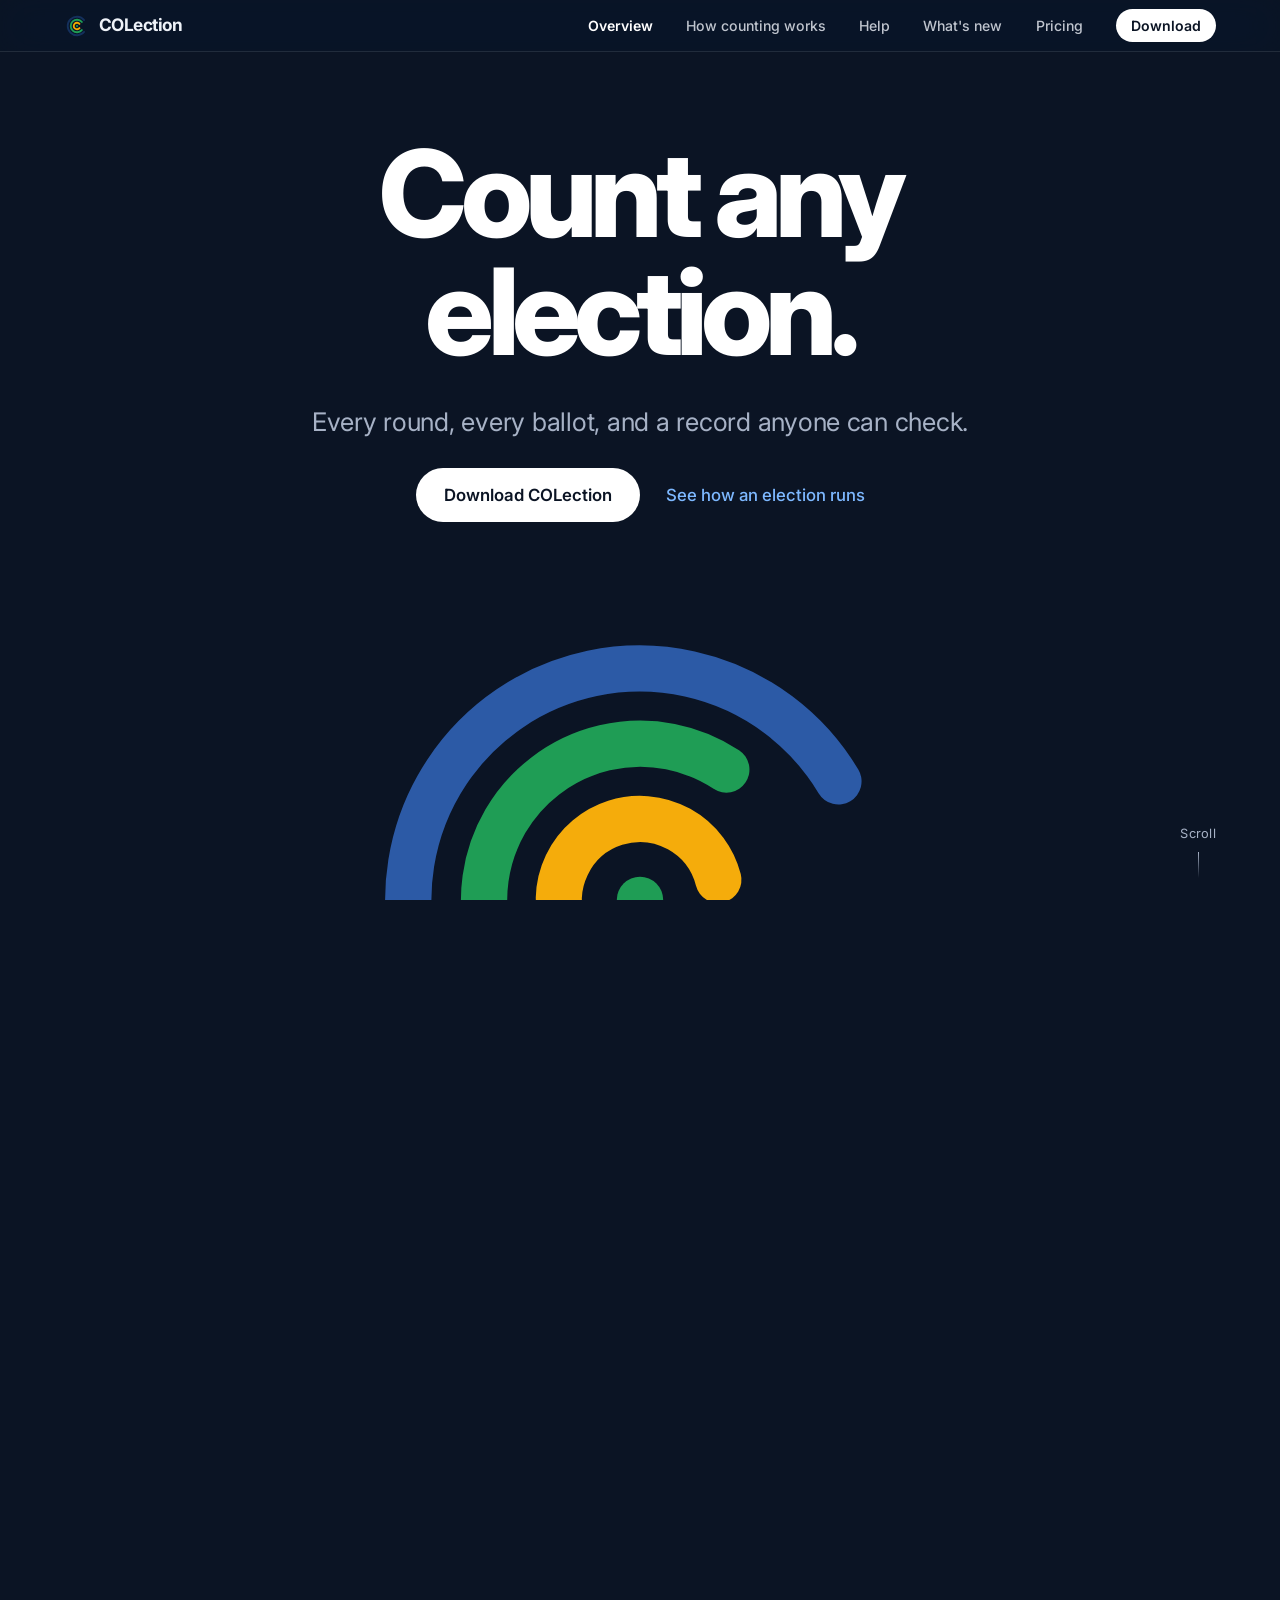
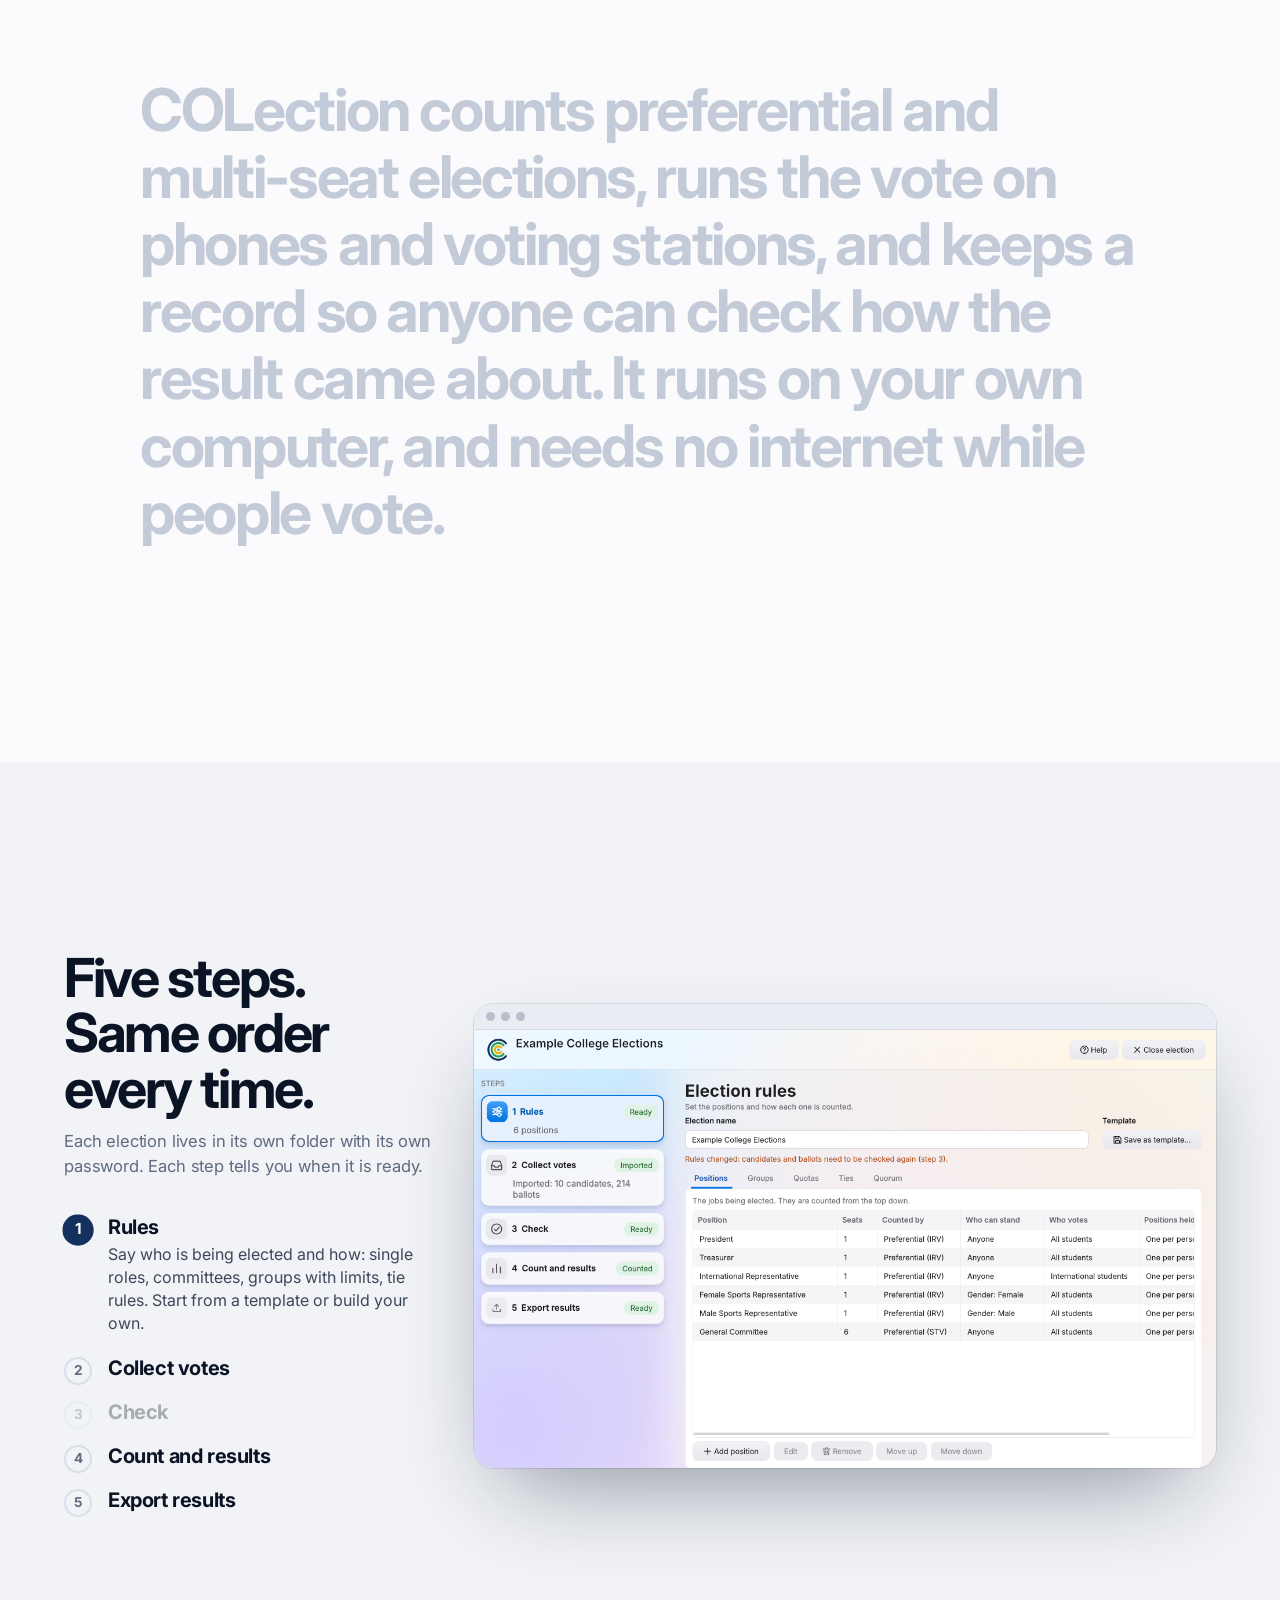
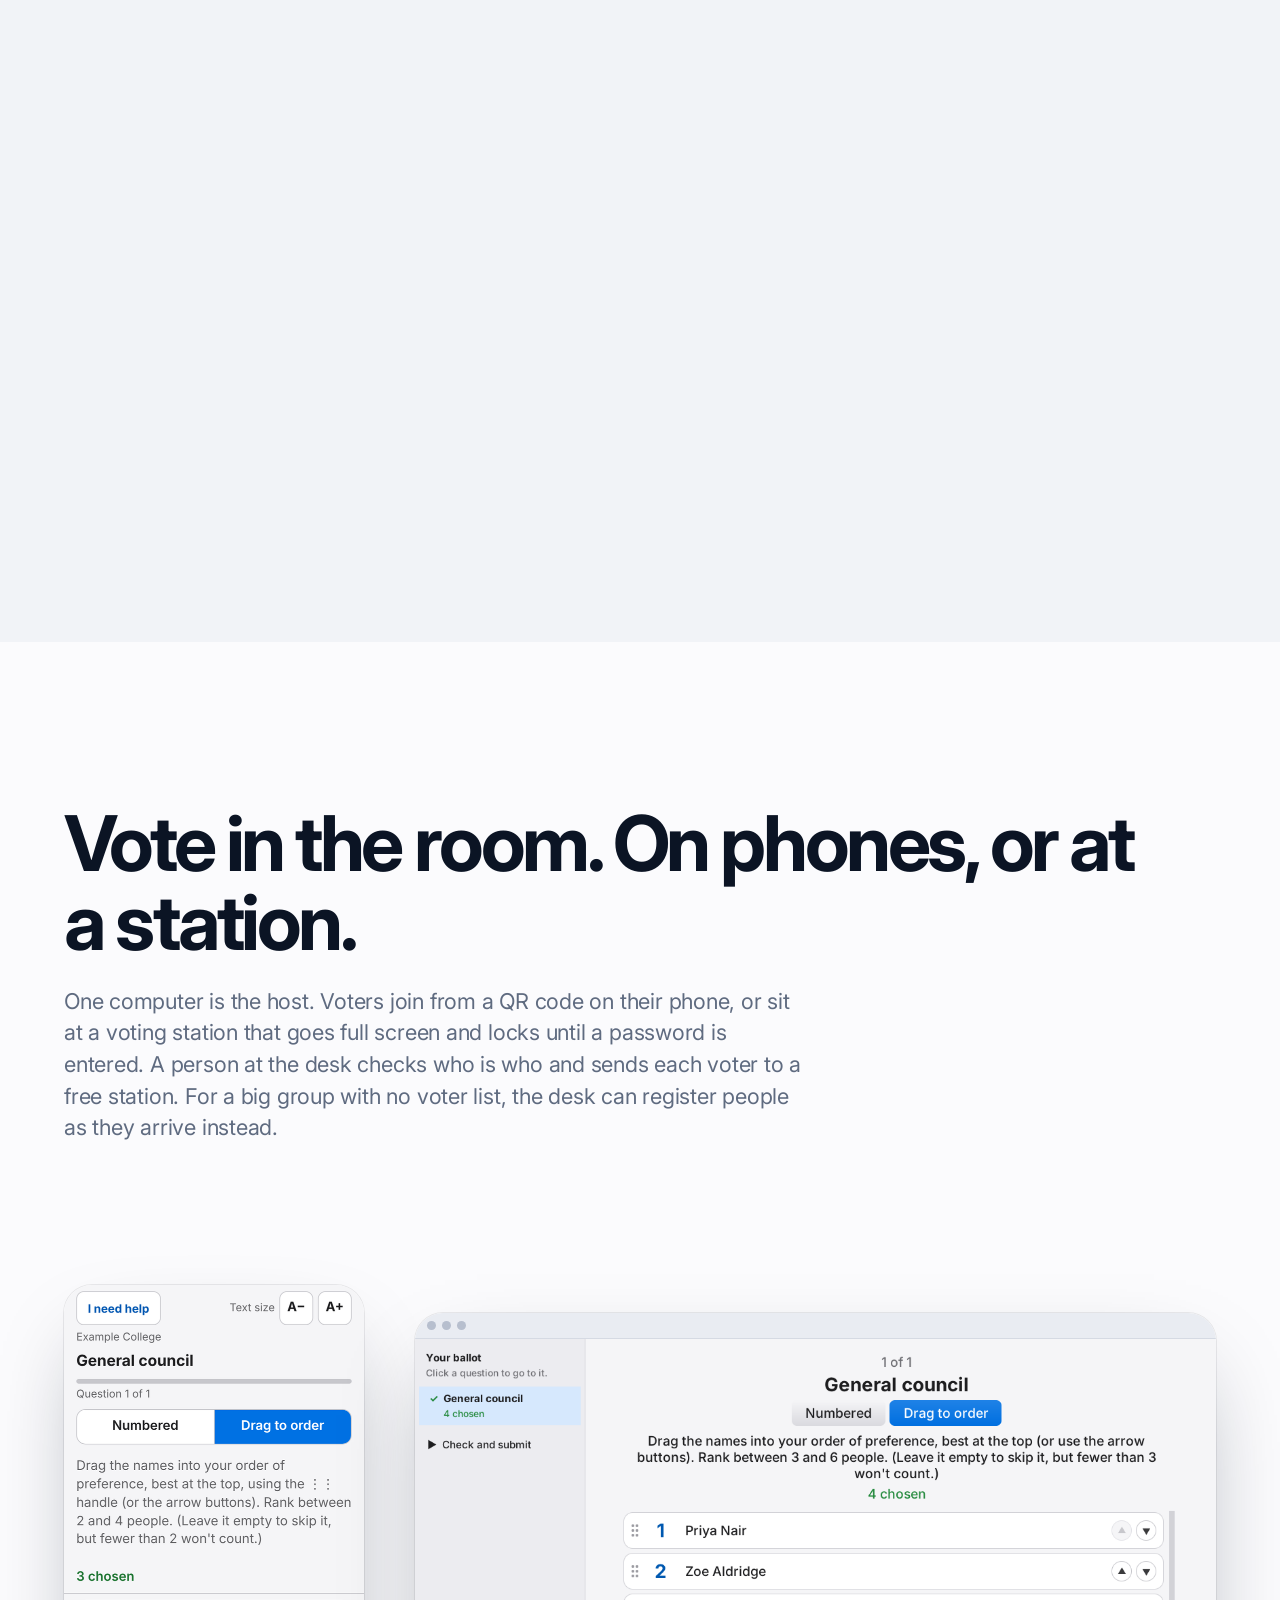
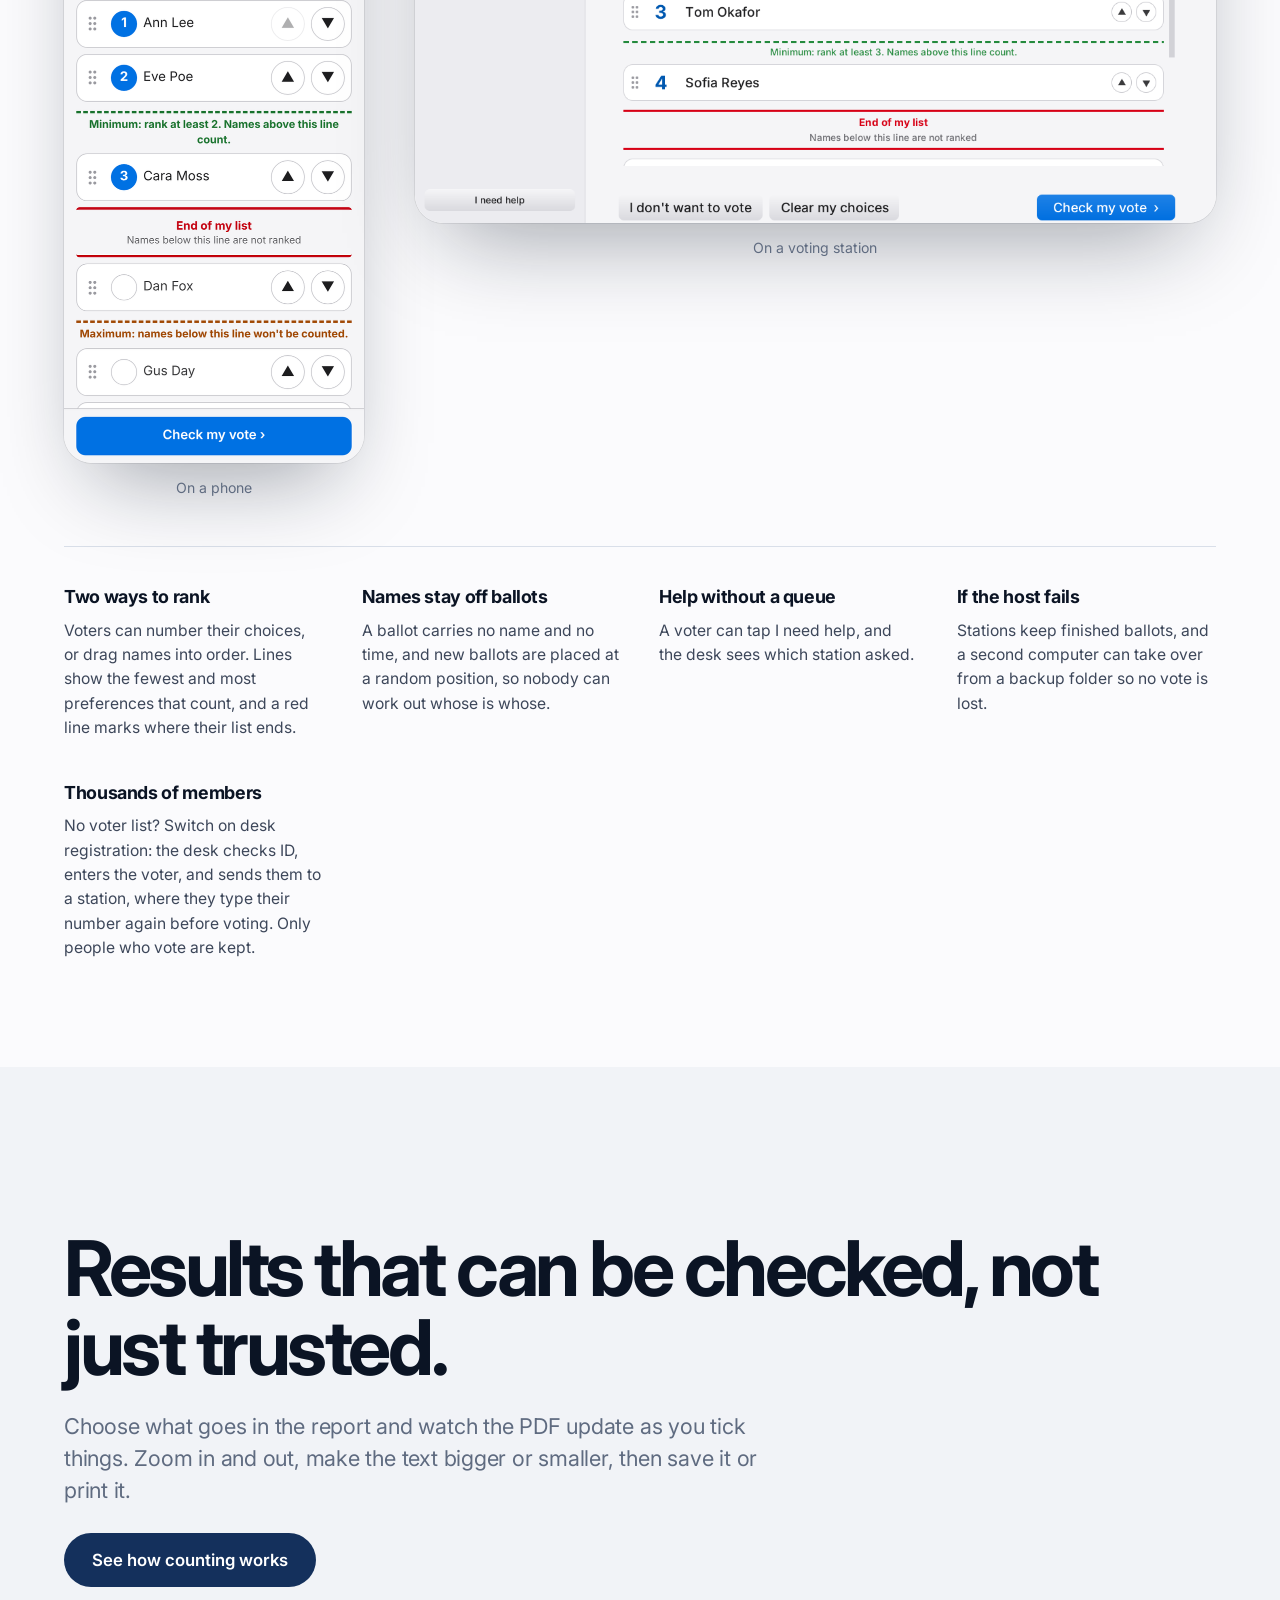
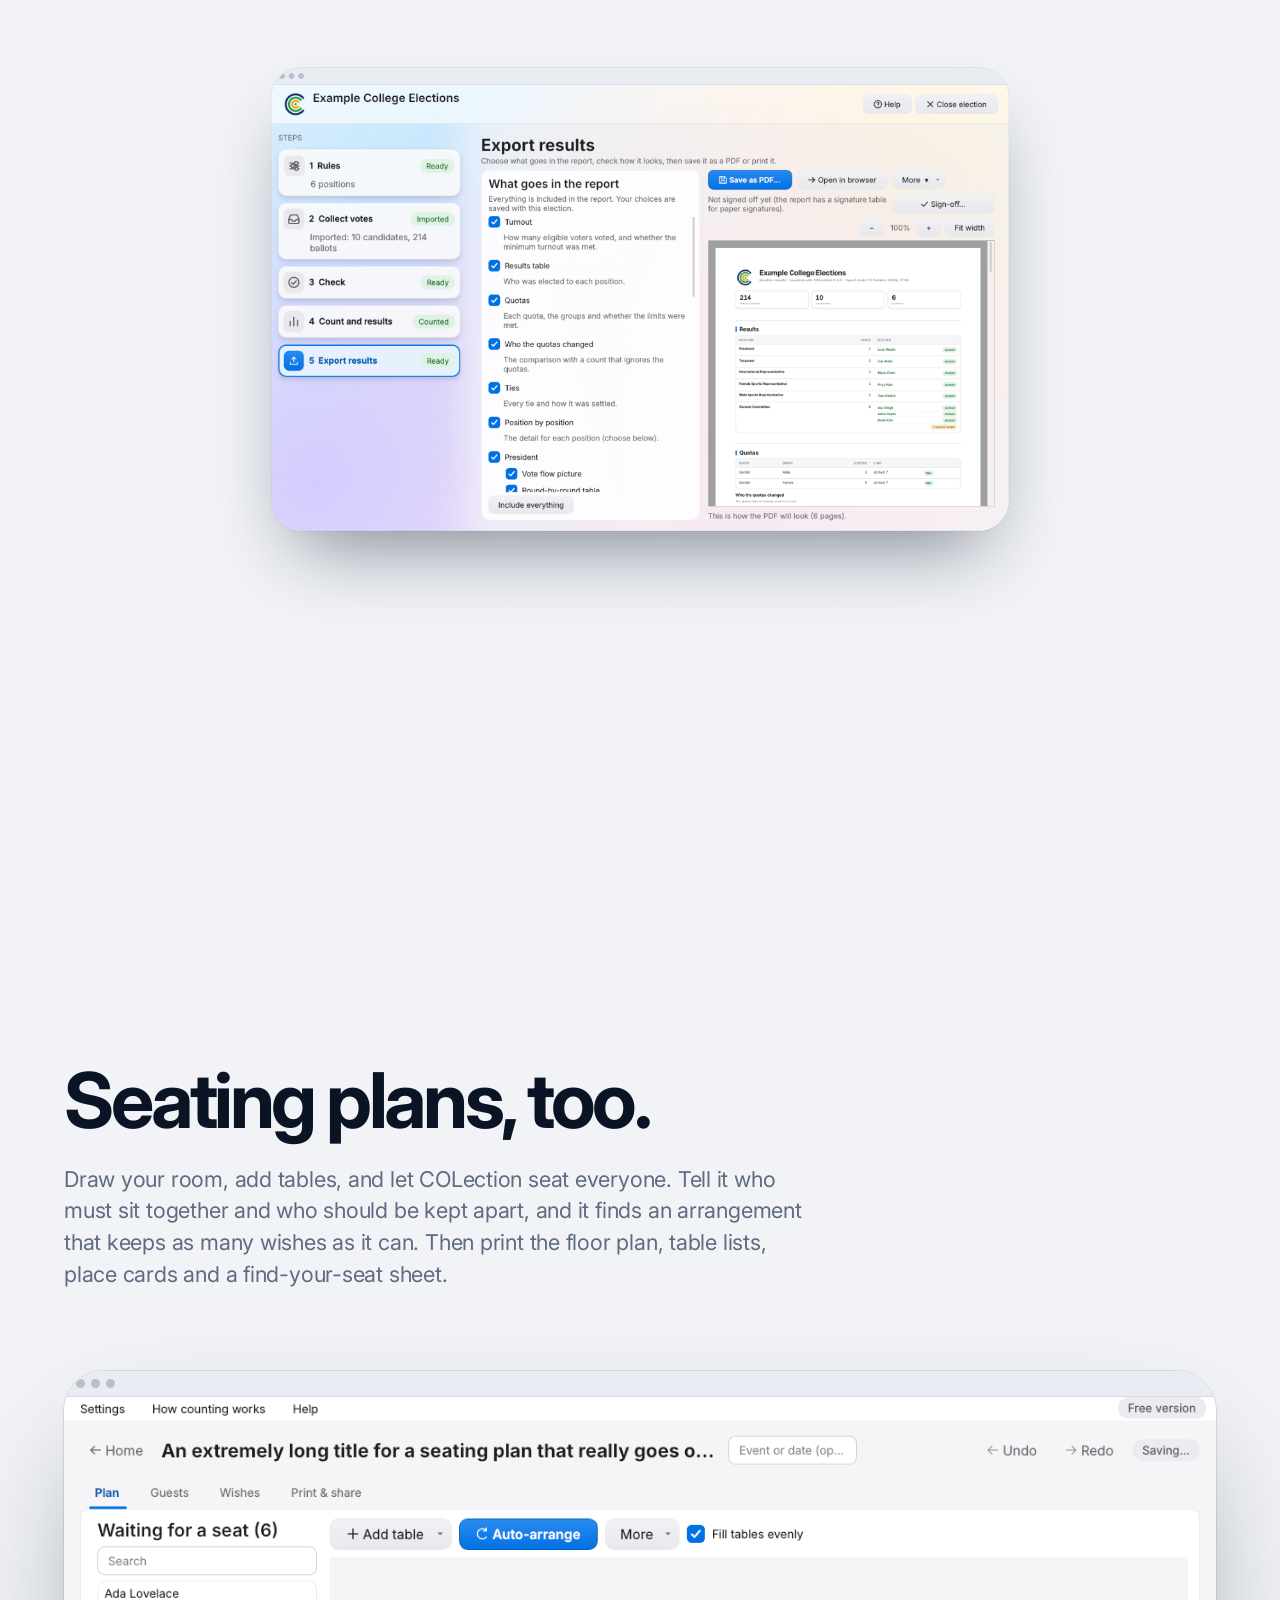
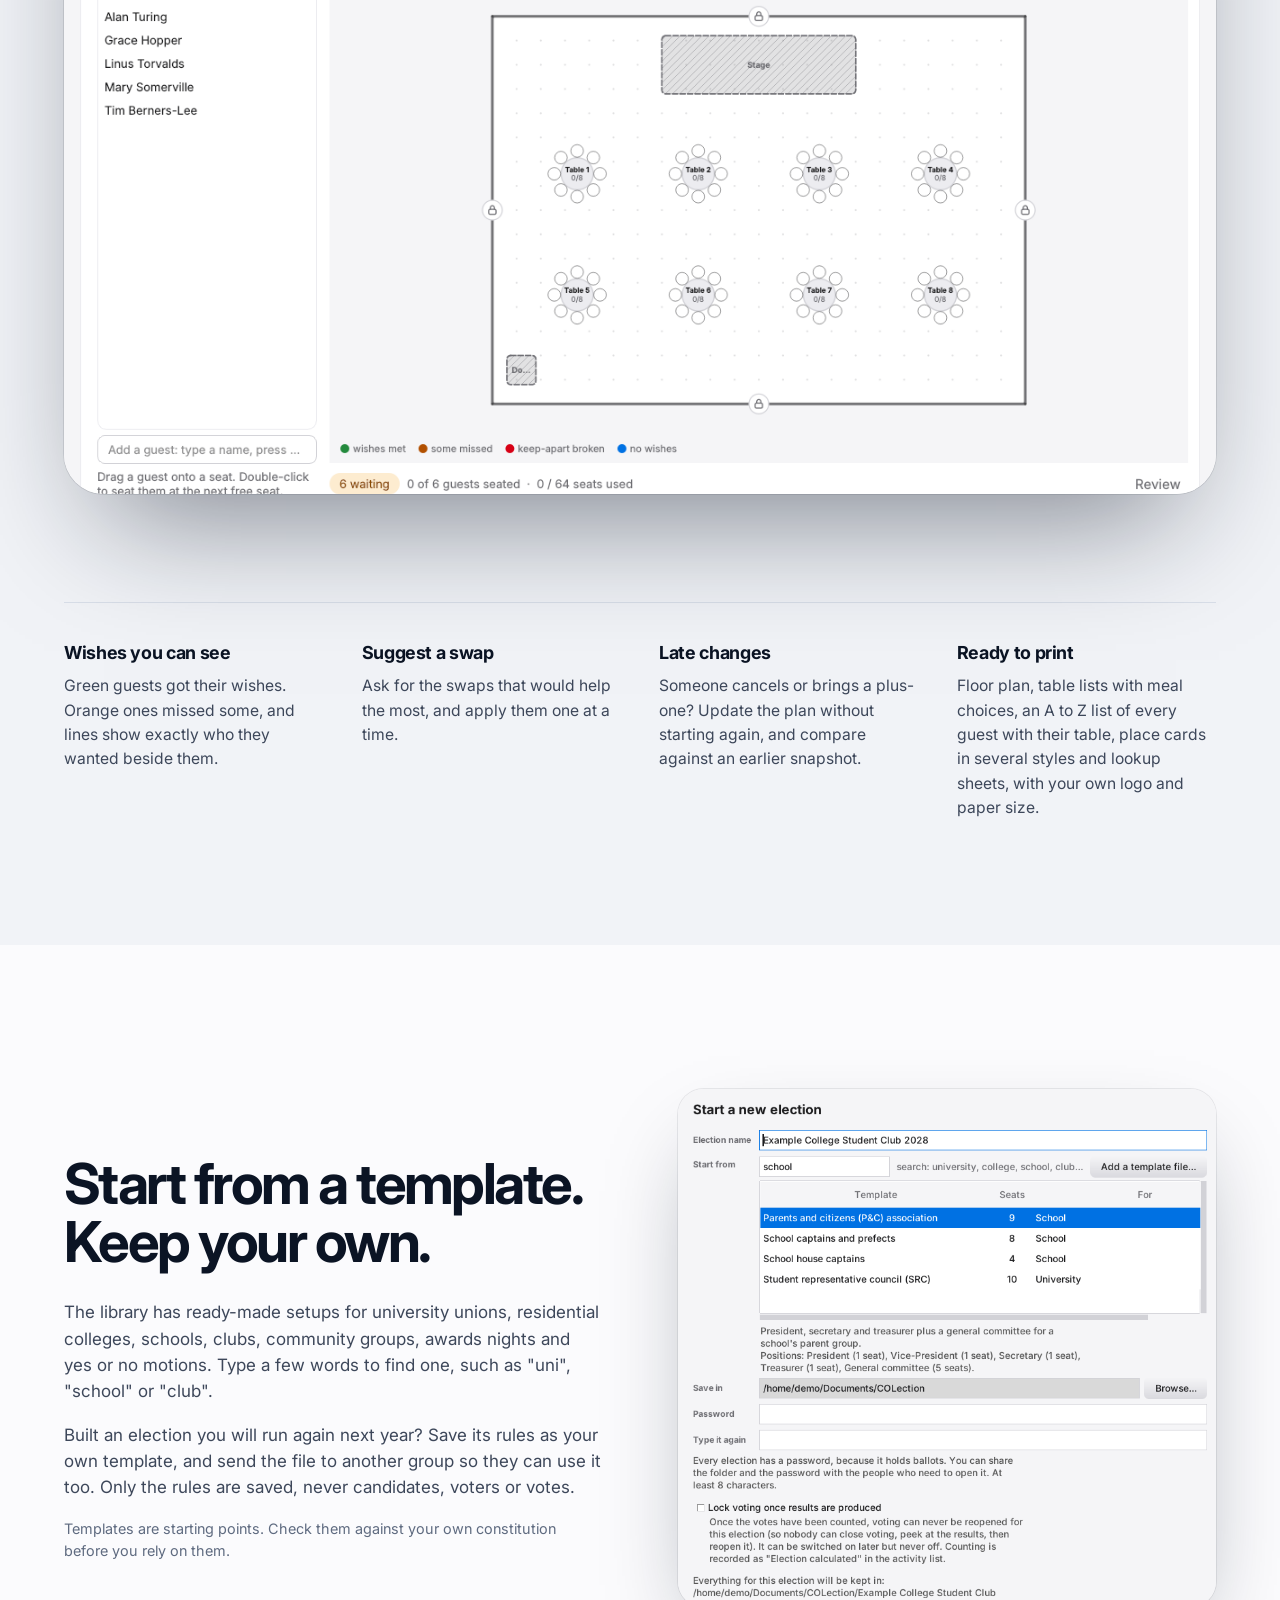
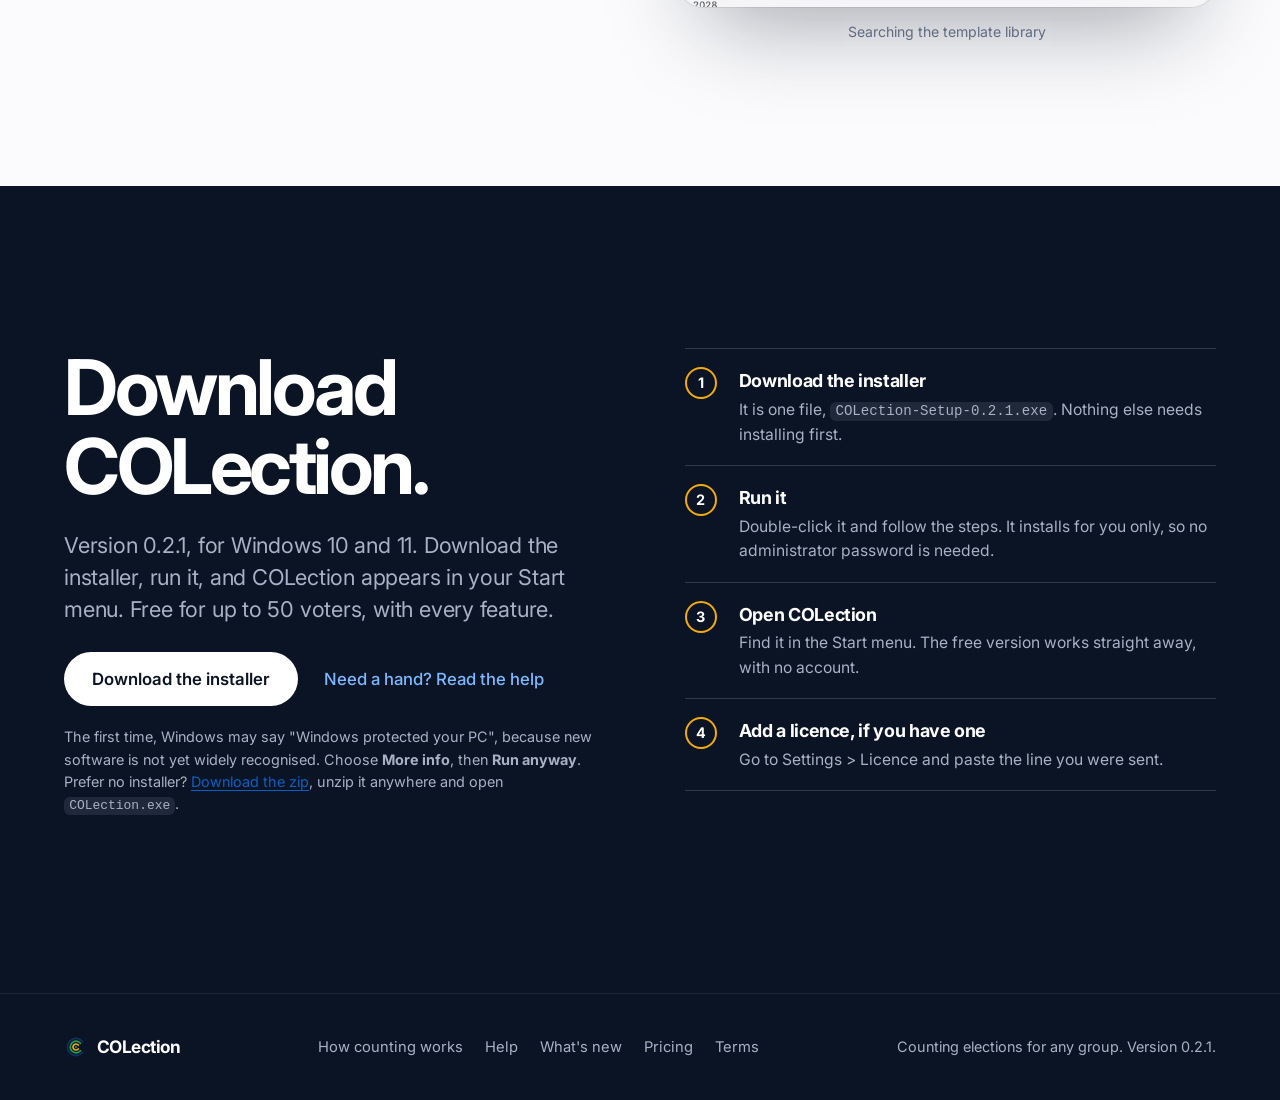
==== commit 2851bd2f: "Add files via upload" ====
--- a/index.html
+++ b/index.html
@@ -85,7 +85,7 @@
     <section class="voting" id="voting" aria-labelledby="voting-title">
       <div class="wrap">
         <h2 id="voting-title">Vote in the room. On phones, or at a station.</h2>
-        <p class="sub">One computer is the host. Voters join from a QR code on their phone, or sit at a voting station that goes full screen and locks until a password is entered. A person at the desk checks who is who and sends each voter to a free station.</p>
+        <p class="sub">One computer is the host. Voters join from a QR code on their phone, or sit at a voting station that goes full screen and locks until a password is entered. A person at the desk checks who is who and sends each voter to a free station. For a big group with no voter list, the desk can register people as they arrive instead.</p>
       </div>
       <div class="wrap voting-shots">
         <figure class="parallax phone" data-speed="-40">
@@ -102,6 +102,7 @@
         <div class="reveal"><dt>Names stay off ballots</dt><dd>A ballot carries no name and no time, and new ballots are placed at a random position, so nobody can work out whose is whose.</dd></div>
         <div class="reveal"><dt>Help without a queue</dt><dd>A voter can tap I need help, and the desk sees which station asked.</dd></div>
         <div class="reveal"><dt>If the host fails</dt><dd>Stations keep finished ballots, and a second computer can take over from a backup folder so no vote is lost.</dd></div>
+        <div class="reveal"><dt>Thousands of members</dt><dd>No voter list? Switch on desk registration: the desk checks ID, enters the voter, and sends them to a station, where they type their number again before voting. Only people who vote are kept.</dd></div>
       </dl>
     </section>
 
@@ -124,7 +125,7 @@
         <div class="reveal"><dt>Wishes you can see</dt><dd>Green guests got their wishes. Orange ones missed some, and lines show exactly who they wanted beside them.</dd></div>
         <div class="reveal"><dt>Suggest a swap</dt><dd>Ask for the swaps that would help the most, and apply them one at a time.</dd></div>
         <div class="reveal"><dt>Late changes</dt><dd>Someone cancels or brings a plus-one? Update the plan without starting again, and compare against an earlier snapshot.</dd></div>
-        <div class="reveal"><dt>Ready to print</dt><dd>Floor plan, lists with meal choices, place cards and lookup sheets, with your own logo and paper size.</dd></div>
+        <div class="reveal"><dt>Ready to print</dt><dd>Floor plan, table lists with meal choices, an A to Z list of every guest with their table, place cards in several styles and lookup sheets, with your own logo and paper size.</dd></div>
       </dl>
     </section>
 
@@ -147,30 +148,30 @@
       <div class="wrap download-grid">
         <div class="reveal">
           <h2 id="download-title">Download COLection.</h2>
-          <p class="sub">Version 0.2.0. It is a zip file: unzip it, and follow the steps beside this. A one-click Windows installer is planned.</p>
+          <p class="sub">Version 0.2.1, for Windows 10 and 11. Download the installer, run it, and COLection appears in your Start menu. Free for up to 50 voters, with every feature.</p>
           <p class="actions">
-            <!-- TODO: put your zip in the downloads folder (or change this link to your GitHub release) -->
-            <a class="btn light" href="downloads/COLection-0.2.0.zip" download>Download the zip</a>
+            <!-- TODO: put COLection-Setup-0.2.1.exe (and the zip) in the downloads folder, or change these links to your release page -->
+            <a class="btn light" href="downloads/COLection-Setup-0.2.1.exe" download>Download the installer</a>
             <a class="textlink" href="help.html">Need a hand? Read the help</a>
           </p>
-          <p class="fine">If the program is not signed, Windows may show a warning the first time. That is expected for new software.</p>
+          <p class="fine">The first time, Windows may say "Windows protected your PC", because new software is not yet widely recognised. Choose <strong>More info</strong>, then <strong>Run anyway</strong>. Prefer no installer? <a href="downloads/COLection-0.2.1.zip" download>Download the zip</a>, unzip it anywhere and open <code>COLection.exe</code>.</p>
         </div>
         <ol class="install reveal">
           <li>
-            <strong>Install Python 3.12 or newer</strong>
-            <span>From python.org. On the first screen of the installer, tick "Add python.exe to PATH".</span>
+            <strong>Download the installer</strong>
+            <span>It is one file, <code>COLection-Setup-0.2.1.exe</code>. Nothing else needs installing first.</span>
           </li>
           <li>
-            <strong>Unzip the folder</strong>
-            <span>Anywhere you like, for example your Documents folder.</span>
+            <strong>Run it</strong>
+            <span>Double-click it and follow the steps. It installs for you only, so no administrator password is needed.</span>
           </li>
           <li>
-            <strong>Install the parts it needs, once</strong>
-            <span>Open the folder, type <code>cmd</code> in the address bar, press Enter, then run <code>py -m pip install -r requirements.txt</code>.</span>
+            <strong>Open COLection</strong>
+            <span>Find it in the Start menu. The free version works straight away, with no account.</span>
           </li>
           <li>
-            <strong>Start it</strong>
-            <span>In the same window, run <code>py main.py</code>.</span>
+            <strong>Add a licence, if you have one</strong>
+            <span>Go to Settings &gt; Licence and paste the line you were sent.</span>
           </li>
         </ol>
       </div>
@@ -190,7 +191,7 @@
         <a href="pricing.html">Pricing</a>
         <a href="terms.html">Terms</a>
       </nav>
-      <p>Counting elections for any group. Version 0.2.0.</p>
+      <p>Counting elections for any group. Version 0.2.1.</p>
     </div>
   </footer>
   <script src="js/site.js"></script>
--- a/css/style.css
+++ b/css/style.css
@@ -190,7 +190,7 @@
 .parallax > img, .parallax .win { width: 100%; border-radius: 28px; box-shadow: 0 40px 90px -30px rgba(11, 20, 36, .4), 0 0 0 1px rgba(11, 20, 36, .08); }
 .parallax.phone { max-width: 320px; margin-inline: auto; }
 figcaption { margin-top: 14px; font-size: .88rem; color: var(--mute); text-align: center; }
-.facts { display: grid; grid-template-columns: repeat(4, minmax(0, 1fr)); gap: clamp(24px, 3vw, 44px); margin-top: clamp(70px, 12vh, 140px); padding-top: 36px; border-top: 1px solid var(--rule); }
+.facts { display: grid; grid-template-columns: repeat(auto-fit, minmax(210px, 1fr)); gap: clamp(24px, 3vw, 44px); margin-top: clamp(70px, 12vh, 140px); padding-top: 36px; border-top: 1px solid var(--rule); }
 .facts dt { font-weight: 700; color: var(--ink); font-size: 1.12rem; letter-spacing: -.02em; margin-bottom: 8px; }
 .facts dd { margin: 0; font-size: .98rem; color: var(--body); }
 
@@ -423,3 +423,25 @@
   .field.two { grid-template-columns: 1fr; }
   .voters-row { grid-template-columns: 6.5em 1fr; }
 }
+
+/* ---- Help page: video guides (js/tutorials.js draws the cards from js/tutorials-data.js) ---- */
+.videos { padding: clamp(70px, 12vh, 130px) 0; background: var(--fog); border-top: 1px solid var(--rule); border-bottom: 1px solid var(--rule); }
+.tutorials { display: grid; grid-template-columns: repeat(3, minmax(0, 1fr)); gap: clamp(22px, 3vw, 40px); margin-top: clamp(30px, 6vh, 60px); }
+.tutorials > p { grid-column: 1 / -1; }
+.tut { display: flex; flex-direction: column; background: var(--paper); border: 1px solid var(--rule); border-radius: 18px; overflow: hidden; }
+.tut-media { position: relative; aspect-ratio: 16 / 9; background: var(--night); display: grid; place-items: center; }
+.tut-media iframe, .tut-media video { position: absolute; inset: 0; width: 100%; height: 100%; border: 0; background: #000; }
+.tut-media.soon { background: repeating-linear-gradient(135deg, var(--fog), var(--fog) 14px, var(--paper) 14px, var(--paper) 28px); }
+.tut-media.soon svg { width: 44px; height: 44px; fill: none; stroke: var(--mute); stroke-width: 1.5; stroke-linejoin: round; opacity: .7; }
+.tut-badge { position: absolute; left: 12px; bottom: 12px; font-size: .78rem; font-weight: 600; letter-spacing: .02em; color: var(--amber-text); background: var(--paper); border: 1px solid var(--rule); padding: 4px 12px; border-radius: 999px; }
+.tut-play { all: unset; box-sizing: border-box; cursor: pointer; width: 100%; height: 100%; display: grid; place-items: center; align-content: center; gap: 8px; color: #fff; background: linear-gradient(135deg, var(--navy), var(--night)); }
+.tut-play svg { width: 58px; height: 58px; fill: #fff; transition: transform .3s var(--ease); }
+.tut-play:hover svg { transform: scale(1.12); }
+.tut-play:focus-visible { outline: 3px solid var(--sky); outline-offset: -6px; }
+.tut-play-label { font-weight: 600; font-size: .95rem; }
+.tut-body { padding: 20px 22px 24px; }
+.tut-body h3 { font-size: 1.15rem; margin-bottom: 8px; }
+.tut-body p { margin: 0 0 8px; font-size: .97rem; color: var(--body); }
+.tut-body .tut-meta { margin: 12px 0 0; font-size: .85rem; color: var(--mute); }
+@media (max-width: 960px) { .tutorials { grid-template-columns: repeat(2, minmax(0, 1fr)); } }
+@media (max-width: 600px) { .tutorials { grid-template-columns: 1fr; } }
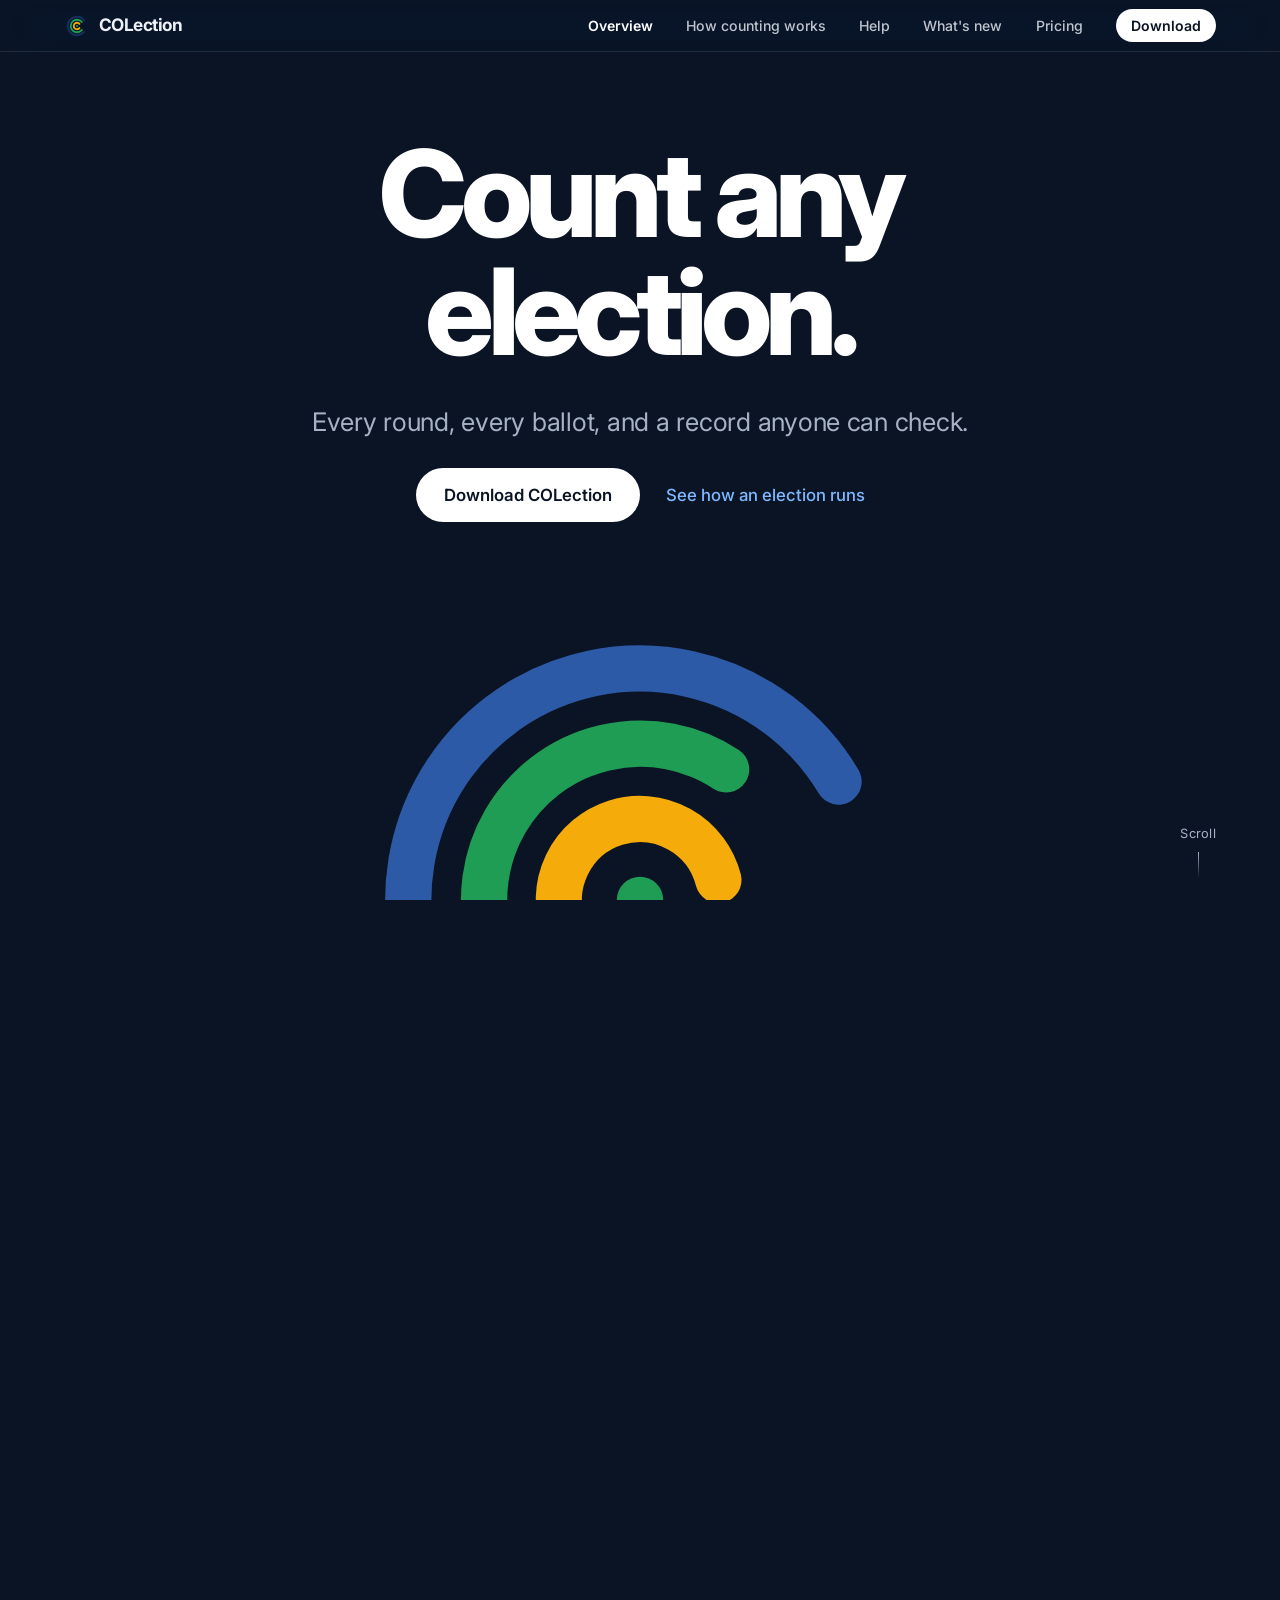
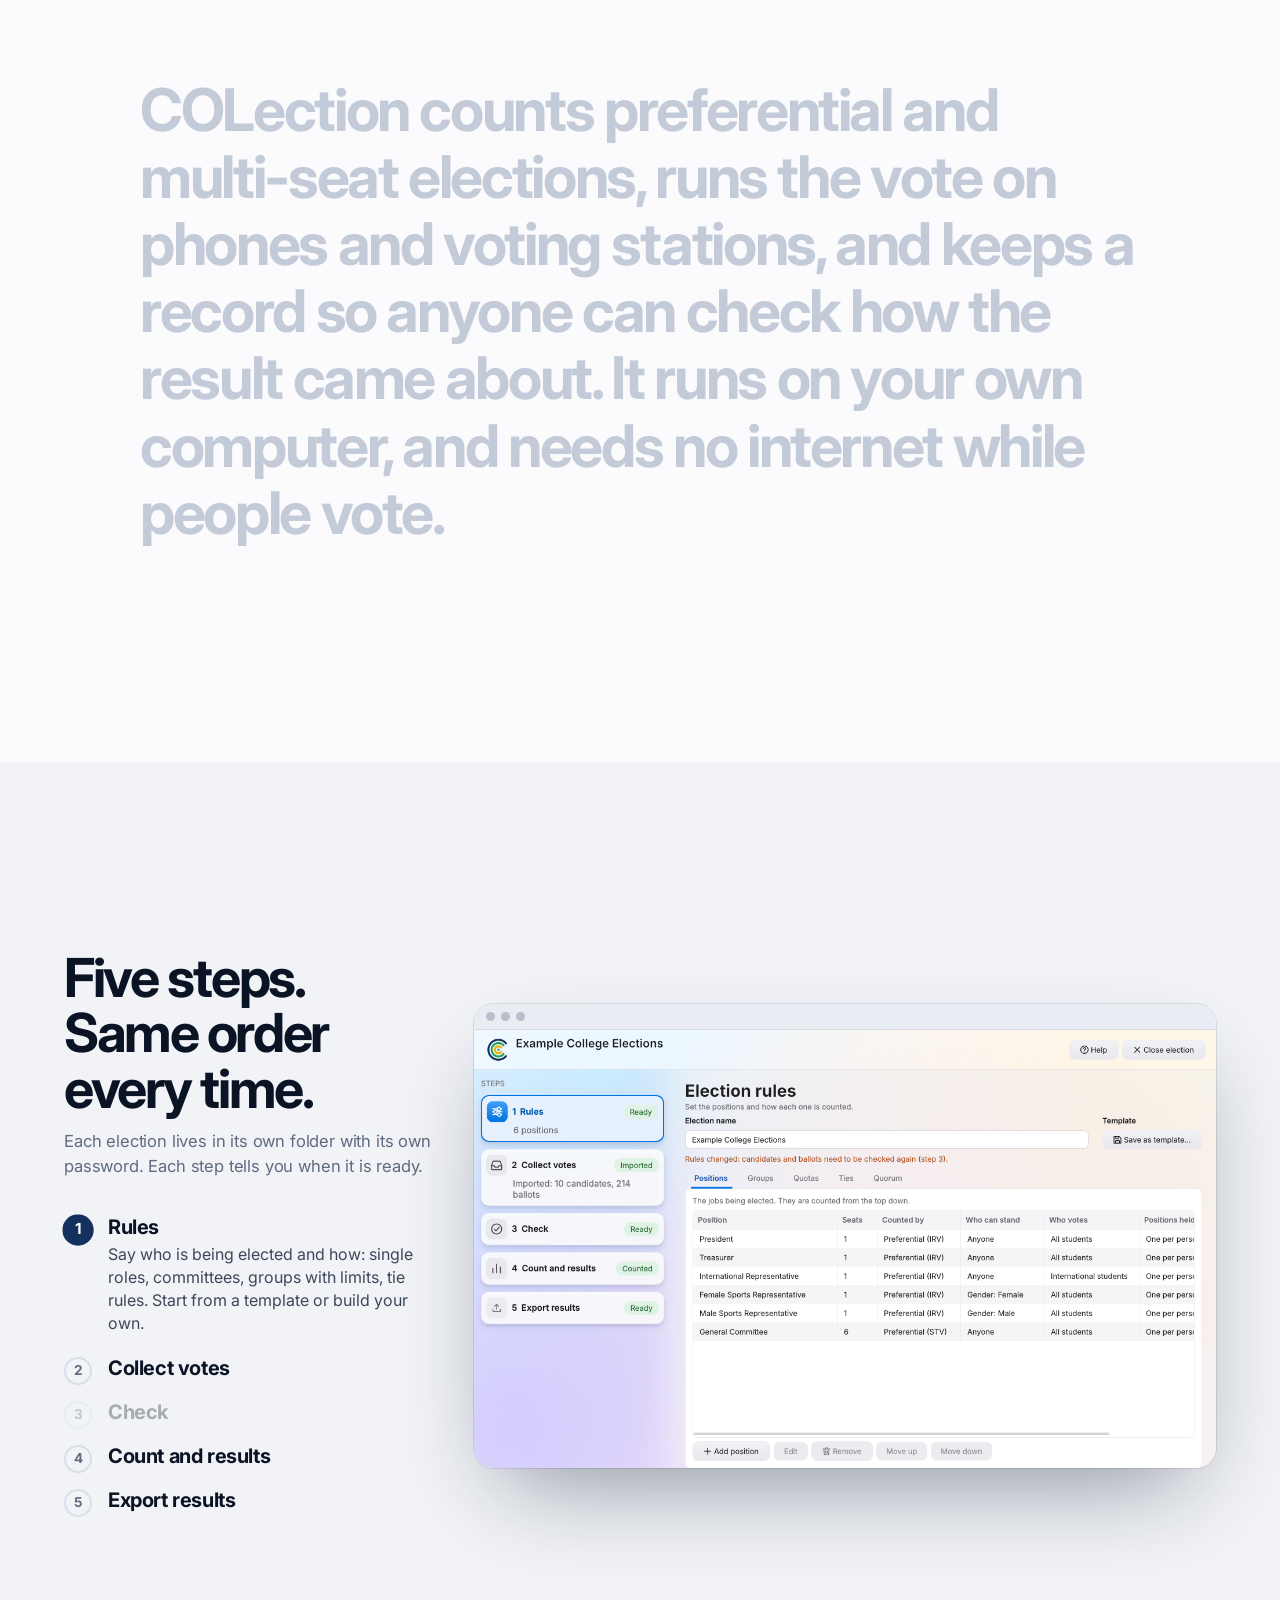
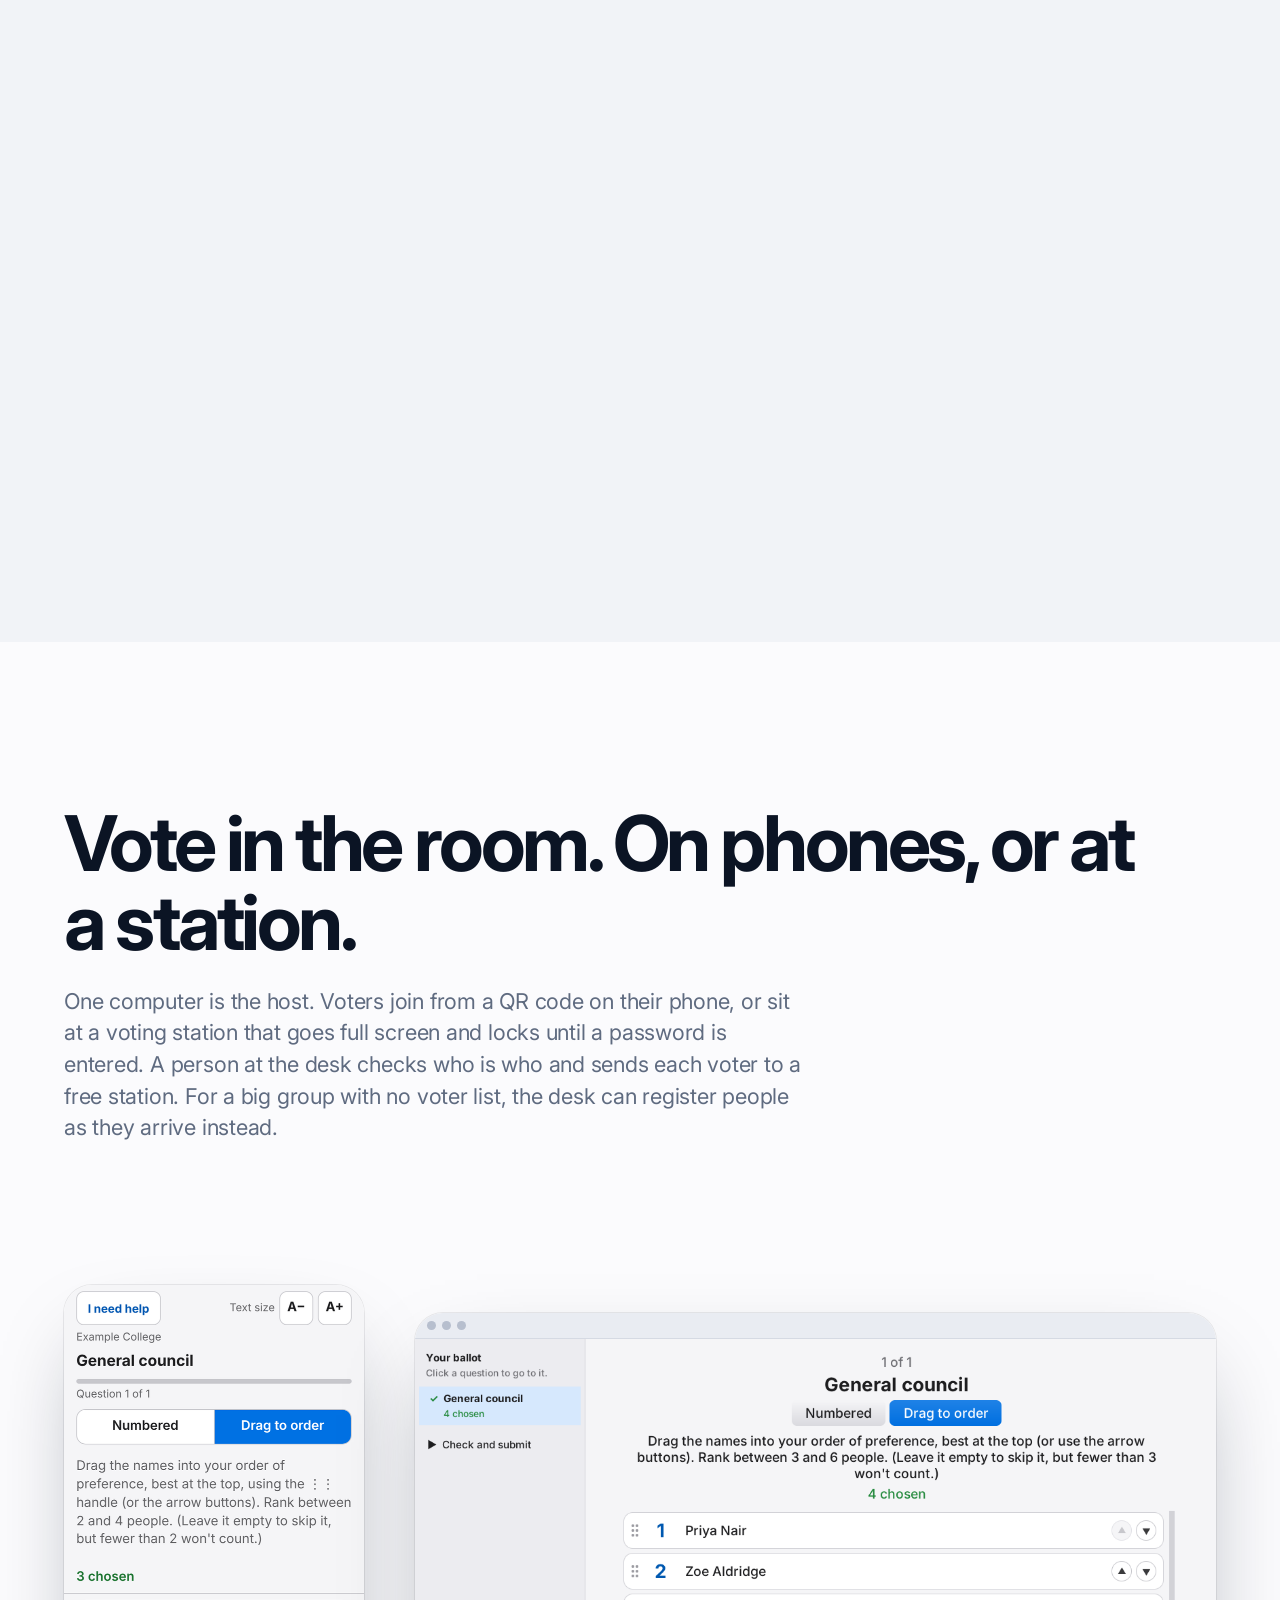
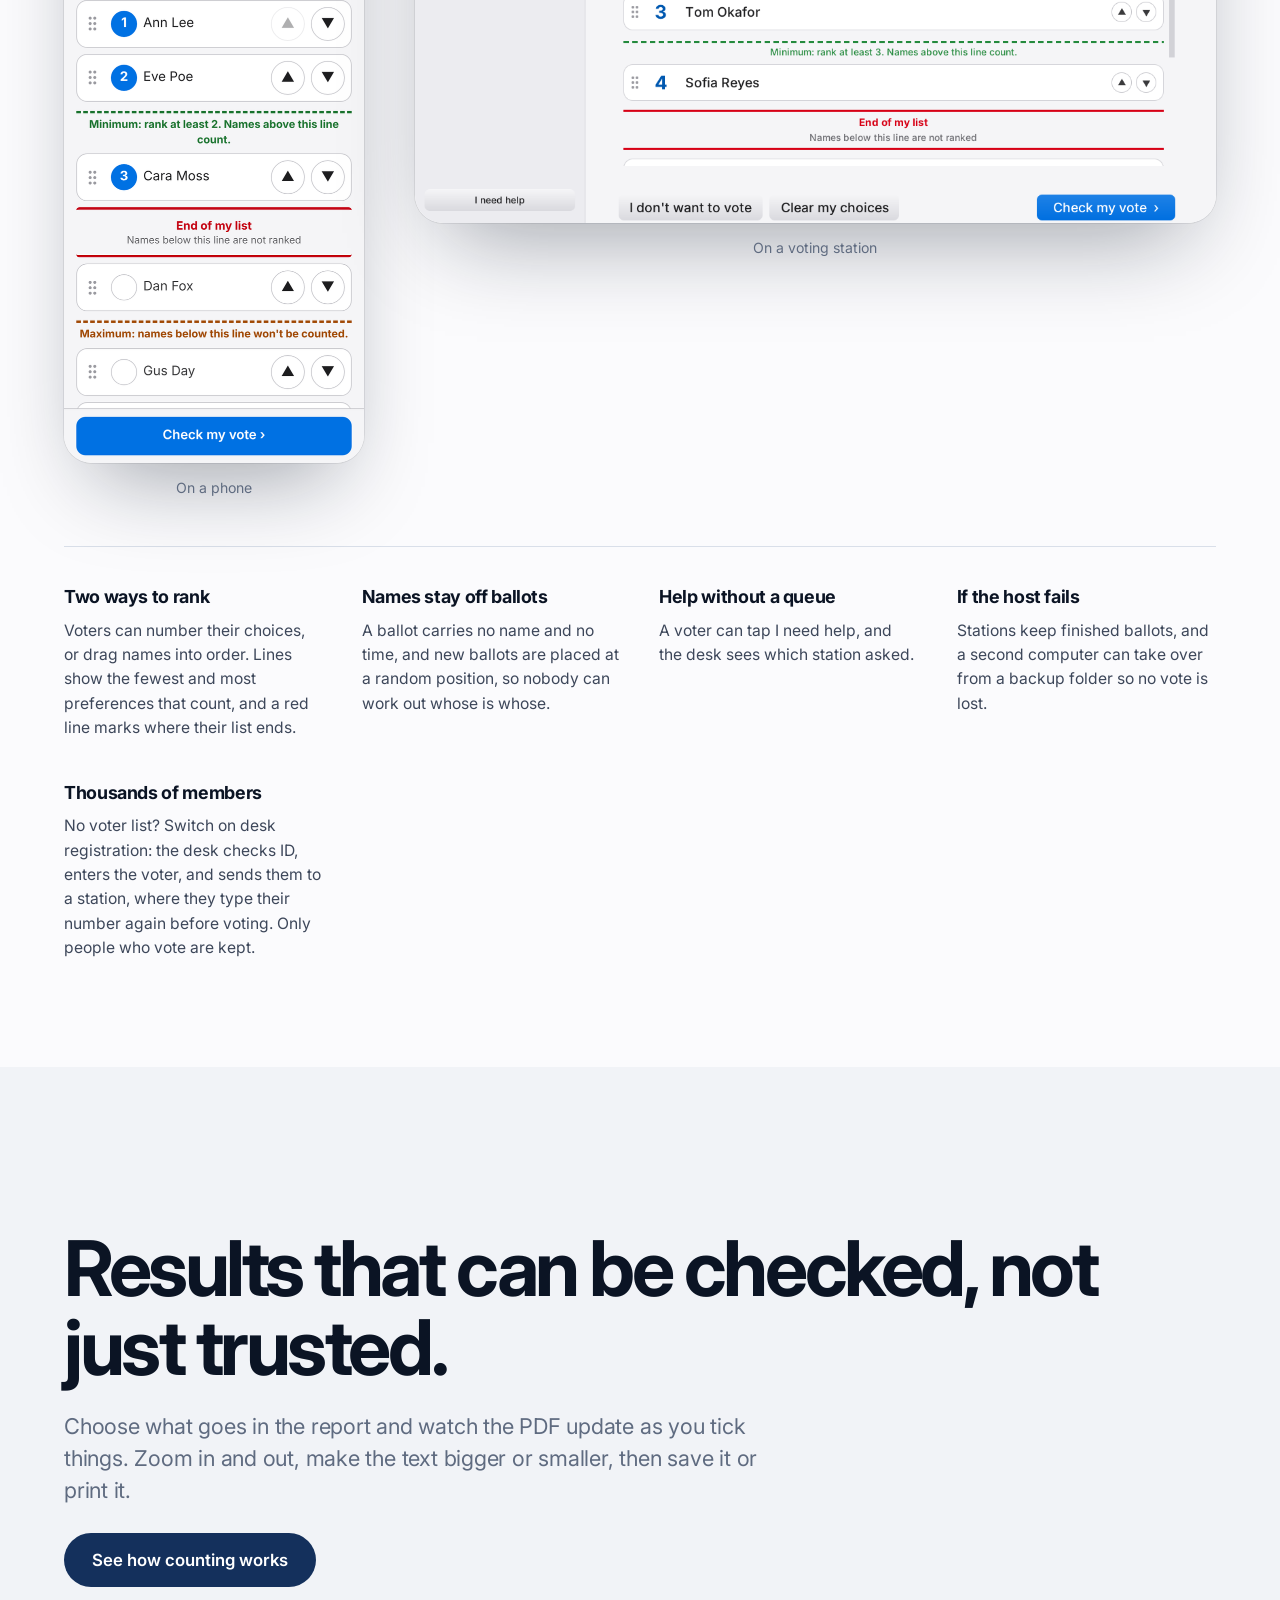
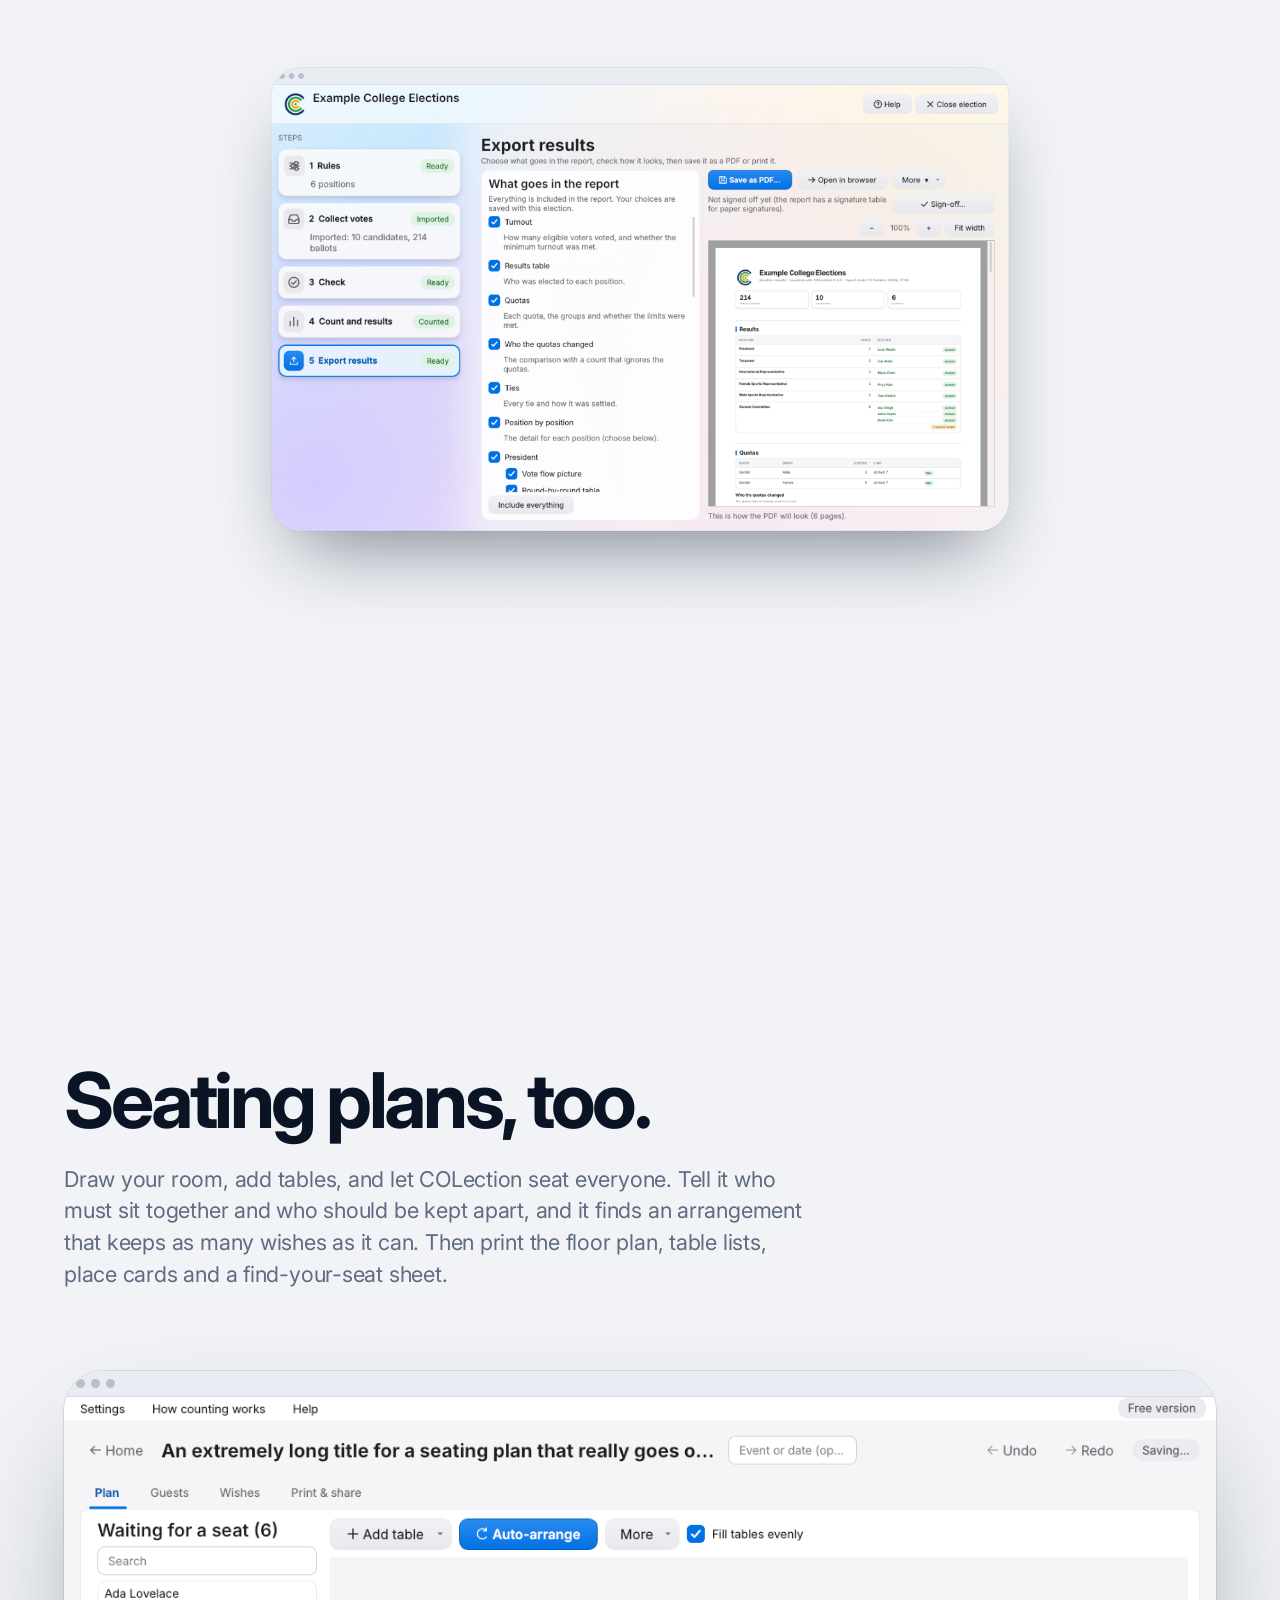
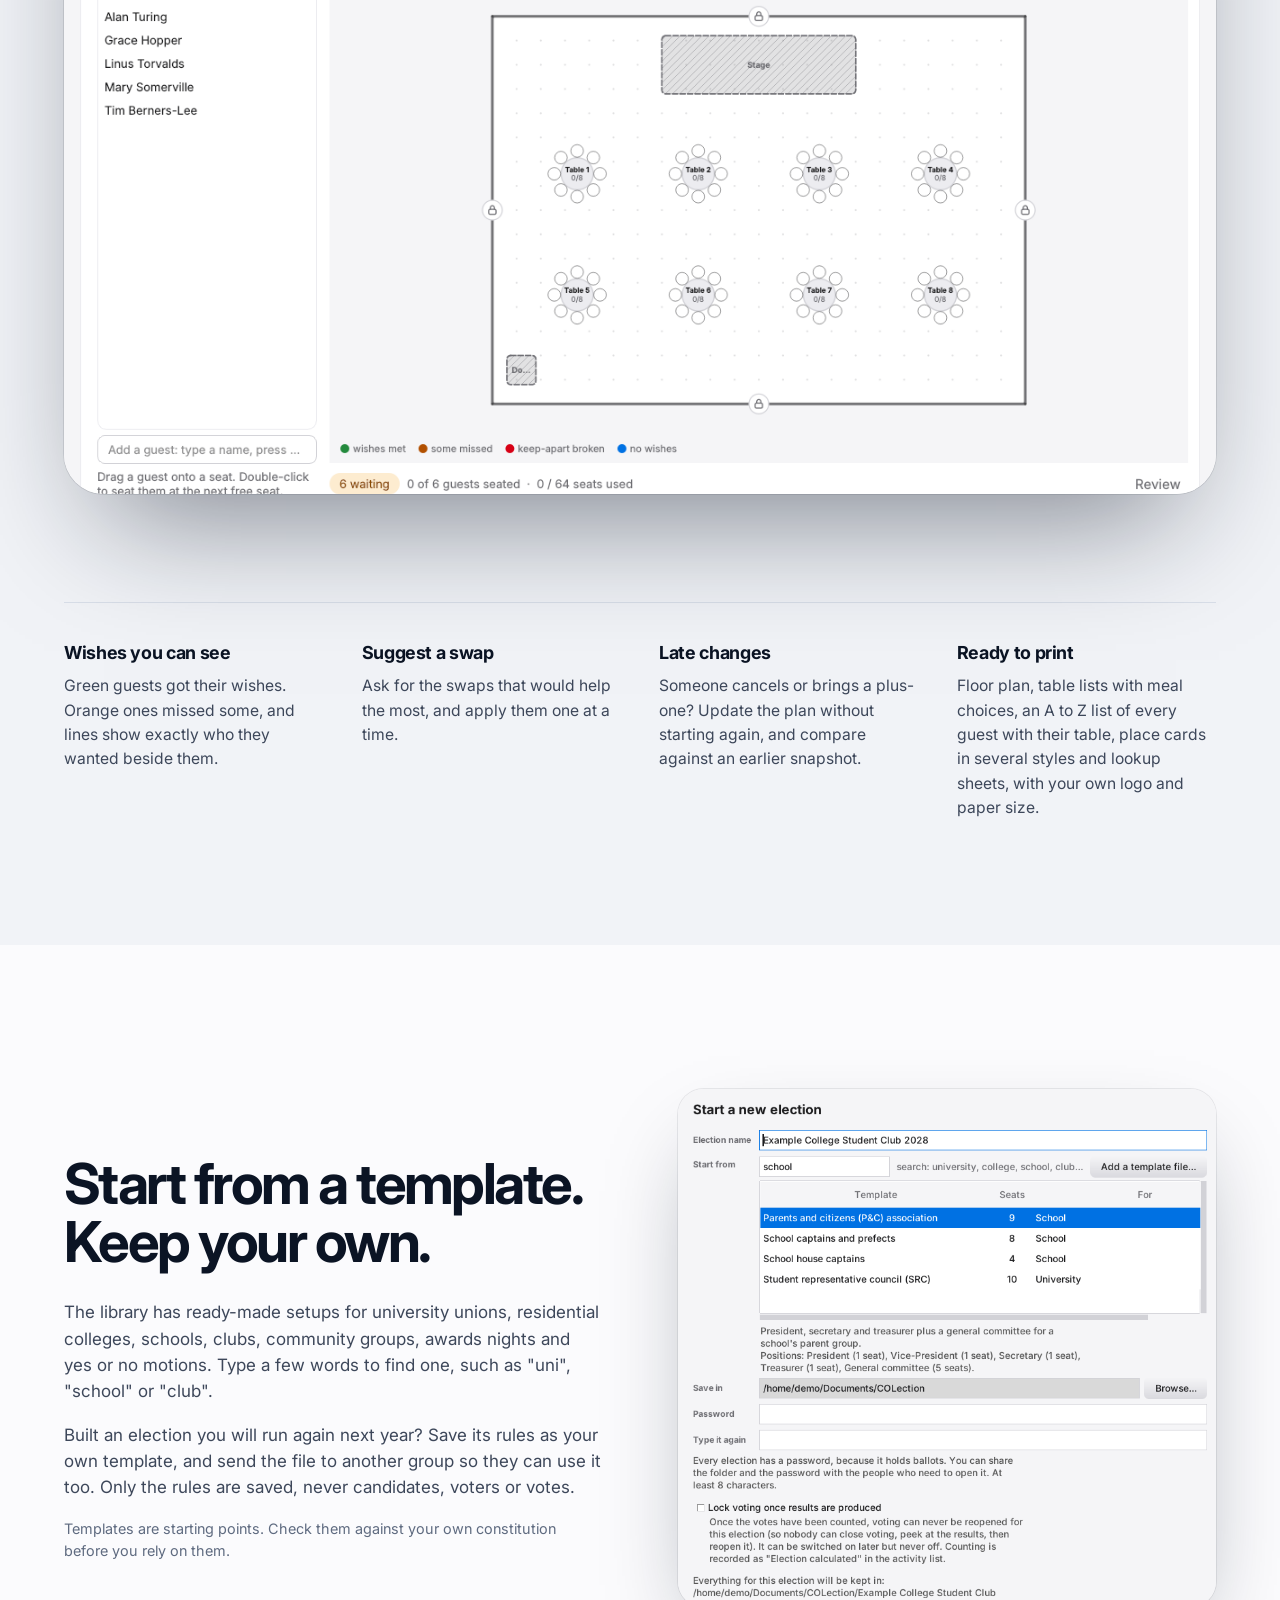
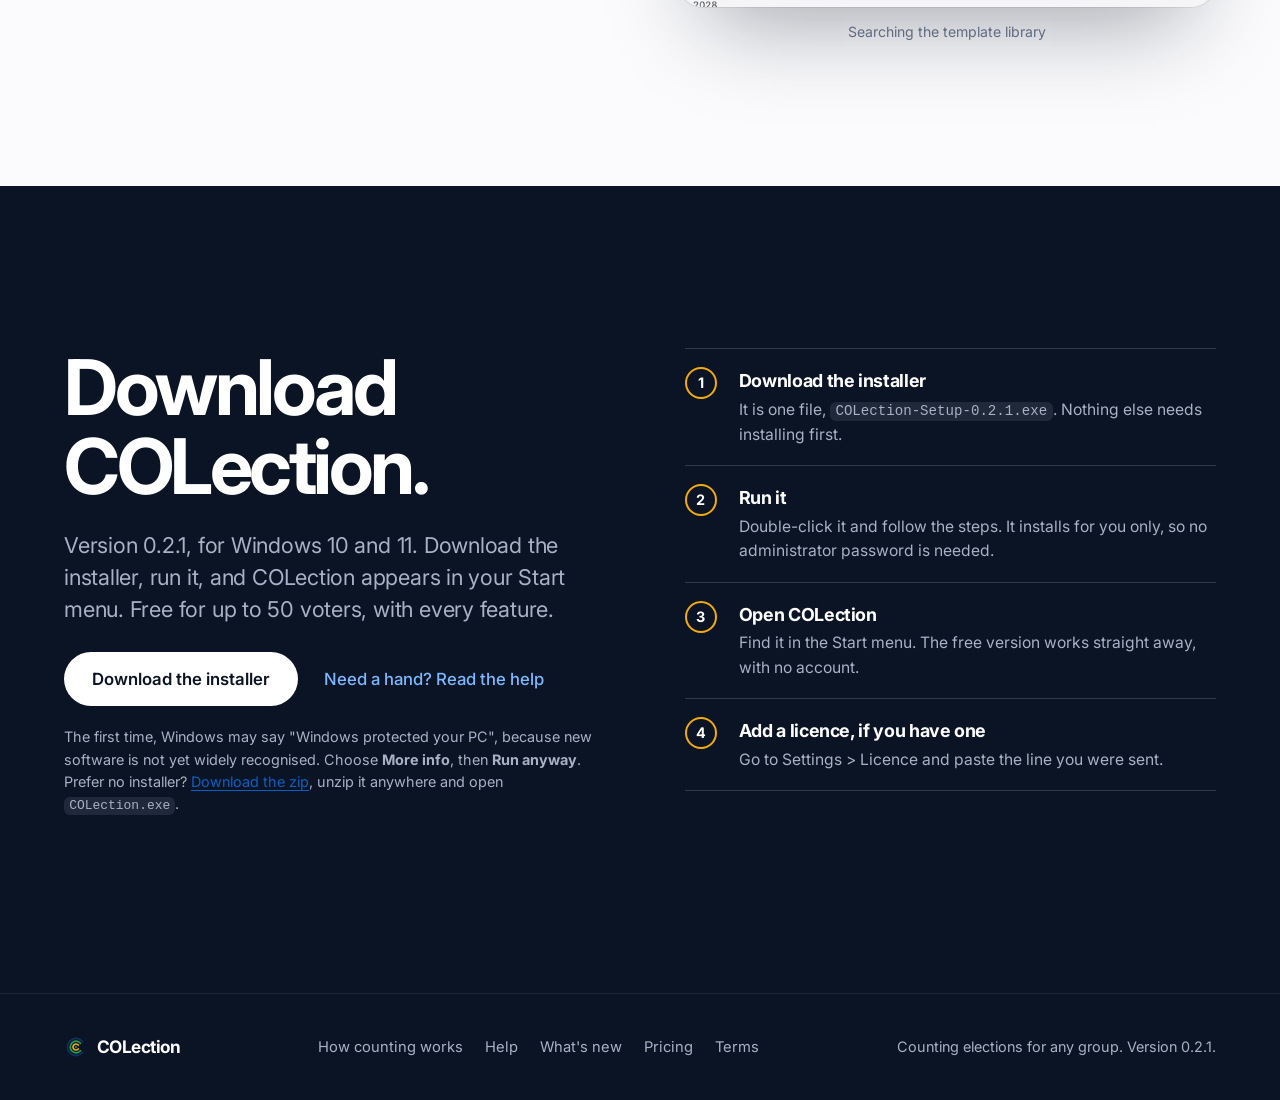
==== commit efb2d06a: "Add files via upload" ====
--- a/index.html
+++ b/index.html
@@ -150,11 +150,11 @@
           <h2 id="download-title">Download COLection.</h2>
           <p class="sub">Version 0.2.1, for Windows 10 and 11. Download the installer, run it, and COLection appears in your Start menu. Free for up to 50 voters, with every feature.</p>
           <p class="actions">
-            <!-- TODO: put COLection-Setup-0.2.1.exe (and the zip) in the downloads folder, or change these links to your release page -->
-            <a class="btn light" href="downloads/COLection-Setup-0.2.1.exe" download>Download the installer</a>
+            <!-- Download links point at the GitHub release v0.2.1. For a new version, upload to a new release (tag v0.2.1, v0.2.2 and so on) and change the version in these links. -->
+            <a class="btn light" href="https://github.com/angusdillon1/COLection/releases/download/v0.2.1/COLection-Setup-0.2.1.exe">Download the installer</a>
             <a class="textlink" href="help.html">Need a hand? Read the help</a>
           </p>
-          <p class="fine">The first time, Windows may say "Windows protected your PC", because new software is not yet widely recognised. Choose <strong>More info</strong>, then <strong>Run anyway</strong>. Prefer no installer? <a href="downloads/COLection-0.2.1.zip" download>Download the zip</a>, unzip it anywhere and open <code>COLection.exe</code>.</p>
+          <p class="fine">The first time, Windows may say "Windows protected your PC", because new software is not yet widely recognised. Choose <strong>More info</strong>, then <strong>Run anyway</strong>. Prefer no installer? <a href="https://github.com/angusdillon1/COLection/releases/download/v0.2.1/COLection-0.2.1.zip">Download the zip</a>, unzip it anywhere and open <code>COLection.exe</code>.</p>
         </div>
         <ol class="install reveal">
           <li>
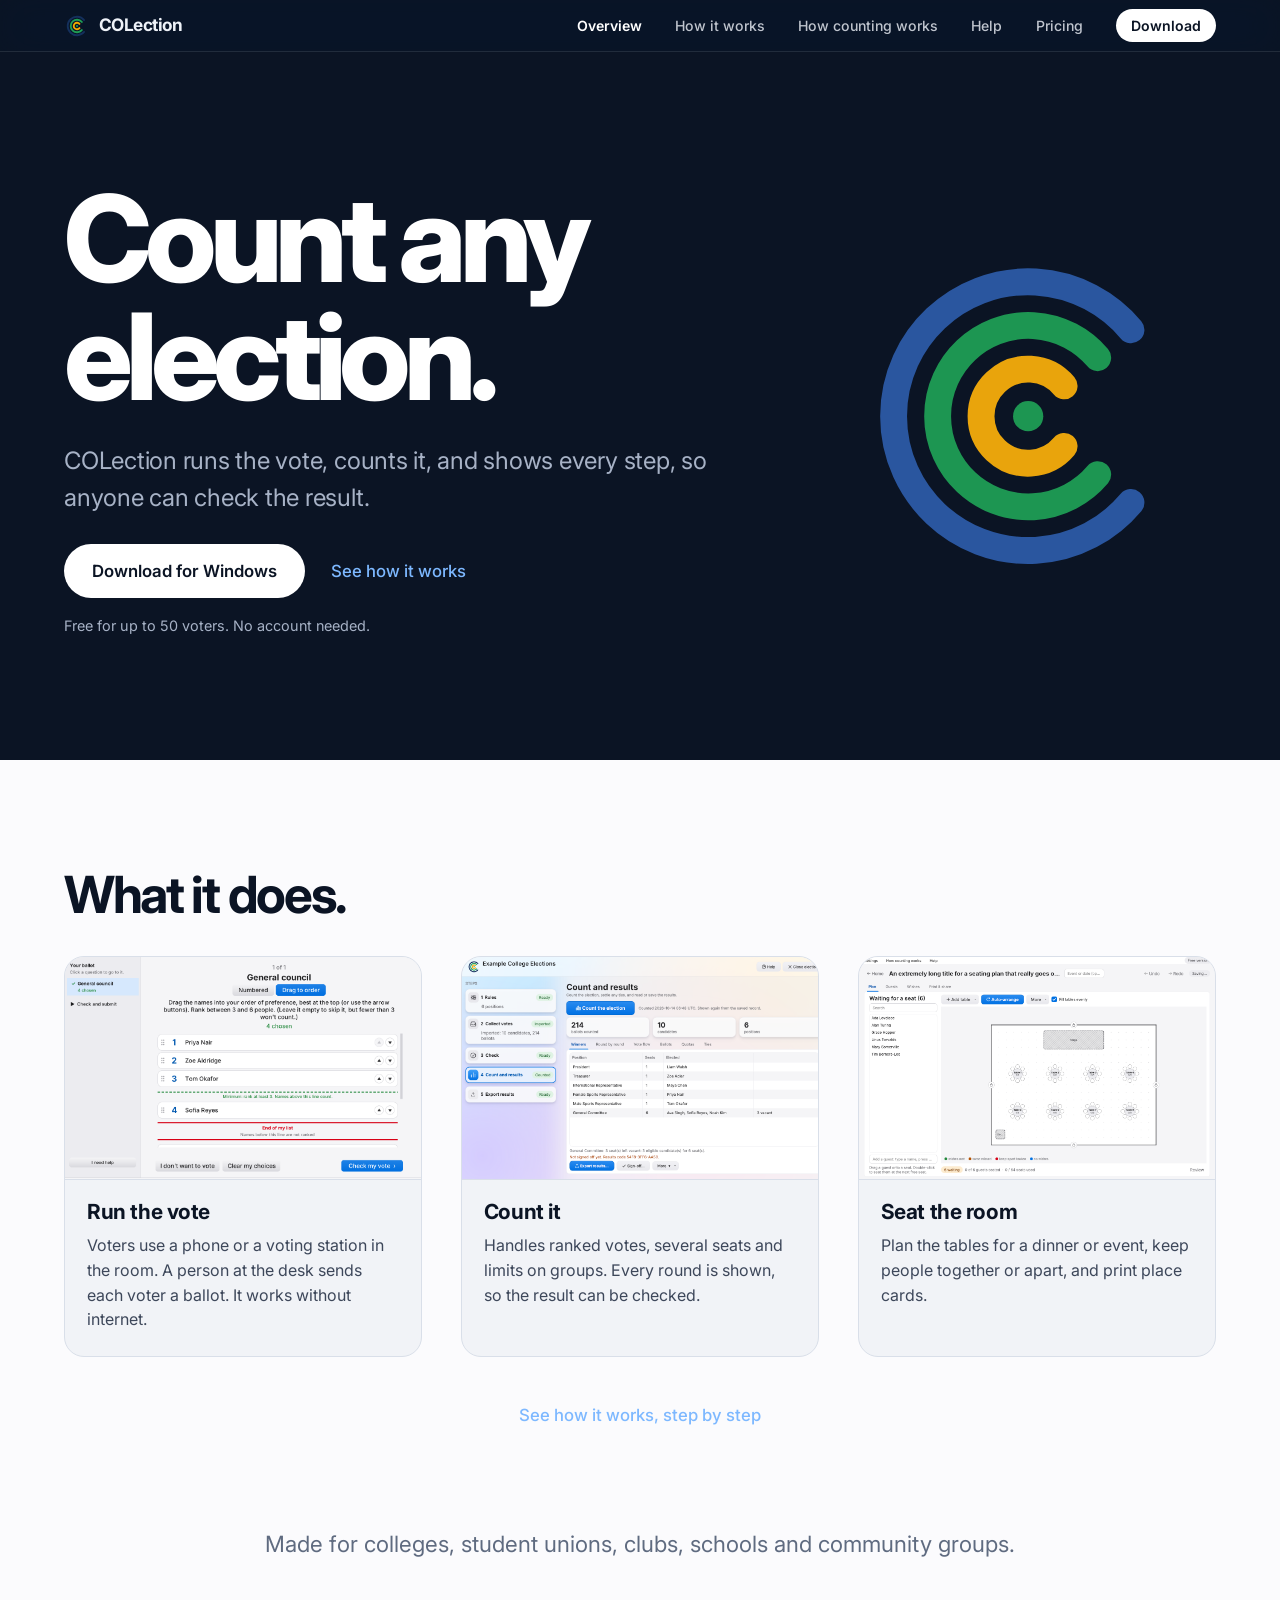
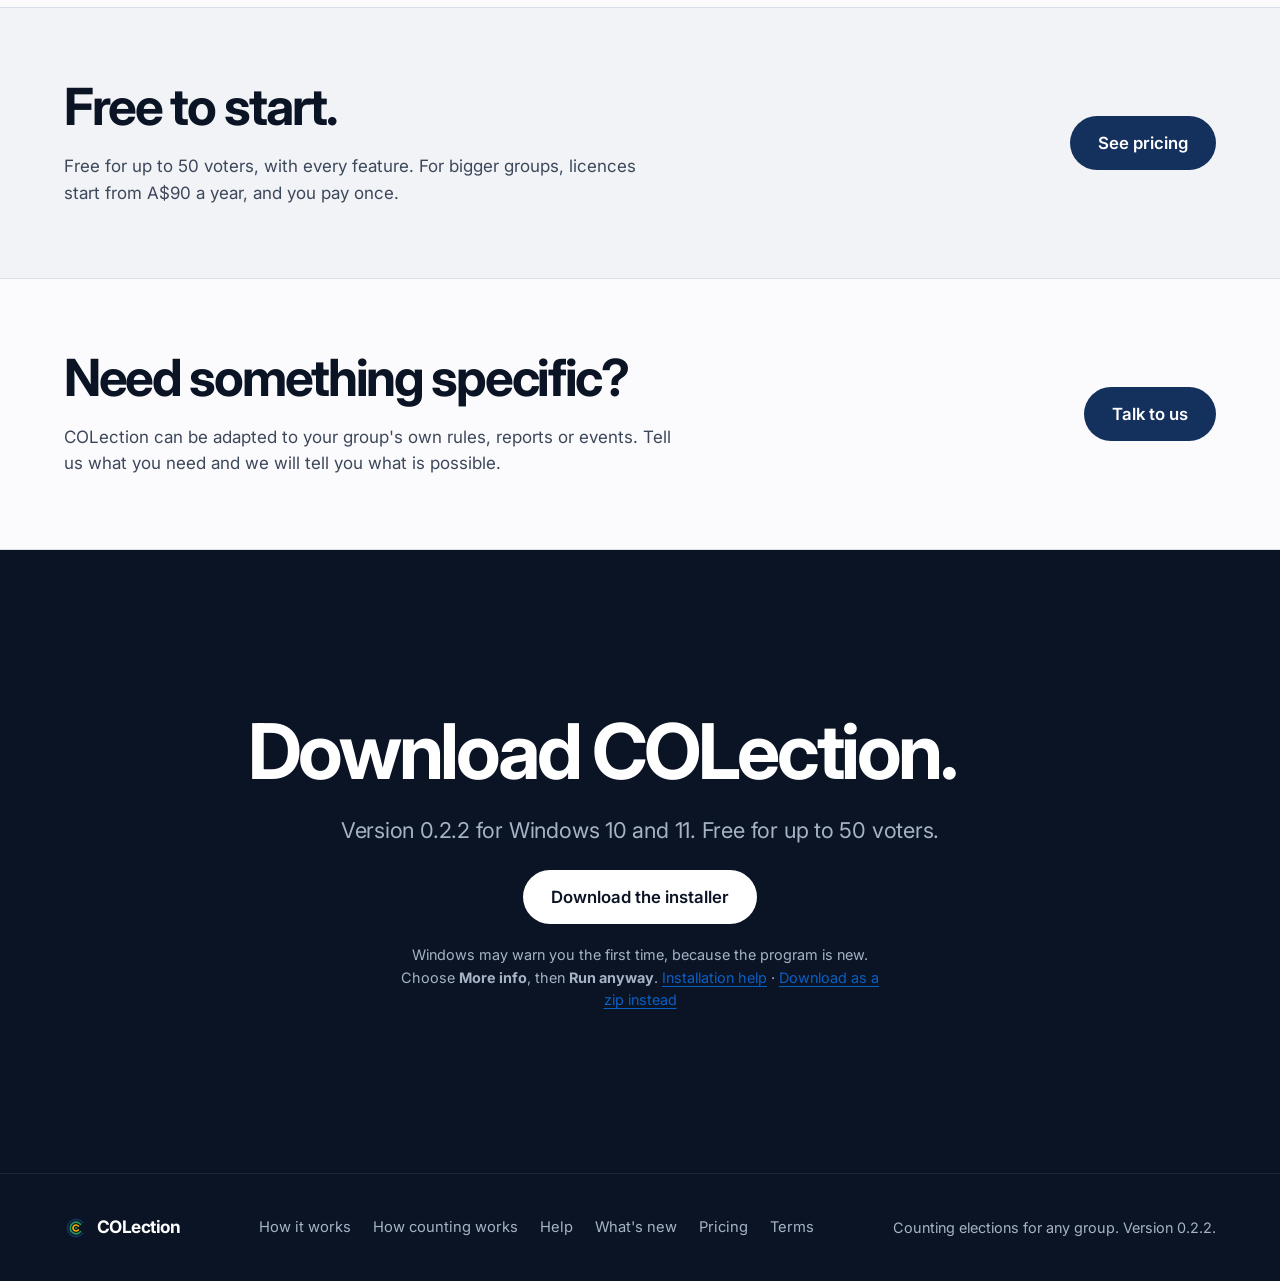
==== commit 55ba79fe: "Add files via upload" ====
--- a/index.html
+++ b/index.html
@@ -23,157 +23,96 @@
     </a>
     <nav aria-label="Main">
       <a href="index.html" aria-current="page">Overview</a>
+      <a href="how-it-works.html">How it works</a>
       <a href="counting.html">How counting works</a>
       <a href="help.html">Help</a>
-      <a href="changelog.html">What's new</a>
       <a href="pricing.html">Pricing</a>
       <a class="pill" href="index.html#download">Download</a>
     </nav>
   </header>
 
   <main id="main">
-    <section class="hero-track" id="top" data-theme="dark" aria-label="COLection">
-      <div class="hero-stage" id="hero-stage">
-        <div class="hero-copy" id="hero-copy">
+    <section class="home-hero" data-theme="dark" aria-label="COLection">
+      <div class="wrap home-hero-grid">
+        <div class="home-hero-copy">
           <h1>Count any election.</h1>
-          <p class="lead">Every round, every ballot, and a record anyone can check.</p>
+          <p class="lead">COLection runs the vote, counts it, and shows every step, so anyone can check the result.</p>
           <p class="actions">
-            <a class="btn light" href="#download">Download COLection</a>
-            <a class="textlink" href="#steps">See how an election runs</a>
+            <a class="btn light" href="#download">Download for Windows</a>
+            <a class="textlink" href="how-it-works.html">See how it works</a>
           </p>
+          <p class="fine">Free for up to 50 voters. No account needed.</p>
         </div>
-        <svg class="rings" id="rings" viewBox="-6 -6 112 112" aria-hidden="true" focusable="false">
-          <g id="ring-all" fill="none" stroke-width="8" stroke-linecap="round">
-            <path id="ring-a" d="M80.6 24.3 A40 40 0 1 0 80.6 75.7" stroke="#2c5aa6"/>
-            <path id="ring-b" d="M70.7 32.6 A27 27 0 1 0 70.7 67.4" stroke="#1f9d55"/>
-            <path id="ring-c" d="M60.7 41 A14 14 0 1 0 60.7 59" stroke="#f5ac0b"/>
+        <svg class="home-rings" viewBox="-6 -6 112 112" aria-hidden="true" focusable="false">
+          <g fill="none" stroke-width="8" stroke-linecap="round">
+            <path d="M80.6 24.3 A40 40 0 1 0 80.6 75.7" stroke="#2c5aa6"/>
+            <path d="M70.7 32.6 A27 27 0 1 0 70.7 67.4" stroke="#1f9d55"/>
+            <path d="M60.7 41 A14 14 0 1 0 60.7 59" stroke="#f5ac0b"/>
           </g>
-          <circle id="ring-dot" cx="50" cy="50" r="4.5" fill="#1f9d55"/>
+          <circle cx="50" cy="50" r="4.5" fill="#1f9d55"/>
         </svg>
-        <p class="hero-line" id="hero-line" aria-hidden="true">Every round. Every ballot.<br>All in the open.</p>
-        <p class="scroll-cue" id="scroll-cue" aria-hidden="true">Scroll</p>
       </div>
     </section>
 
-    <section class="statement" aria-label="What it does">
-      <p class="words" id="words">COLection counts preferential and multi-seat elections, runs the vote on phones and voting stations, and keeps a record so anyone can check how the result came about. It runs on your own computer, and needs no internet while people vote.</p>
-    </section>
-
-    <section class="steps-track" id="steps" aria-labelledby="steps-title">
-      <div class="steps-stage">
-        <div class="steps-text">
-          <h2 id="steps-title">Five steps. Same order every time.</h2>
-          <p class="sub">Each election lives in its own folder with its own password. Each step tells you when it is ready.</p>
-          <ol class="step-list" id="step-list">
-            <li class="on" data-i="0"><h3>Rules</h3><p>Say who is being elected and how: single roles, committees, groups with limits, tie rules. Start from a template or build your own.</p></li>
-            <li data-i="1"><h3>Collect votes</h3><p>Import answers from Google Forms, or run the vote in person on phones and voting stations.</p></li>
-            <li data-i="2"><h3>Check</h3><p>Before anything is counted, the program checks that the rules and the people standing fit together, and tells you plainly if they do not.</p></li>
-            <li data-i="3"><h3>Count and results</h3><p>Count, settle any ties, then read the winners, the round-by-round tallies and the vote flow.</p></li>
-            <li data-i="4"><h3>Export results</h3><p>Choose what goes in the printed report, watch the PDF update as you tick things, then save it, print it or sign it off.</p></li>
-          </ol>
+    <section class="what" id="what" aria-labelledby="what-title">
+      <div class="wrap">
+        <h2 id="what-title">What it does.</h2>
+        <div class="what-grid">
+          <article class="what-card reveal">
+            <img src="images/app-ballot.png" width="1180" height="760" alt="A voting station showing four names ranked in order.">
+            <h3>Run the vote</h3>
+            <p>Voters use a phone or a voting station in the room. A person at the desk sends each voter a ballot. It works without internet.</p>
+          </article>
+          <article class="what-card reveal">
+            <img src="images/app-count.png" width="1280" height="774" alt="The results screen, with the winners listed.">
+            <h3>Count it</h3>
+            <p>Handles ranked votes, several seats and limits on groups. Every round is shown, so the result can be checked.</p>
+          </article>
+          <article class="what-card reveal">
+            <img src="images/app-seating.png" width="1280" height="800" alt="A floor plan of a dinner with round tables and guests.">
+            <h3>Seat the room</h3>
+            <p>Plan the tables for a dinner or event, keep people together or apart, and print place cards.</p>
+          </article>
         </div>
-        <div class="steps-shots" id="step-shots">
-          <figure class="frame on"><div class="win"><div class="win-bar" aria-hidden="true"><i></i><i></i><i></i></div><img src="images/app-rules.png" width="1280" height="774" alt="The Rules step: a table listing six positions, how each is counted, and who can stand and vote."></div></figure>
-          <figure class="frame"><div class="win"><div class="win-bar" aria-hidden="true"><i></i><i></i><i></i></div><img src="images/app-ballot.png" width="1180" height="760" alt="The voting station ballot in drag to order mode with four names ranked." loading="lazy"></div></figure>
-          <figure class="frame"><div class="win"><div class="win-bar" aria-hidden="true"><i></i><i></i><i></i></div><img src="images/app-check.png" width="1280" height="774" alt="The Check step: what was found, and a note that some seats will stay vacant." loading="lazy"></div></figure>
-          <figure class="frame"><div class="win"><div class="win-bar" aria-hidden="true"><i></i><i></i><i></i></div><img src="images/app-count.png" width="1280" height="774" alt="The Count and results step: cards showing 214 ballots counted, 10 candidates and 6 positions above the list of winners." loading="lazy"></div></figure>
-          <figure class="frame"><div class="win"><div class="win-bar" aria-hidden="true"><i></i><i></i><i></i></div><img src="images/app-export.png" width="1280" height="774" alt="The Export results step: tick boxes for what goes in the report, and a page-by-page PDF preview with zoom buttons." loading="lazy"></div></figure>
-        </div>
+        <p class="actions centre"><a class="textlink" href="how-it-works.html">See how it works, step by step</a></p>
       </div>
     </section>
 
-    <section class="voting" id="voting" aria-labelledby="voting-title">
+    <section class="who" aria-label="Who it is for">
       <div class="wrap">
-        <h2 id="voting-title">Vote in the room. On phones, or at a station.</h2>
-        <p class="sub">One computer is the host. Voters join from a QR code on their phone, or sit at a voting station that goes full screen and locks until a password is entered. A person at the desk checks who is who and sends each voter to a free station. For a big group with no voter list, the desk can register people as they arrive instead.</p>
+        <p class="who-line">Made for colleges, student unions, clubs, schools and community groups.</p>
       </div>
-      <div class="wrap voting-shots">
-        <figure class="parallax phone" data-speed="-40">
-          <img src="images/app-phone.png" width="600" height="1010" alt="The phone ballot in drag to order mode, with three names ranked, a dashed minimum line, a red end of my list line and a dashed maximum line." loading="lazy">
-          <figcaption>On a phone</figcaption>
-        </figure>
-        <figure class="parallax station" data-speed="30">
-          <div class="win"><div class="win-bar" aria-hidden="true"><i></i><i></i><i></i></div><img src="images/app-ballot.png" width="1180" height="760" alt="The voting station ballot in drag to order mode with four names ranked and the same lines." loading="lazy"></div>
-          <figcaption>On a voting station</figcaption>
-        </figure>
-      </div>
-      <dl class="wrap facts">
-        <div class="reveal"><dt>Two ways to rank</dt><dd>Voters can number their choices, or drag names into order. Lines show the fewest and most preferences that count, and a red line marks where their list ends.</dd></div>
-        <div class="reveal"><dt>Names stay off ballots</dt><dd>A ballot carries no name and no time, and new ballots are placed at a random position, so nobody can work out whose is whose.</dd></div>
-        <div class="reveal"><dt>Help without a queue</dt><dd>A voter can tap I need help, and the desk sees which station asked.</dd></div>
-        <div class="reveal"><dt>If the host fails</dt><dd>Stations keep finished ballots, and a second computer can take over from a backup folder so no vote is lost.</dd></div>
-        <div class="reveal"><dt>Thousands of members</dt><dd>No voter list? Switch on desk registration: the desk checks ID, enters the voter, and sends them to a station, where they type their number again before voting. Only people who vote are kept.</dd></div>
-      </dl>
     </section>
 
-    <section class="results" id="results" aria-labelledby="results-title">
-      <div class="wrap">
-        <h2 id="results-title">Results that can be checked, not just trusted.</h2>
-        <p class="sub">Choose what goes in the report and watch the PDF update as you tick things. Zoom in and out, make the text bigger or smaller, then save it or print it.</p>
-        <p class="actions"><a class="btn" href="counting.html">See how counting works</a></p>
+    <section class="band" id="price-band" aria-labelledby="price-title">
+      <div class="wrap band-grid">
+        <div>
+          <h2 id="price-title">Free to start.</h2>
+          <p>Free for up to 50 voters, with every feature. For bigger groups, licences start from A$90 a year, and you pay once.</p>
+        </div>
+        <p class="actions"><a class="btn" href="pricing.html">See pricing</a></p>
       </div>
-      <figure class="grow" id="grow"><div class="win"><div class="win-bar" aria-hidden="true"><i></i><i></i><i></i></div><img src="images/app-export.png" width="1280" height="774" alt="The Export results step: tick boxes for what goes in the report on the left, and a page-by-page preview of the PDF on the right with zoom buttons above it." loading="lazy"></div></figure>
     </section>
 
-    <section class="results" id="seating" aria-labelledby="seating-title">
-      <div class="wrap">
-        <h2 id="seating-title">Seating plans, too.</h2>
-        <p class="sub">Draw your room, add tables, and let COLection seat everyone. Tell it who must sit together and who should be kept apart, and it finds an arrangement that keeps as many wishes as it can. Then print the floor plan, table lists, place cards and a find-your-seat sheet.</p>
-      </div>
-      <figure class="grow"><div class="win"><div class="win-bar" aria-hidden="true"><i></i><i></i><i></i></div><img src="images/app-seating.png" width="1280" height="800" alt="A floor plan of a dinner room with round tables. Guests are coloured dots, and lines show who wanted to sit together." loading="lazy"></div></figure>
-      <dl class="wrap facts">
-        <div class="reveal"><dt>Wishes you can see</dt><dd>Green guests got their wishes. Orange ones missed some, and lines show exactly who they wanted beside them.</dd></div>
-        <div class="reveal"><dt>Suggest a swap</dt><dd>Ask for the swaps that would help the most, and apply them one at a time.</dd></div>
-        <div class="reveal"><dt>Late changes</dt><dd>Someone cancels or brings a plus-one? Update the plan without starting again, and compare against an earlier snapshot.</dd></div>
-        <div class="reveal"><dt>Ready to print</dt><dd>Floor plan, table lists with meal choices, an A to Z list of every guest with their table, place cards in several styles and lookup sheets, with your own logo and paper size.</dd></div>
-      </dl>
-    </section>
-
-    <section class="templates" id="templates" aria-labelledby="templates-title">
-      <div class="wrap templates-grid">
-        <div class="reveal">
-          <h2 id="templates-title">Start from a template. Keep your own.</h2>
-          <p>The library has ready-made setups for university unions, residential colleges, schools, clubs, community groups, awards nights and yes or no motions. Type a few words to find one, such as "uni", "school" or "club".</p>
-          <p>Built an election you will run again next year? Save its rules as your own template, and send the file to another group so they can use it too. Only the rules are saved, never candidates, voters or votes.</p>
-          <p class="fine">Templates are starting points. Check them against your own constitution before you rely on them.</p>
+    <section class="band alt" id="custom" aria-labelledby="custom-title">
+      <div class="wrap band-grid">
+        <div>
+          <h2 id="custom-title">Need something specific?</h2>
+          <p>COLection can be adapted to your group's own rules, reports or events. Tell us what you need and we will tell you what is possible.</p>
         </div>
-        <figure class="shot reveal">
-          <img src="images/app-templates.png" width="790" height="760" alt="The New election window with a search box, a list of school templates and a description of the selected one." loading="lazy">
-          <figcaption>Searching the template library</figcaption>
-        </figure>
+        <p class="actions"><a class="btn" href="#" id="custom-link">Talk to us</a></p>
       </div>
     </section>
 
     <section class="download" id="download" data-theme="dark" aria-labelledby="download-title">
-      <div class="wrap download-grid">
-        <div class="reveal">
-          <h2 id="download-title">Download COLection.</h2>
-          <p class="sub">Version 0.2.1, for Windows 10 and 11. Download the installer, run it, and COLection appears in your Start menu. Free for up to 50 voters, with every feature.</p>
-          <p class="actions">
-            <!-- Download links point at the GitHub release v0.2.1. For a new version, upload to a new release (tag v0.2.1, v0.2.2 and so on) and change the version in these links. -->
-            <a class="btn light" href="https://github.com/angusdillon1/COLection/releases/download/v0.2.1/COLection-Setup-0.2.1.exe">Download the installer</a>
-            <a class="textlink" href="help.html">Need a hand? Read the help</a>
-          </p>
-          <p class="fine">The first time, Windows may say "Windows protected your PC", because new software is not yet widely recognised. Choose <strong>More info</strong>, then <strong>Run anyway</strong>. Prefer no installer? <a href="https://github.com/angusdillon1/COLection/releases/download/v0.2.1/COLection-0.2.1.zip">Download the zip</a>, unzip it anywhere and open <code>COLection.exe</code>.</p>
-        </div>
-        <ol class="install reveal">
-          <li>
-            <strong>Download the installer</strong>
-            <span>It is one file, <code>COLection-Setup-0.2.1.exe</code>. Nothing else needs installing first.</span>
-          </li>
-          <li>
-            <strong>Run it</strong>
-            <span>Double-click it and follow the steps. It installs for you only, so no administrator password is needed.</span>
-          </li>
-          <li>
-            <strong>Open COLection</strong>
-            <span>Find it in the Start menu. The free version works straight away, with no account.</span>
-          </li>
-          <li>
-            <strong>Add a licence, if you have one</strong>
-            <span>Go to Settings &gt; Licence and paste the line you were sent.</span>
-          </li>
-        </ol>
+      <div class="wrap download-simple">
+        <h2 id="download-title">Download COLection.</h2>
+        <p class="sub">Version 0.2.2 for Windows 10 and 11. Free for up to 50 voters.</p>
+        <p class="actions">
+          <!-- Download links point at the GitHub release v0.2.2. For a new version, upload to a new release (tag v0.2.3 and so on) and change the version in these links. -->
+          <a class="btn light" href="https://github.com/angusdillon1/COLection/releases/download/v0.2.2/COLection-Setup-0.2.2.exe">Download the installer</a>
+        </p>
+        <p class="fine">Windows may warn you the first time, because the program is new. Choose <strong>More info</strong>, then <strong>Run anyway</strong>. <a href="help.html#install">Installation help</a> &middot; <a href="https://github.com/angusdillon1/COLection/releases/download/v0.2.2/COLection-0.2.2.zip">Download as a zip instead</a></p>
       </div>
     </section>
   </main>
@@ -185,15 +124,18 @@
         <span>COLection</span>
       </a>
       <nav class="foot-nav" aria-label="Footer">
+        <a href="how-it-works.html">How it works</a>
         <a href="counting.html">How counting works</a>
         <a href="help.html">Help</a>
         <a href="changelog.html">What's new</a>
         <a href="pricing.html">Pricing</a>
         <a href="terms.html">Terms</a>
       </nav>
-      <p>Counting elections for any group. Version 0.2.1.</p>
+      <p>Counting elections for any group. Version 0.2.2.</p>
     </div>
   </footer>
+  <script src="js/site-config.js"></script>
   <script src="js/site.js"></script>
+  <script>(function(){var c=window.COL_SITE||{},a=document.getElementById("custom-link");if(a)a.href="mailto:"+(c.CONTACT_EMAIL||"")+"?subject="+encodeURIComponent("COLection: something specific");})();</script>
 </body>
 </html>
--- a/css/style.css
+++ b/css/style.css
@@ -368,7 +368,7 @@
 .calc input:not([type="radio"]):not([type="checkbox"]):not([type="range"]) {
   width: 100%; font: inherit; color: var(--ink); background: var(--paper); border: 1px solid var(--rule); border-radius: 12px; padding: 12px 14px; }
 .calc input[aria-invalid="true"] { border-color: #c0392b; }
-.voters-row { display: grid; grid-template-columns: 7.5em 1fr; gap: 16px; align-items: center; }
+.calc select { width: 100%; font: inherit; padding: 12px 14px; border: 1px solid var(--rule); border-radius: 12px; background: var(--paper); color: var(--ink, inherit); }
 .calc input[type="range"] { width: 100%; accent-color: var(--navy); }
 .terms { display: grid; grid-template-columns: repeat(4, minmax(0, 1fr)); gap: 10px; }
 .terms legend { grid-column: 1 / -1; float: left; width: 100%; }
@@ -445,3 +445,56 @@
 .tut-body .tut-meta { margin: 12px 0 0; font-size: .85rem; color: var(--mute); }
 @media (max-width: 960px) { .tutorials { grid-template-columns: repeat(2, minmax(0, 1fr)); } }
 @media (max-width: 600px) { .tutorials { grid-template-columns: 1fr; } }
+
+/* ---- The short home page, and the How it works page ---- */
+.home-hero { background: var(--night); color: var(--on-dark); padding: clamp(110px, 20vh, 200px) 0 clamp(70px, 12vh, 130px); }
+.home-hero-grid { display: grid; grid-template-columns: minmax(0, 1.3fr) minmax(0, .7fr); gap: clamp(30px, 6vw, 90px); align-items: center; }
+.home-hero h1 { color: #fff; max-width: 9em; }
+.home-hero .lead { font-size: clamp(1.15rem, 2vw, 1.5rem); color: var(--on-dark-mute); margin: 1.1em 0 0; max-width: 30em; letter-spacing: -.01em; }
+.home-hero .actions { margin-top: 1.6em; }
+.home-hero .fine { color: var(--on-dark-mute); margin-top: 1.2em; }
+.home-rings { width: min(100%, 380px); justify-self: center; opacity: .95; }
+.actions.centre { justify-content: center; }
+.what { padding: clamp(70px, 12vh, 130px) 0 clamp(30px, 6vh, 60px); }
+.what h2, .band h2 { font-size: clamp(2rem, 4.4vw, 3.2rem); margin-bottom: .7em; }
+.what-grid { display: grid; grid-template-columns: repeat(3, minmax(0, 1fr)); gap: clamp(20px, 3vw, 40px); }
+.what-card { background: var(--fog); border: 1px solid var(--rule); border-radius: 20px; overflow: hidden; }
+.what-card img { width: 100%; aspect-ratio: 16 / 10; object-fit: cover; object-position: top left; display: block; border-bottom: 1px solid var(--rule); }
+.what-card h3 { font-size: 1.3rem; margin: 20px 22px 8px; }
+.what-card p { margin: 0 22px 24px; font-size: 1rem; }
+.what .actions { margin-top: clamp(28px, 5vh, 48px); }
+.who { padding: clamp(24px, 5vh, 56px) 0; }
+.who-line { margin: 0 auto; text-align: center; font-size: clamp(1.1rem, 2vw, 1.4rem); color: var(--mute); max-width: 40em; }
+.band { background: var(--fog); border-top: 1px solid var(--rule); border-bottom: 1px solid var(--rule); padding: clamp(40px, 8vh, 80px) 0; }
+.band.alt { background: var(--paper); border-top: 0; }
+.band-grid { display: grid; grid-template-columns: minmax(0, 1fr) auto; gap: clamp(20px, 4vw, 60px); align-items: center; }
+.band-grid h2 { margin-bottom: .4em; }
+.band-grid p { margin: 0; max-width: 36em; }
+.band-grid .actions { margin: 0; }
+.download-simple { text-align: center; }
+.download-simple .sub { margin-inline: auto; }
+.download-simple .actions { justify-content: center; margin-top: 1.4em; }
+.download-simple .fine { max-width: 34em; margin: 1.4em auto 0; }
+.walk { padding: clamp(60px, 10vh, 110px) 0; }
+.walk.alt { background: var(--fog); }
+.walk h2 { font-size: clamp(2rem, 4.4vw, 3.2rem); margin-bottom: .5em; }
+.walk > .wrap > .sub { margin-bottom: 1.4em; }
+.walk-step { display: grid; grid-template-columns: minmax(0, .8fr) minmax(0, 1.2fr); gap: clamp(24px, 5vw, 70px); align-items: center; margin-top: clamp(36px, 7vh, 70px); }
+.walk-step.flip .walk-text { order: 2; }
+.walk-n { margin: 0 0 .4em; font-weight: 800; font-size: 1rem; color: var(--green-text); letter-spacing: .02em; }
+.walk-n:empty { display: none; }
+.walk-text h3 { font-size: clamp(1.4rem, 2.6vw, 2rem); margin-bottom: .5em; letter-spacing: -.02em; }
+.walk-shot { margin: 0; }
+.walk-shot .win img { aspect-ratio: auto; height: auto; }
+.plainlist { list-style: none; padding: 0; margin: clamp(30px, 5vh, 50px) 0 0; display: grid; gap: 14px; max-width: 46em; }
+.plainlist li { padding-left: 1.2em; position: relative; }
+.plainlist li::before { content: ""; position: absolute; left: 0; top: .6em; width: 7px; height: 7px; border-radius: 50%; background: var(--green); }
+@media (max-width: 900px) {
+  .home-hero-grid, .walk-step, .band-grid { grid-template-columns: 1fr; }
+  .walk-step.flip .walk-text { order: 0; }
+  .what-grid { grid-template-columns: 1fr; }
+  .home-rings { width: 160px; justify-self: start; }
+  .band-grid .actions { justify-self: start; }
+}
+.download-simple .actions { display: flex; justify-content: center; margin-inline: auto; }
+.actions.centre { display: flex; justify-content: center; margin-inline: auto; }
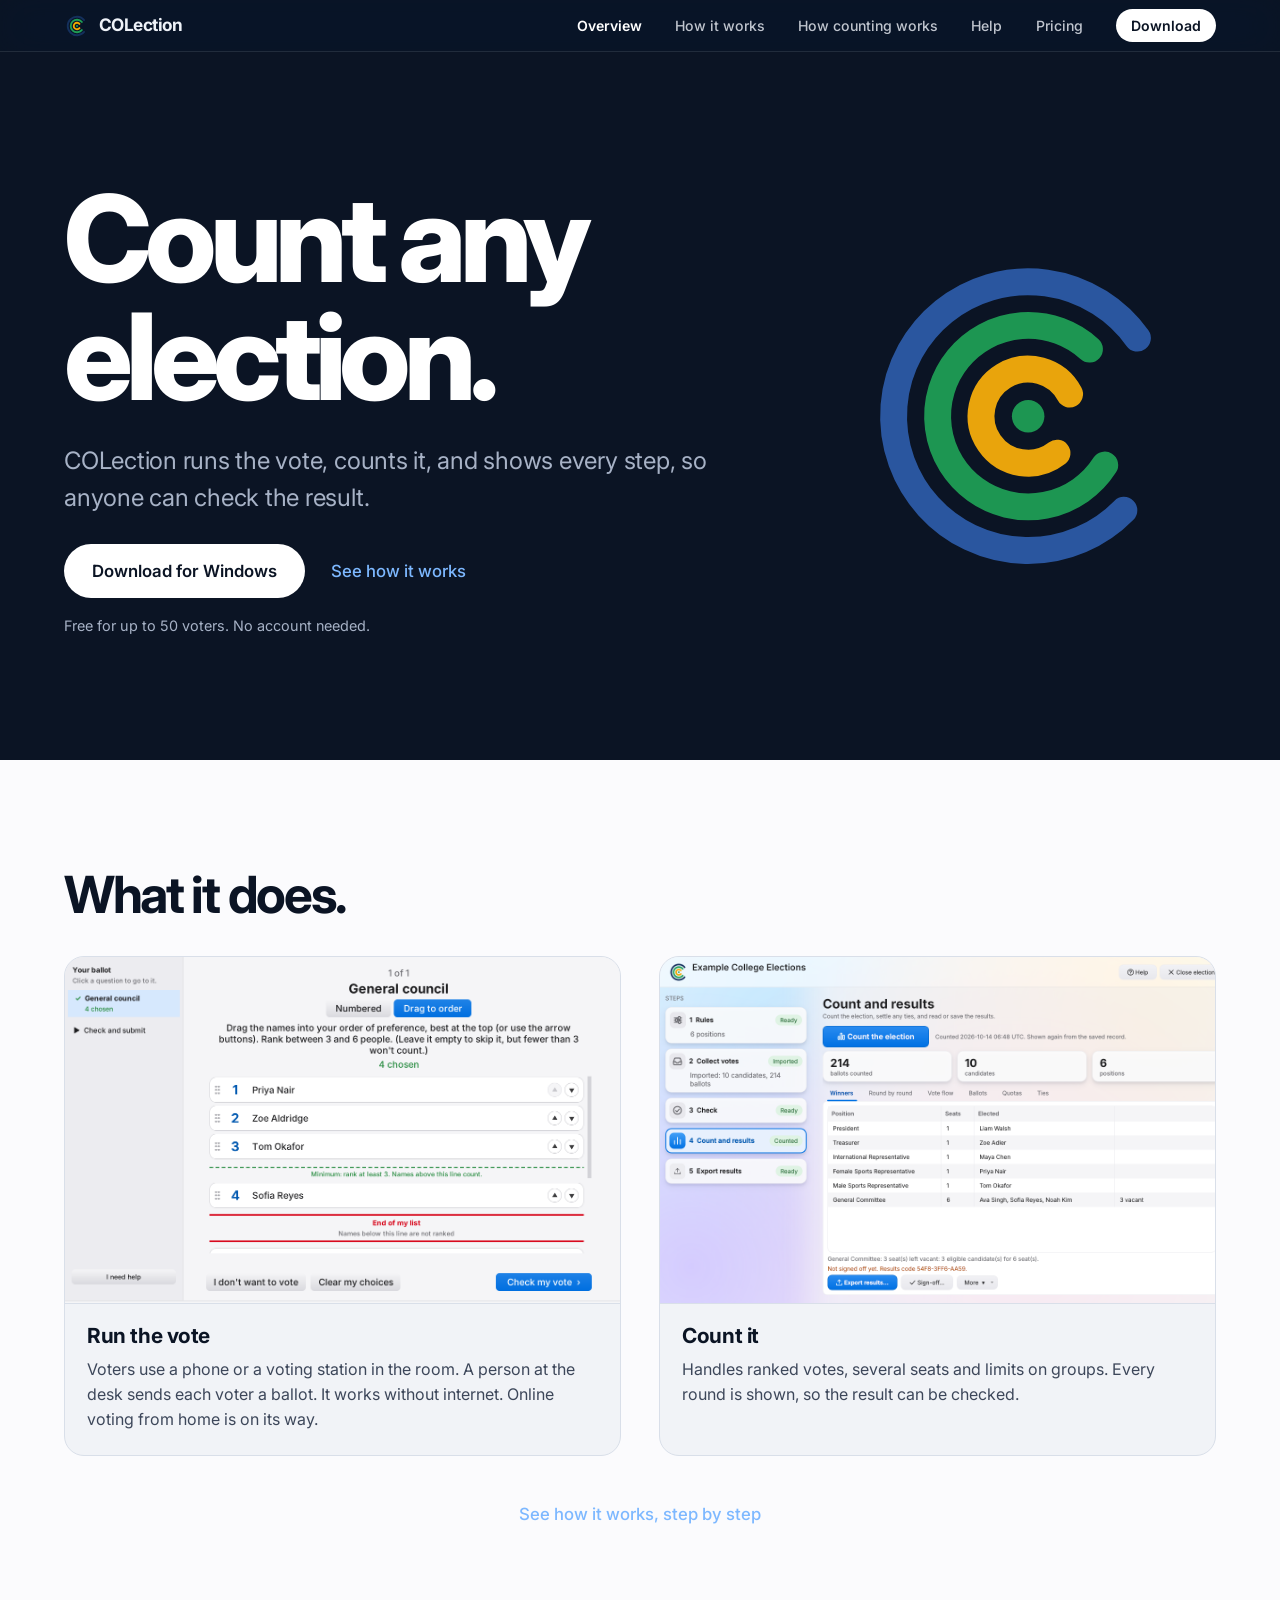
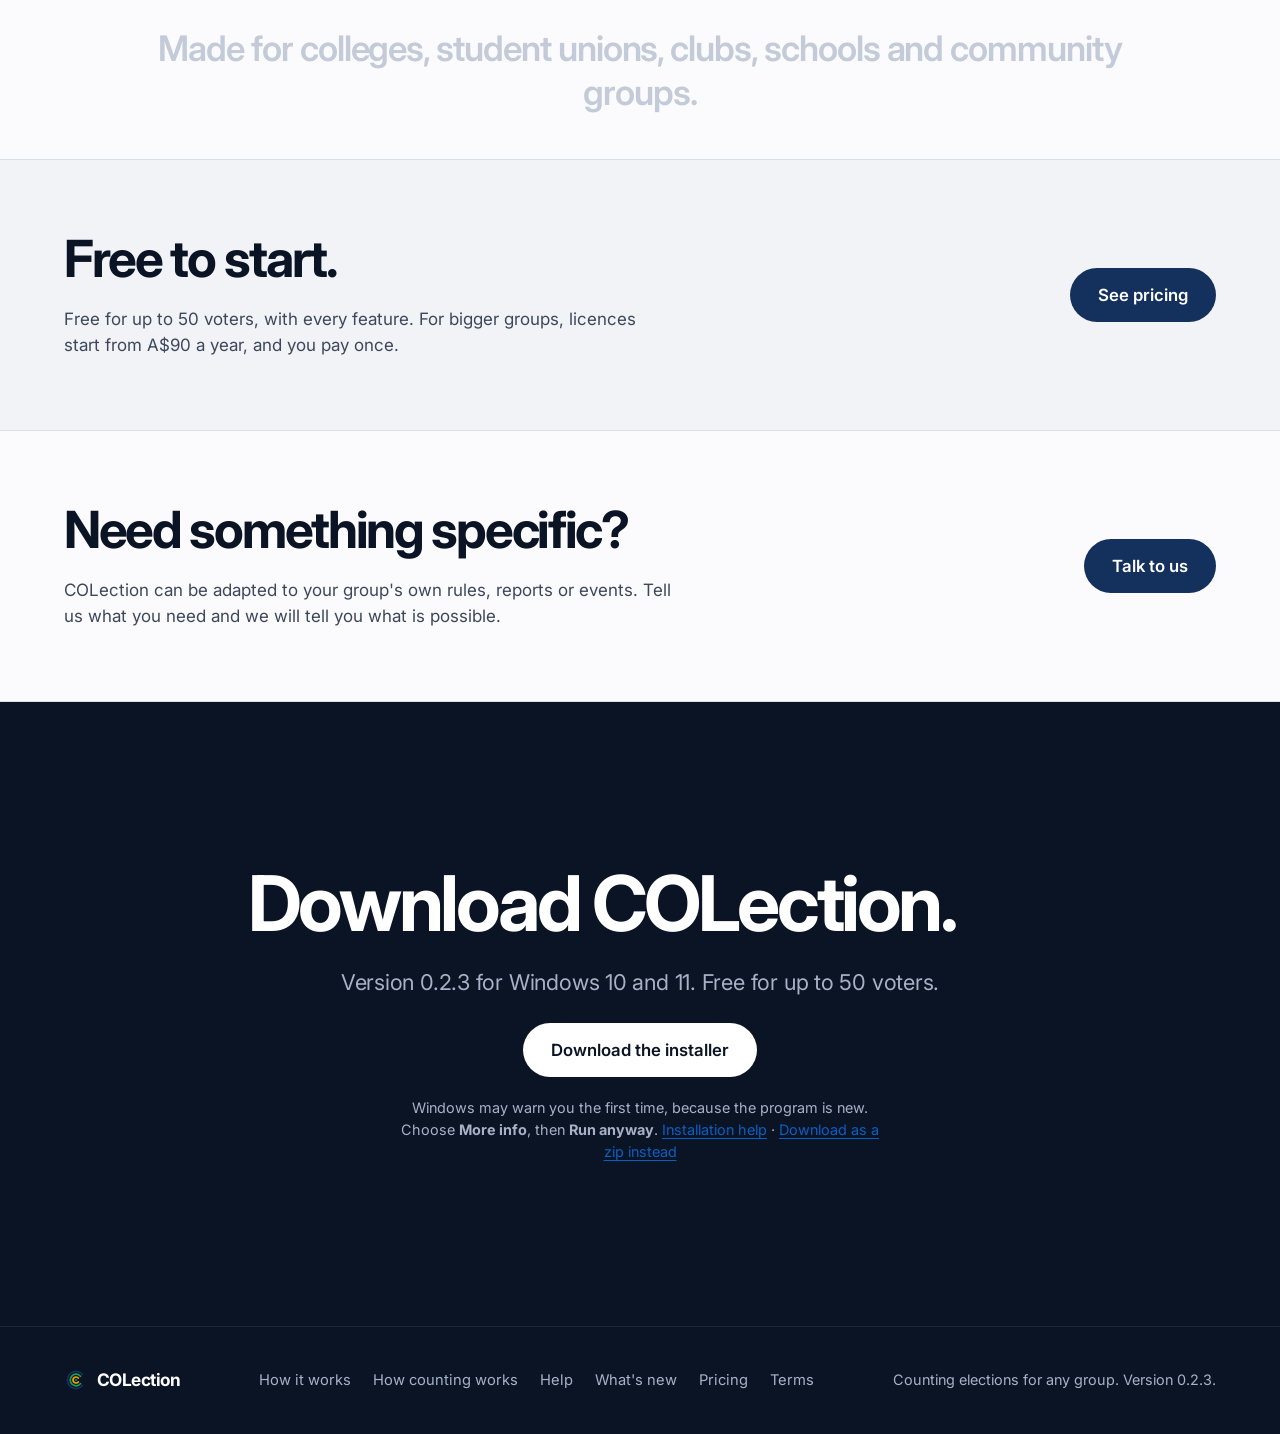
==== commit d0d921cc: "Add files via upload" ====
--- a/index.html
+++ b/index.html
@@ -43,35 +43,30 @@
           </p>
           <p class="fine">Free for up to 50 voters. No account needed.</p>
         </div>
-        <svg class="home-rings" viewBox="-6 -6 112 112" aria-hidden="true" focusable="false">
+        <svg class="home-rings" id="home-rings" viewBox="-6 -6 112 112" aria-hidden="true" focusable="false">
           <g fill="none" stroke-width="8" stroke-linecap="round">
-            <path d="M80.6 24.3 A40 40 0 1 0 80.6 75.7" stroke="#2c5aa6"/>
-            <path d="M70.7 32.6 A27 27 0 1 0 70.7 67.4" stroke="#1f9d55"/>
-            <path d="M60.7 41 A14 14 0 1 0 60.7 59" stroke="#f5ac0b"/>
+            <path id="hr-a" d="M80.6 24.3 A40 40 0 1 0 80.6 75.7" stroke="#2c5aa6"/>
+            <path id="hr-b" d="M70.7 32.6 A27 27 0 1 0 70.7 67.4" stroke="#1f9d55"/>
+            <path id="hr-c" d="M60.7 41 A14 14 0 1 0 60.7 59" stroke="#f5ac0b"/>
           </g>
-          <circle cx="50" cy="50" r="4.5" fill="#1f9d55"/>
+          <circle id="hr-dot" cx="50" cy="50" r="4.5" fill="#1f9d55"/>
         </svg>
       </div>
     </section>
 
     <section class="what" id="what" aria-labelledby="what-title">
       <div class="wrap">
-        <h2 id="what-title">What it does.</h2>
+        <h2 id="what-title" class="reveal">What it does.</h2>
         <div class="what-grid">
           <article class="what-card reveal">
             <img src="images/app-ballot.png" width="1180" height="760" alt="A voting station showing four names ranked in order.">
             <h3>Run the vote</h3>
-            <p>Voters use a phone or a voting station in the room. A person at the desk sends each voter a ballot. It works without internet.</p>
+            <p>Voters use a phone or a voting station in the room. A person at the desk sends each voter a ballot. It works without internet. Online voting from home is on its way.</p>
           </article>
           <article class="what-card reveal">
             <img src="images/app-count.png" width="1280" height="774" alt="The results screen, with the winners listed.">
             <h3>Count it</h3>
             <p>Handles ranked votes, several seats and limits on groups. Every round is shown, so the result can be checked.</p>
-          </article>
-          <article class="what-card reveal">
-            <img src="images/app-seating.png" width="1280" height="800" alt="A floor plan of a dinner with round tables and guests.">
-            <h3>Seat the room</h3>
-            <p>Plan the tables for a dinner or event, keep people together or apart, and print place cards.</p>
           </article>
         </div>
         <p class="actions centre"><a class="textlink" href="how-it-works.html">See how it works, step by step</a></p>
@@ -80,12 +75,12 @@
 
     <section class="who" aria-label="Who it is for">
       <div class="wrap">
-        <p class="who-line">Made for colleges, student unions, clubs, schools and community groups.</p>
+        <p class="who-line words" id="words">Made for colleges, student unions, clubs, schools and community groups.</p>
       </div>
     </section>
 
     <section class="band" id="price-band" aria-labelledby="price-title">
-      <div class="wrap band-grid">
+      <div class="wrap band-grid reveal">
         <div>
           <h2 id="price-title">Free to start.</h2>
           <p>Free for up to 50 voters, with every feature. For bigger groups, licences start from A$90 a year, and you pay once.</p>
@@ -95,7 +90,7 @@
     </section>
 
     <section class="band alt" id="custom" aria-labelledby="custom-title">
-      <div class="wrap band-grid">
+      <div class="wrap band-grid reveal">
         <div>
           <h2 id="custom-title">Need something specific?</h2>
           <p>COLection can be adapted to your group's own rules, reports or events. Tell us what you need and we will tell you what is possible.</p>
@@ -105,14 +100,14 @@
     </section>
 
     <section class="download" id="download" data-theme="dark" aria-labelledby="download-title">
-      <div class="wrap download-simple">
+      <div class="wrap download-simple reveal">
         <h2 id="download-title">Download COLection.</h2>
-        <p class="sub">Version 0.2.2 for Windows 10 and 11. Free for up to 50 voters.</p>
+        <p class="sub">Version 0.2.3 for Windows 10 and 11. Free for up to 50 voters.</p>
         <p class="actions">
-          <!-- Download links point at the GitHub release v0.2.2. For a new version, upload to a new release (tag v0.2.3 and so on) and change the version in these links. -->
-          <a class="btn light" href="https://github.com/angusdillon1/COLection/releases/download/v0.2.2/COLection-Setup-0.2.2.exe">Download the installer</a>
+          <!-- Download links point at the GitHub release v0.2.3. For a new version, upload to a new release (tag v0.2.3 and so on) and change the version in these links. -->
+          <a class="btn light" href="https://github.com/angusdillon1/COLection/releases/download/v0.2.3/COLection-Setup-0.2.3.exe">Download the installer</a>
         </p>
-        <p class="fine">Windows may warn you the first time, because the program is new. Choose <strong>More info</strong>, then <strong>Run anyway</strong>. <a href="help.html#install">Installation help</a> &middot; <a href="https://github.com/angusdillon1/COLection/releases/download/v0.2.2/COLection-0.2.2.zip">Download as a zip instead</a></p>
+        <p class="fine">Windows may warn you the first time, because the program is new. Choose <strong>More info</strong>, then <strong>Run anyway</strong>. <a href="help.html#install">Installation help</a> &middot; <a href="https://github.com/angusdillon1/COLection/releases/download/v0.2.3/COLection-0.2.3.zip">Download as a zip instead</a></p>
       </div>
     </section>
   </main>
@@ -131,7 +126,7 @@
         <a href="pricing.html">Pricing</a>
         <a href="terms.html">Terms</a>
       </nav>
-      <p>Counting elections for any group. Version 0.2.2.</p>
+      <p>Counting elections for any group. Version 0.2.3.</p>
     </div>
   </footer>
   <script src="js/site-config.js"></script>
--- a/css/style.css
+++ b/css/style.css
@@ -457,7 +457,7 @@
 .actions.centre { justify-content: center; }
 .what { padding: clamp(70px, 12vh, 130px) 0 clamp(30px, 6vh, 60px); }
 .what h2, .band h2 { font-size: clamp(2rem, 4.4vw, 3.2rem); margin-bottom: .7em; }
-.what-grid { display: grid; grid-template-columns: repeat(3, minmax(0, 1fr)); gap: clamp(20px, 3vw, 40px); }
+.what-grid { display: grid; grid-template-columns: repeat(2, minmax(0, 1fr)); gap: clamp(20px, 3vw, 40px); }
 .what-card { background: var(--fog); border: 1px solid var(--rule); border-radius: 20px; overflow: hidden; }
 .what-card img { width: 100%; aspect-ratio: 16 / 10; object-fit: cover; object-position: top left; display: block; border-bottom: 1px solid var(--rule); }
 .what-card h3 { font-size: 1.3rem; margin: 20px 22px 8px; }
@@ -498,3 +498,15 @@
 }
 .download-simple .actions { display: flex; justify-content: center; margin-inline: auto; }
 .actions.centre { display: flex; justify-content: center; margin-inline: auto; }
+
+/* ---- small touches on the short home page ---- */
+.home-hero-copy > * { animation: rise .9s var(--ease) both; }
+.home-hero-copy > :nth-child(2) { animation-delay: .1s; }
+.home-hero-copy > :nth-child(3) { animation-delay: .2s; }
+.home-hero-copy > :nth-child(4) { animation-delay: .3s; }
+@keyframes rise { from { opacity: 0; transform: translateY(22px); } }
+.home-rings { will-change: transform, opacity; }
+.who-line.words { font-size: clamp(1.4rem, 3vw, 2.2rem); line-height: 1.25; letter-spacing: -.03em; font-weight: 600; max-width: 28em; }
+.what-card { transition: transform .5s var(--ease), box-shadow .5s ease; }
+.what-card:hover { transform: translateY(-4px); box-shadow: 0 18px 40px -22px rgba(11, 20, 36, .35); }
+@media (prefers-reduced-motion: reduce) { .home-hero-copy > * { animation: none; } .what-card { transition: none; } .what-card:hover { transform: none; } }
